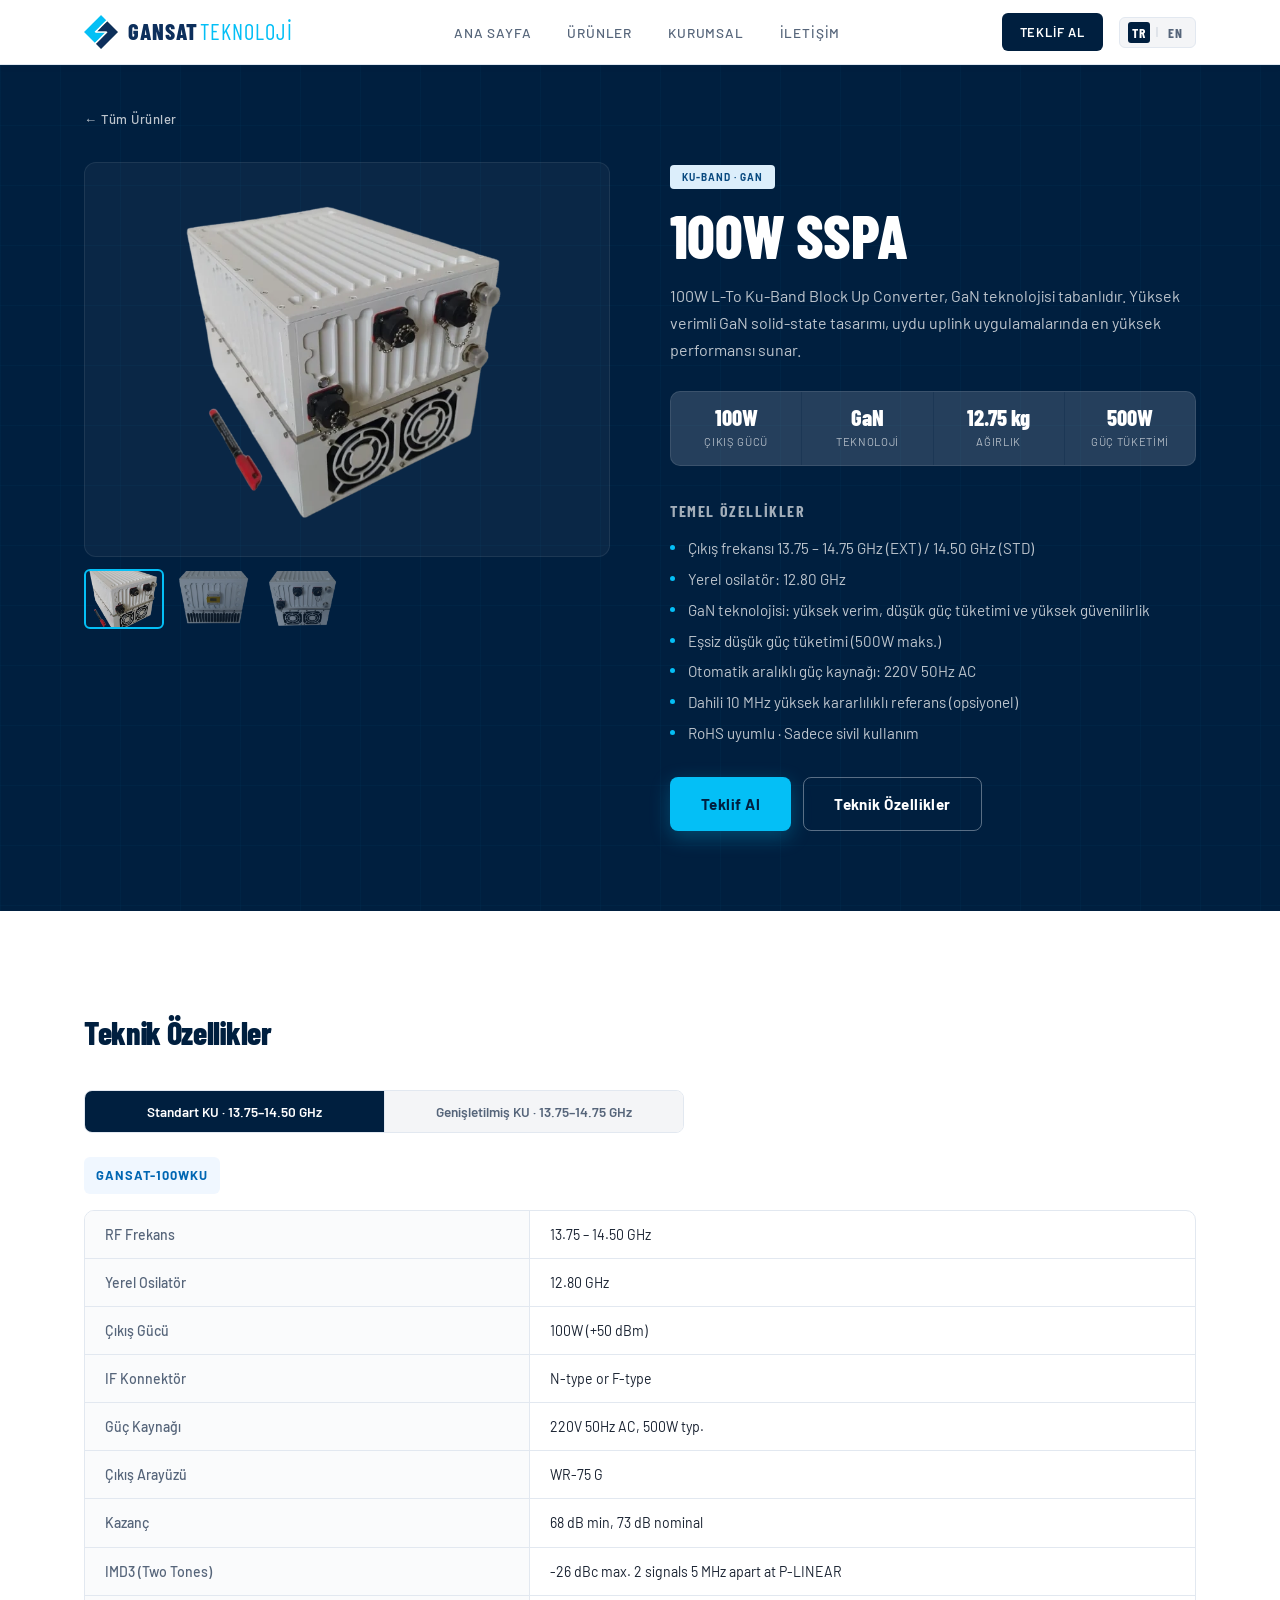
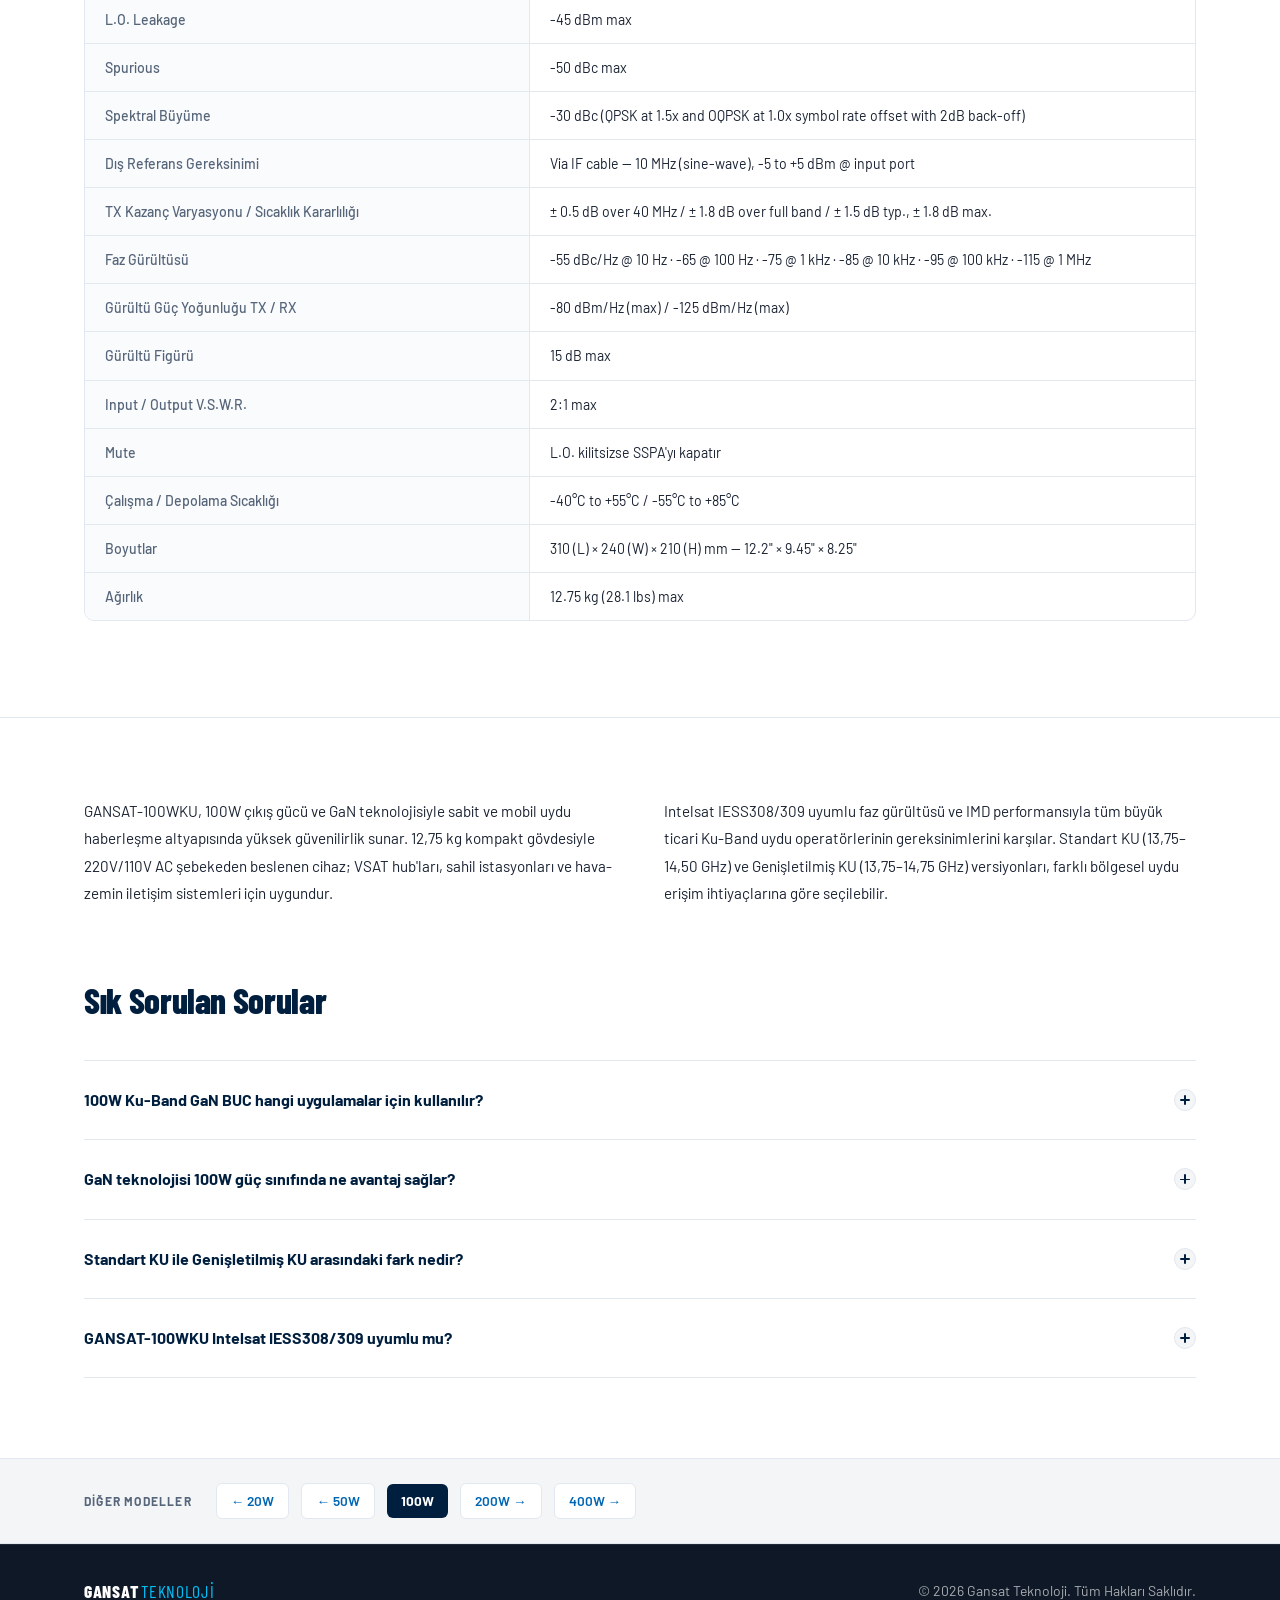
==== 100w-sspa.html @ 1a783fd6 "UI/UX refinement: palette, contrast, CTAs, rhythm and interaction states Colour & contrast - Add des" ====
<!DOCTYPE html>
<html lang="tr">
<head>
    <meta charset="UTF-8">
    <meta name="viewport" content="width=device-width, initial-scale=1.0">
    <title>100W Ku-Band GaN BUC / SSPA | GANSAT-100WKU | Gansat Teknoloji</title>
    <meta name="description" content="GANSAT-100WKU — 100W Ku-Band GaN SSPA / Block Up Converter. 13.75–14.75 GHz, +50 dBm, Intelsat IESS308/309 uyumlu. VSAT ve sabit uydu uplink için yerli solid-state BUC.">
    <link rel="preconnect" href="https://fonts.googleapis.com">
    <link rel="preconnect" href="https://fonts.gstatic.com" crossorigin>
    <link href="https://fonts.googleapis.com/css2?family=Barlow+Condensed:wght@400;600;700;800&family=Barlow:wght@300;400;500;600&display=swap" rel="stylesheet">
    <link rel="stylesheet" href="style.css">
    <link rel="stylesheet" href="product.css">
    <link rel="icon" type="image/png" sizes="32x32" href="favicon-32.png">
    <link rel="apple-touch-icon" href="apple-touch-icon.png">
    <!-- Schema.org Product + FAQPage JSON-LD -->
    <script type="application/ld+json">
    {
      "@context": "https://schema.org",
      "@graph": [
        {
          "@type": "Product",
          "name": "GANSAT-100WKU — 100W Ku-Band GaN BUC / SSPA",
          "description": "100W Ku-Band GaN Solid-State Power Amplifier / Block Up Converter. 13.75–14.75 GHz, +50 dBm P1dB, Intelsat IESS308/309 compliant.",
          "brand": { "@type": "Brand", "name": "Gansat Teknoloji" },
          "manufacturer": { "@type": "Organization", "name": "Gansat Teknoloji", "address": { "@type": "PostalAddress", "addressLocality": "Tuzla", "addressRegion": "İstanbul", "addressCountry": "TR" } },
          "category": "Satellite Communication Equipment",
          "offers": { "@type": "Offer", "availability": "https://schema.org/InStock", "priceCurrency": "USD", "seller": { "@type": "Organization", "name": "Gansat Teknoloji" } }
        },
        {
          "@type": "FAQPage",
          "mainEntity": [
            {
              "@type": "Question",
              "name": "100W Ku-Band GaN BUC hangi uygulamalar için kullanılır?",
              "acceptedAnswer": { "@type": "Answer", "text": "100W Ku-Band BUC; VSAT hub istasyonları, sahil haberleşme sistemleri, hava-zemin bağlantıları ve sabit broadband uydu uplink uygulamalarında kullanılır." }
            },
            {
              "@type": "Question",
              "name": "GaN teknolojisi 100W güç sınıfında ne avantaj sağlar?",
              "acceptedAnswer": { "@type": "Answer", "text": "GaN transistörler, aynı güç sınıfındaki GaAs veya LDMOS tasarımlarına kıyasla daha yüksek güç yoğunluğu, daha iyi ısı yönetimi ve daha düşük güç tüketimi sağlar." }
            },
            {
              "@type": "Question",
              "name": "Standart KU ile Genişletilmiş KU arasındaki fark nedir?",
              "acceptedAnswer": { "@type": "Answer", "text": "Standart KU (GANSAT-100WKU) 13,75–14,50 GHz, Genişletilmiş KU (GANSAT-100WEXTKU) 13,75–14,75 GHz aralığını kapsar." }
            },
            {
              "@type": "Question",
              "name": "GANSAT-100WKU Intelsat IESS308/309 uyumlu mu?",
              "acceptedAnswer": { "@type": "Answer", "text": "Evet. GANSAT-100WKU, Intelsat IESS308/309 faz gürültüsü gereksinimlerini karşılar: 10 Hz'de -55 dBc/Hz, 1 kHz'de -75 dBc/Hz, 100 kHz'de -95 dBc/Hz." }
            }
          ]
        }
      ]
    }
    </script>
    <!-- Open Graph -->
    <meta property="og:title" content="100W Ku-Band GaN BUC / SSPA | GANSAT-100WKU | Gansat Teknoloji">
    <meta property="og:description" content="GANSAT-100WKU — 100W Ku-Band GaN SSPA / Block Up Converter. 13.75–14.75 GHz, +50 dBm, Intelsat IESS308/309 uyumlu. VSAT ve sabit uydu uplink için yerli solid-state BUC.">
    <meta property="og:type" content="product">
    <meta property="og:url" content="https://www.gansat.com.tr/100w-sspa.html">
    <meta property="og:image" content="https://www.gansat.com.tr/100w-og.jpg">
    <meta property="og:locale" content="tr_TR">
    <meta property="og:locale:alternate" content="en_US">
    <meta property="og:site_name" content="Gansat Teknoloji">
</head>
<body>
    <header>
        <nav class="container">
            <a href="index.html" class="logo">
                <img src="logo.webp" alt="GANSAT Teknoloji logosu" class="logo-mark" width="34" height="34">GANSAT<span>TEKNOLOJİ</span>
            </a>
            <ul class="nav-links" id="navLinks">
                <li><a href="index.html" data-tr="Ana Sayfa" data-en="Home">Ana Sayfa</a></li>
                <li><a href="index.html#cozumler" data-tr="Ürünler" data-en="Products">Ürünler</a></li>
                <li><a href="index.html#kurumsal" data-tr="Kurumsal" data-en="About">Kurumsal</a></li>
                <li><a href="index.html#iletisim" data-tr="İletişim" data-en="Contact">İletişim</a></li>
            </ul>
            <div class="nav-right">
                <a href="index.html#iletisim" class="nav-cta" data-tr="Teklif Al" data-en="Get a Quote">Teklif Al</a>
                <div class="lang-toggle">
                    <button class="lang-btn active" id="btn-tr" onclick="setLang('tr')">TR</button>
                    <span class="lang-divider" aria-hidden="true">|</span>
                    <button class="lang-btn" id="btn-en" onclick="setLang('en')">EN</button>
                </div>
                <button class="nav-toggle" type="button" aria-label="Menü" aria-expanded="false" aria-controls="navLinks" onclick="toggleNav(this)"><span></span><span></span><span></span></button>
            </div>
        </nav>
    </header>

    <section class="product-hero">
        <div class="container">
            <a href="index.html#cozumler" class="breadcrumb" data-tr="← Tüm Ürünler" data-en="← All Products">← Tüm Ürünler</a>
            <div class="product-hero-grid">
                <div class="product-gallery">
                    <div class="main-img-wrap">
                        <img src="100w-1.webp" alt="GANSAT-100WKU 100W Ku-Band GaN SSPA" id="mainImg" width="550" height="551" fetchpriority="high" onerror="this.style.display='none'">
                    </div>
                    <div class="thumb-row">
                        <img src="100w-1.webp" alt="GANSAT-100WKU 100W Ku-Band GaN SSPA – görsel 1" width="550" height="551" loading="lazy" decoding="async" onclick="switchImg(this)" class="active" onerror="this.style.display='none'">
                        <img src="100w-2.webp" alt="GANSAT-100WKU 100W Ku-Band GaN SSPA – görsel 2" width="510" height="551" loading="lazy" decoding="async" onclick="switchImg(this)" onerror="this.style.display='none'">
                        <img src="100w-3.webp" alt="GANSAT-100WKU 100W Ku-Band GaN SSPA – görsel 3" width="489" height="549" loading="lazy" decoding="async" onclick="switchImg(this)" onerror="this.style.display='none'">
                    </div>
                </div>
                <div class="product-intro">
                    <div class="modal-band-tag ku" style="margin-bottom:16px;">Ku-Band · GaN</div>
                    <h1>100W SSPA</h1>
                    <p class="product-lead" data-tr="100W L-To Ku-Band Block Up Converter, GaN teknolojisi tabanlıdır. Yüksek verimli GaN solid-state tasarımı, uydu uplink uygulamalarında en yüksek performansı sunar." data-en="100W L-To Ku-Band Block Up Converter is based on GaN technology. Its high-efficiency GaN solid-state design provides the highest performance for satellite uplink applications.">100W L-To Ku-Band Block Up Converter, GaN teknolojisi tabanlıdır. Yüksek verimli GaN solid-state tasarımı, uydu uplink uygulamalarında en yüksek performansı sunar.</p>
                    <div class="key-stats">
                        <div class="ks-item"><span class="ks-val">100W</span><span class="ks-label" data-tr="Çıkış Gücü" data-en="Output Power">Çıkış Gücü</span></div>
                        <div class="ks-item"><span class="ks-val">GaN</span><span class="ks-label" data-tr="Teknoloji" data-en="Technology">Teknoloji</span></div>
                        <div class="ks-item"><span class="ks-val">12.75 kg</span><span class="ks-label" data-tr="Ağırlık" data-en="Weight">Ağırlık</span></div>
                        <div class="ks-item"><span class="ks-val">500W</span><span class="ks-label" data-tr="Güç Tüketimi" data-en="Power Draw">Güç Tüketimi</span></div>
                    </div>
                    <h3 class="features-title" data-tr="Temel Özellikler" data-en="Key Features">Temel Özellikler</h3>
                    <ul class="feature-list">
                        <li data-tr="Çıkış frekansı 13.75 – 14.75 GHz (EXT) / 14.50 GHz (STD)" data-en="Output frequency 13.75 – 14.75 GHz (EXT) / 14.50 GHz (STD)">Çıkış frekansı 13.75 – 14.75 GHz (EXT) / 14.50 GHz (STD)</li>
                        <li data-tr="Yerel osilatör: 12.80 GHz" data-en="Local oscillator: 12.80 GHz">Yerel osilatör: 12.80 GHz</li>
                        <li data-tr="GaN teknolojisi: yüksek verim, düşük güç tüketimi ve yüksek güvenilirlik" data-en="GaN technology: high efficiency, low power consumption and high reliability">GaN teknolojisi: yüksek verim, düşük güç tüketimi ve yüksek güvenilirlik</li>
                        <li data-tr="Eşsiz düşük güç tüketimi (500W maks.)" data-en="Incomparable low power consumption (500W max.)">Eşsiz düşük güç tüketimi (500W maks.)</li>
                        <li data-tr="Otomatik aralıklı güç kaynağı: 220V 50Hz AC" data-en="Auto-ranging power supply: 220V 50Hz AC">Otomatik aralıklı güç kaynağı: 220V 50Hz AC</li>
                        <li data-tr="Dahili 10 MHz yüksek kararlılıklı referans (opsiyonel)" data-en="Internal 10MHz high stability reference (optional)">Dahili 10 MHz yüksek kararlılıklı referans (opsiyonel)</li>
                        <li data-tr="RoHS uyumlu · Sadece sivil kullanım" data-en="RoHS compliant · For civil use only">RoHS uyumlu · Sadece sivil kullanım</li>
                    </ul>
                    <div class="product-actions">
                        <a href="index.html#iletisim" class="btn-primary" data-tr="Teklif Al" data-en="Request a Quote">Teklif Al</a>
                        <a href="#teknik" class="btn-secondary" data-tr="Teknik Özellikler" data-en="Technical Specifications">Teknik Özellikler</a>
                    </div>
                </div>
            </div>
        </div>
    </section>

    <section class="specs-section" id="teknik">
        <div class="container">
            <h2 class="specs-title" data-tr="Teknik Özellikler" data-en="Technical Specifications">Teknik Özellikler</h2>
            <div class="version-tabs">
                <button class="vtab active" onclick="switchVersion(this,'v100ku')" data-tr="Standart KU · 13.75–14.50 GHz" data-en="Standard KU · 13.75–14.50 GHz">Standart KU · 13.75–14.50 GHz</button>
                <button class="vtab" onclick="switchVersion(this,'v100extku')" data-tr="Genişletilmiş KU · 13.75–14.75 GHz" data-en="Extended KU · 13.75–14.75 GHz">Genişletilmiş KU · 13.75–14.75 GHz</button>
            </div>
            <div id="v100ku" class="version-content active">
                <p class="version-model">GANSAT-100WKU</p>
                <div class="specs-table-wrap"><table class="specs-table"><tbody>
                    <tr><td data-tr="RF Frekans" data-en="RF Frequency">RF Frekans</td><td>13.75 – 14.50 GHz</td></tr>
                    <tr><td data-tr="Yerel Osilatör" data-en="Local Oscillator">Yerel Osilatör</td><td>12.80 GHz</td></tr>
                    <tr><td data-tr="Çıkış Gücü" data-en="Output Power">Çıkış Gücü</td><td>100W (+50 dBm)</td></tr>
                    <tr><td data-tr="IF Konnektör" data-en="IF Connector">IF Konnektör</td><td>N-type or F-type</td></tr>
                    <tr><td data-tr="Güç Kaynağı" data-en="Power Supply">Güç Kaynağı</td><td>220V 50Hz AC, 500W typ.</td></tr>
                    <tr><td data-tr="Çıkış Arayüzü" data-en="Output Interface">Çıkış Arayüzü</td><td>WR-75 G</td></tr>
                    <tr><td data-tr="Kazanç" data-en="Gain">Kazanç</td><td>68 dB min, 73 dB nominal</td></tr>
                    <tr><td>IMD3 (Two Tones)</td><td>-26 dBc max. 2 signals 5 MHz apart at P-LINEAR</td></tr>
                    <tr><td>L.O. Leakage</td><td>-45 dBm max</td></tr>
                    <tr><td>Spurious</td><td>-50 dBc max</td></tr>
                    <tr><td data-tr="Spektral Büyüme" data-en="Spectral Regrowth">Spektral Büyüme</td><td>-30 dBc (QPSK at 1.5x and OQPSK at 1.0x symbol rate offset with 2dB back-off)</td></tr>
                    <tr><td data-tr="Dış Referans Gereksinimi" data-en="External Reference Requirement">Dış Referans Gereksinimi</td><td>Via IF cable — 10 MHz (sine-wave), -5 to +5 dBm @ input port</td></tr>
                    <tr><td data-tr="TX Kazanç Varyasyonu / Sıcaklık Kararlılığı" data-en="TX Gain Variation / Temperature Stability">TX Kazanç Varyasyonu / Sıcaklık Kararlılığı</td><td>± 0.5 dB over 40 MHz / ± 1.8 dB over full band / ± 1.5 dB typ., ± 1.8 dB max.</td></tr>
                    <tr><td data-tr="Faz Gürültüsü (Intelsat IESS308/309)" data-en="Phase Noise (Intelsat IESS308/309)">Faz Gürültüsü</td><td>-55 dBc/Hz @ 10 Hz · -65 @ 100 Hz · -75 @ 1 kHz · -85 @ 10 kHz · -95 @ 100 kHz · -115 @ 1 MHz</td></tr>
                    <tr><td data-tr="Gürültü Güç Yoğunluğu TX / RX" data-en="Noise Power Density TX / RX">Gürültü Güç Yoğunluğu TX / RX</td><td>-80 dBm/Hz (max) / -125 dBm/Hz (max)</td></tr>
                    <tr><td data-tr="Gürültü Figürü" data-en="Noise Figure">Gürültü Figürü</td><td>15 dB max</td></tr>
                    <tr><td>Input / Output V.S.W.R.</td><td>2:1 max</td></tr>
                    <tr><td>Mute</td><td data-tr="L.O. kilitsizse SSPA'yı kapatır" data-en="Shut off the SSPA if L.O. unlocked">L.O. kilitsizse SSPA'yı kapatır</td></tr>
                    <tr><td data-tr="Çalışma / Depolama Sıcaklığı" data-en="Operating / Storage Temperature">Çalışma / Depolama Sıcaklığı</td><td>-40°C to +55°C / -55°C to +85°C</td></tr>
                    <tr><td data-tr="Boyutlar" data-en="Dimensions">Boyutlar</td><td>310 (L) × 240 (W) × 210 (H) mm — 12.2" × 9.45" × 8.25"</td></tr>
                    <tr><td data-tr="Ağırlık" data-en="Weight">Ağırlık</td><td>12.75 kg (28.1 lbs) max</td></tr>
                </tbody></table></div>
            </div>
            <div id="v100extku" class="version-content">
                <p class="version-model">GANSAT-100WEXTKU</p>
                <div class="specs-table-wrap"><table class="specs-table"><tbody>
                    <tr><td data-tr="RF Frekans" data-en="RF Frequency">RF Frekans</td><td>13.75 – 14.75 GHz</td></tr>
                    <tr><td data-tr="Yerel Osilatör" data-en="Local Oscillator">Yerel Osilatör</td><td>12.80 GHz</td></tr>
                    <tr><td data-tr="Çıkış Gücü" data-en="Output Power">Çıkış Gücü</td><td>100W (+50 dBm)</td></tr>
                    <tr><td data-tr="IF Konnektör" data-en="IF Connector">IF Konnektör</td><td>N-type or F-type</td></tr>
                    <tr><td data-tr="Güç Kaynağı" data-en="Power Supply">Güç Kaynağı</td><td>220V 50Hz AC, 500W typ.</td></tr>
                    <tr><td data-tr="Çıkış Arayüzü" data-en="Output Interface">Çıkış Arayüzü</td><td>WR-75 G</td></tr>
                    <tr><td data-tr="Kazanç" data-en="Gain">Kazanç</td><td>68 dB min, 73 dB nominal</td></tr>
                    <tr><td>IMD3 (Two Tones)</td><td>-26 dBc max. 2 signals 5 MHz apart at P-LINEAR</td></tr>
                    <tr><td>L.O. Leakage</td><td>-45 dBm max</td></tr>
                    <tr><td>Spurious</td><td>-50 dBc max</td></tr>
                    <tr><td data-tr="Spektral Büyüme" data-en="Spectral Regrowth">Spektral Büyüme</td><td>-30 dBc (QPSK at 1.5x and OQPSK at 1.0x symbol rate offset with 2dB back-off)</td></tr>
                    <tr><td data-tr="Dış Referans Gereksinimi" data-en="External Reference Requirement">Dış Referans Gereksinimi</td><td>Via IF cable — 10 MHz (sine-wave), -5 to +5 dBm @ input port</td></tr>
                    <tr><td data-tr="TX Kazanç Varyasyonu / Sıcaklık Kararlılığı" data-en="TX Gain Variation / Temperature Stability">TX Kazanç Varyasyonu / Sıcaklık Kararlılığı</td><td>± 0.5 dB over 40 MHz / ± 1.8 dB over full band / ± 1.5 dB typ., ± 1.8 dB max.</td></tr>
                    <tr><td data-tr="Faz Gürültüsü (Intelsat IESS308/309)" data-en="Phase Noise (Intelsat IESS308/309)">Faz Gürültüsü</td><td>-55 dBc/Hz @ 10 Hz · -65 @ 100 Hz · -75 @ 1 kHz · -85 @ 10 kHz · -95 @ 100 kHz · -115 @ 1 MHz</td></tr>
                    <tr><td data-tr="Gürültü Güç Yoğunluğu TX / RX" data-en="Noise Power Density TX / RX">Gürültü Güç Yoğunluğu TX / RX</td><td>-80 dBm/Hz (max) / -125 dBm/Hz (max)</td></tr>
                    <tr><td data-tr="Gürültü Figürü" data-en="Noise Figure">Gürültü Figürü</td><td>15 dB max</td></tr>
                    <tr><td>Input / Output V.S.W.R.</td><td>2:1 max</td></tr>
                    <tr><td>Mute</td><td data-tr="L.O. kilitsizse SSPA'yı kapatır" data-en="Shut off the SSPA if L.O. unlocked">L.O. kilitsizse SSPA'yı kapatır</td></tr>
                    <tr><td data-tr="Çalışma / Depolama Sıcaklığı" data-en="Operating / Storage Temperature">Çalışma / Depolama Sıcaklığı</td><td>-40°C to +55°C / -55°C to +85°C</td></tr>
                    <tr><td data-tr="Boyutlar" data-en="Dimensions">Boyutlar</td><td>310 (L) × 240 (W) × 210 (H) mm — 12.2" × 9.45" × 8.25"</td></tr>
                    <tr><td data-tr="Ağırlık" data-en="Weight">Ağırlık</td><td>12.75 kg (28.1 lbs) max</td></tr>
                </tbody></table></div>
            </div>
        </div>
    </section>

    <section class="product-description-section">
        <div class="container">
            <div class="product-description">
                <p data-tr="GANSAT-100WKU, 100W çıkış gücü ve GaN teknolojisiyle sabit ve mobil uydu haberleşme altyapısında yüksek güvenilirlik sunar. 12,75 kg kompakt gövdesiyle 220V/110V AC şebekeden beslenen cihaz; VSAT hub'ları, sahil istasyonları ve hava-zemin iletişim sistemleri için uygundur." data-en="The GANSAT-100WKU delivers 100W of Ku-Band RF power with GaN technology for fixed and mobile satellite communication infrastructure. Weighing 12.75 kg and powered from 220V/110V AC mains, it is suited for VSAT hubs, coastal stations, and air-to-ground communication systems.">GANSAT-100WKU, 100W çıkış gücü ve GaN teknolojisiyle sabit ve mobil uydu haberleşme altyapısında yüksek güvenilirlik sunar. 12,75 kg kompakt gövdesiyle 220V/110V AC şebekeden beslenen cihaz; VSAT hub'ları, sahil istasyonları ve hava-zemin iletişim sistemleri için uygundur.</p>
                <p data-tr="Intelsat IESS308/309 uyumlu faz gürültüsü ve IMD performansıyla tüm büyük ticari Ku-Band uydu operatörlerinin gereksinimlerini karşılar. Standart KU (13,75–14,50 GHz) ve Genişletilmiş KU (13,75–14,75 GHz) versiyonları, farklı bölgesel uydu erişim ihtiyaçlarına göre seçilebilir." data-en="Compliant with Intelsat IESS308/309 phase noise and IMD specifications, the GANSAT-100WKU meets the requirements of all major commercial Ku-Band satellite operators. Standard KU (13.75–14.50 GHz) and Extended KU (13.75–14.75 GHz) versions are available to match regional satellite access requirements.">Intelsat IESS308/309 uyumlu faz gürültüsü ve IMD performansıyla tüm büyük ticari Ku-Band uydu operatörlerinin gereksinimlerini karşılar. Standart KU (13,75–14,50 GHz) ve Genişletilmiş KU (13,75–14,75 GHz) versiyonları, farklı bölgesel uydu erişim ihtiyaçlarına göre seçilebilir.</p>
            </div>
            <div class="product-faq">
                <h2 data-tr="Sık Sorulan Sorular" data-en="Frequently Asked Questions">Sık Sorulan Sorular</h2>
                <div class="faq-item">
                    <h3>
                        <button class="faq-toggle" aria-expanded="false" onclick="toggleFaq(this)">
                            <span class="faq-toggle-text" data-tr="100W Ku-Band GaN BUC hangi uygulamalar için kullanılır?" data-en="What applications is a 100W Ku-Band GaN BUC used for?">100W Ku-Band GaN BUC hangi uygulamalar için kullanılır?</span>
                            <span class="faq-icon"></span>
                        </button>
                    </h3>
                    <div class="faq-answer">
                        <p data-tr="100W Ku-Band BUC; VSAT hub istasyonları, sahil haberleşme sistemleri, hava-zemin bağlantıları ve sabit broadband uydu uplink uygulamalarında kullanılır. Yüksek EIRP gerektiren ticari uydu haberleşmesinde güç ile kompaktlığı birleştirir." data-en="A 100W Ku-Band BUC is used for VSAT hub stations, coastal communication systems, air-to-ground links, and fixed broadband satellite uplink applications. It combines high EIRP capability with a compact form factor for commercial satellite communications.">100W Ku-Band BUC; VSAT hub istasyonları, sahil haberleşme sistemleri, hava-zemin bağlantıları ve sabit broadband uydu uplink uygulamalarında kullanılır. Yüksek EIRP gerektiren ticari uydu haberleşmesinde güç ile kompaktlığı birleştirir.</p>
                    </div>
                </div>
                <div class="faq-item">
                    <h3>
                        <button class="faq-toggle" aria-expanded="false" onclick="toggleFaq(this)">
                            <span class="faq-toggle-text" data-tr="GaN teknolojisi 100W güç sınıfında ne avantaj sağlar?" data-en="What advantages does GaN technology offer at the 100W power class?">GaN teknolojisi 100W güç sınıfında ne avantaj sağlar?</span>
                            <span class="faq-icon"></span>
                        </button>
                    </h3>
                    <div class="faq-answer">
                        <p data-tr="GaN transistörler, aynı güç sınıfındaki GaAs veya LDMOS tasarımlarına kıyasla daha yüksek güç yoğunluğu, daha iyi ısı yönetimi ve daha düşük güç tüketimi sağlar. Bu sayede GANSAT-100WKU, 12,75 kg ağırlığında 100W çıkış gücü sunarken uzun ömürlü ve güvenilir çalışma imkânı verir." data-en="GaN transistors provide higher power density, better thermal management, and lower power consumption compared to GaAs or LDMOS designs at the same power class. This allows the GANSAT-100WKU to deliver 100W output at 12.75 kg while maintaining long-term reliability.">GaN transistörler, aynı güç sınıfındaki GaAs veya LDMOS tasarımlarına kıyasla daha yüksek güç yoğunluğu, daha iyi ısı yönetimi ve daha düşük güç tüketimi sağlar. Bu sayede GANSAT-100WKU, 12,75 kg ağırlığında 100W çıkış gücü sunarken uzun ömürlü ve güvenilir çalışma imkânı verir.</p>
                    </div>
                </div>
                <div class="faq-item">
                    <h3>
                        <button class="faq-toggle" aria-expanded="false" onclick="toggleFaq(this)">
                            <span class="faq-toggle-text" data-tr="Standart KU ile Genişletilmiş KU arasındaki fark nedir?" data-en="What is the difference between Standard KU and Extended KU?">Standart KU ile Genişletilmiş KU arasındaki fark nedir?</span>
                            <span class="faq-icon"></span>
                        </button>
                    </h3>
                    <div class="faq-answer">
                        <p data-tr="Standart KU versiyonu (GANSAT-100WKU) 13,75–14,50 GHz aralığını kapsarken, Genişletilmiş KU versiyonu (GANSAT-100WEXTKU) 13,75–14,75 GHz'e kadar çıkar. Genişletilmiş KU, bazı uydu operatörlerinin bölgesel kapsama için kullandığı ek transponder kapasitesini destekler." data-en="The Standard KU version (GANSAT-100WKU) covers 13.75–14.50 GHz, while the Extended KU version (GANSAT-100WEXTKU) extends to 13.75–14.75 GHz. The Extended KU band supports additional transponder capacity used by some satellite operators for regional coverage.">Standart KU versiyonu (GANSAT-100WKU) 13,75–14,50 GHz aralığını kapsarken, Genişletilmiş KU versiyonu (GANSAT-100WEXTKU) 13,75–14,75 GHz'e kadar çıkar. Genişletilmiş KU, bazı uydu operatörlerinin bölgesel kapsama için kullandığı ek transponder kapasitesini destekler.</p>
                    </div>
                </div>
                <div class="faq-item">
                    <h3>
                        <button class="faq-toggle" aria-expanded="false" onclick="toggleFaq(this)">
                            <span class="faq-toggle-text" data-tr="GANSAT-100WKU Intelsat IESS308/309 uyumlu mu?" data-en="Is the GANSAT-100WKU Intelsat IESS308/309 compliant?">GANSAT-100WKU Intelsat IESS308/309 uyumlu mu?</span>
                            <span class="faq-icon"></span>
                        </button>
                    </h3>
                    <div class="faq-answer">
                        <p data-tr="Evet. GANSAT-100WKU, Intelsat IESS308/309 faz gürültüsü gereksinimlerini karşılar: 10 Hz'de -55 dBc/Hz, 1 kHz'de -75 dBc/Hz, 100 kHz'de -95 dBc/Hz. Bu uyumluluk, cihazın komşu kanallarda parazit oluşturmadan büyük ticari Ku-Band uydu transponderlerinde kullanılabilmesini sağlar." data-en="Yes. The GANSAT-100WKU meets Intelsat IESS308/309 phase noise requirements: -55 dBc/Hz at 10 Hz, -75 dBc/Hz at 1 kHz, and -95 dBc/Hz at 100 kHz. This compliance ensures interference-free operation on major commercial Ku-Band satellite transponders.">Evet. GANSAT-100WKU, Intelsat IESS308/309 faz gürültüsü gereksinimlerini karşılar: 10 Hz'de -55 dBc/Hz, 1 kHz'de -75 dBc/Hz, 100 kHz'de -95 dBc/Hz. Bu uyumluluk, cihazın komşu kanallarda parazit oluşturmadan büyük ticari Ku-Band uydu transponderlerinde kullanılabilmesini sağlar.</p>
                    </div>
                </div>
            </div>
        </div>
    </section>

    <section class="product-nav-section">
        <div class="container product-nav">
            <span class="pnav-label" data-tr="Diğer Modeller" data-en="Other Models">Diğer Modeller</span>
            <div class="pnav-links">
                <a href="20w-sspa.html">← 20W</a>
                <a href="50w-sspa.html">← 50W</a>
                <span class="pnav-current">100W</span>
                <a href="200w-sspa.html">200W →</a>
                <a href="400w-sspa.html">400W →</a>
            </div>
        </div>
    </section>

    <footer>
        <div class="container footer-inner">
            <div class="logo" style="font-size:1.1rem;">GANSAT<span>TEKNOLOJİ</span></div>
            <p>&copy; 2026 Gansat Teknoloji. <span data-tr="Tüm Hakları Saklıdır." data-en="All Rights Reserved.">Tüm Hakları Saklıdır.</span></p>
        </div>
    </footer>
    <script>
        function switchImg(el) { document.getElementById('mainImg').src = el.src; document.querySelectorAll('.thumb-row img').forEach(i => i.classList.remove('active')); el.classList.add('active'); }
        function switchVersion(btn, id) { document.querySelectorAll('.vtab').forEach(t => t.classList.remove('active')); document.querySelectorAll('.version-content').forEach(c => c.style.display = 'none'); btn.classList.add('active'); document.getElementById(id).style.display = 'block'; }
        document.addEventListener('DOMContentLoaded', function() { document.querySelectorAll('.version-content').forEach(function(el) { el.style.display = 'none'; }); var a = document.querySelector('.version-content.active'); if (a) a.style.display = 'block'; });
        function toggleFaq(btn) { var expanded = btn.getAttribute("aria-expanded") === "true"; btn.setAttribute("aria-expanded", String(!expanded)); var answer = btn.closest(".faq-item").querySelector(".faq-answer"); answer.classList.toggle("open", !expanded); }
        /* Mobil menü */
        function toggleNav(btn) {
            var open = btn.closest('nav').classList.toggle('nav-open');
            btn.setAttribute('aria-expanded', String(open));
        }
        document.querySelectorAll('.nav-links a').forEach(function(a) {
            a.addEventListener('click', function() {
                var nav = a.closest('nav'); nav.classList.remove('nav-open');
                nav.querySelector('.nav-toggle').setAttribute('aria-expanded', 'false');
            });
        });
        function setLang(lang) { document.documentElement.lang = lang; document.querySelectorAll('[data-tr]').forEach(el => { const t = el.getAttribute('data-' + lang); if (t) el.innerHTML = t; }); document.getElementById('btn-tr').classList.toggle('active', lang === 'tr'); document.getElementById('btn-en').classList.toggle('active', lang === 'en'); }
    </script>
</body>
</html>
---- style.css ----
/* ===================== RESET & BASE ===================== */
*, *::before, *::after { margin: 0; padding: 0; box-sizing: border-box; }
html { scroll-behavior: smooth; }

:root {
    /* Renkler — derin mavi, koyu arduvaz (slate) ve metalik vurgular */
    --navy: #001f3f;
    --navy-mid: #002d5a;
    --slate: #0e1826;
    --slate-line: rgba(255,255,255,0.08);
    --blue: #0066b3;
    --blue-bright: #04bff6;
    --blue-bright-hover: #3dd0fa;
    --teal: #00c9a7;
    --silver: #c5ced9;
    --metal: linear-gradient(135deg, #f1f4f8 0%, #b6c1ce 38%, #eef2f6 52%, #8f9cad 100%);
    --white: #ffffff;
    --off-white: #f4f5f7;
    --text: #1a2332;
    --text-muted: #56657a;
    --border: #e2e8f0;
    /* Koyu zemin üzeri metin (WCAG AA ≥ 4.5:1) */
    --on-dark: rgba(255,255,255,0.92);
    --on-dark-muted: rgba(255,255,255,0.74);
    --on-dark-subtle: rgba(255,255,255,0.64);
    /* Tipografi ve ritim */
    --fs-eyebrow: 0.75rem;
    --fs-small: 0.875rem;
    --fs-body: 1rem;
    --fs-h2: clamp(2rem, 4vw, 3rem);
    --lh-body: 1.7;
    --section-y: 96px;
    --radius: 12px;
    --ease: cubic-bezier(0.2, 0.7, 0.2, 1);
    --focus-ring: 0 0 0 3px rgba(4,191,246,0.55);
}

::selection { background: rgba(4,191,246,0.25); }
:focus-visible { outline: 2px solid var(--blue-bright); outline-offset: 3px; border-radius: 4px; }

body { font-family: 'Barlow', sans-serif; color: var(--text); background: var(--off-white); line-height: 1.6; }
.container { max-width: 1160px; margin: 0 auto; padding: 0 24px; }

/* ===================== HEADER ===================== */
header { background: var(--white); position: sticky; top: 0; z-index: 1000; border-bottom: 1px solid var(--border); box-shadow: 0 1px 8px rgba(0,31,63,0.06); }
nav { display: flex; justify-content: space-between; align-items: center; height: 64px; }

.logo { font-family: 'Barlow Condensed', sans-serif; font-weight: 800; font-size: 1.4rem; color: var(--white); letter-spacing: 0.04em; text-decoration: none; display: flex; align-items: center; }
.logo span { color: var(--blue-bright); font-weight: 400; margin-left: 2px; }
.logo-mark { width: 34px; height: 34px; margin-right: 10px; flex-shrink: 0; }
header .logo { color: #0d2f5c; }

.nav-links { list-style: none; display: flex; gap: 36px; }
.nav-links a { position: relative; color: var(--text-muted); text-decoration: none; font-size: 0.85rem; font-weight: 500; letter-spacing: 0.06em; text-transform: uppercase; transition: color 0.2s; }
.nav-links a::after { content: ''; position: absolute; left: 0; right: 0; bottom: -4px; height: 2px; background: var(--blue-bright); border-radius: 2px; transform: scaleX(0); transform-origin: left; transition: transform 0.25s var(--ease); }
.nav-links a:hover { color: var(--navy); }
.nav-links a:hover::after, .nav-links a.active-nav::after { transform: scaleX(1); }

.nav-right { display: flex; align-items: center; gap: 16px; }
.nav-cta { display: inline-flex; align-items: center; padding: 9px 18px; background: var(--navy); color: var(--white); text-decoration: none; font-size: 0.8rem; font-weight: 600; letter-spacing: 0.06em; text-transform: uppercase; border-radius: 6px; transition: background 0.2s, transform 0.15s, box-shadow 0.2s; }
.nav-cta:hover { background: var(--navy-mid); box-shadow: 0 4px 14px rgba(0,31,63,0.25); }
.nav-cta:active { transform: translateY(1px); }

.lang-toggle { display: flex; align-items: center; gap: 6px; background: var(--off-white); border: 1px solid var(--border); border-radius: 6px; padding: 4px 8px; }
.lang-btn { background: none; border: none; color: var(--text-muted); font-family: 'Barlow Condensed', sans-serif; font-size: 0.85rem; font-weight: 700; letter-spacing: 0.08em; cursor: pointer; padding: 2px 4px; border-radius: 3px; transition: color 0.2s, background 0.2s; }
.lang-btn.active { color: var(--white); background: var(--navy); }
.lang-btn:hover:not(.active) { color: var(--navy); }
.lang-divider { color: var(--silver); font-size: 0.75rem; user-select: none; }
.nav-toggle { display: none; flex-direction: column; justify-content: center; gap: 5px; width: 40px; height: 40px; padding: 0 9px; background: none; border: 1px solid var(--border); border-radius: 6px; cursor: pointer; }
.nav-toggle span { display: block; height: 2px; background: var(--navy); border-radius: 1px; transition: transform 0.2s, opacity 0.2s; }
nav.nav-open .nav-toggle span:nth-child(1) { transform: translateY(7px) rotate(45deg); }
nav.nav-open .nav-toggle span:nth-child(2) { opacity: 0; }
nav.nav-open .nav-toggle span:nth-child(3) { transform: translateY(-7px) rotate(-45deg); }

/* ===================== HERO ===================== */
.hero { min-height: 92vh; background: var(--navy); display: flex; flex-direction: column; justify-content: center; align-items: center; text-align: center; padding: 80px 24px 60px; position: relative; overflow: hidden; }

.hero-bg-grid { position: absolute; inset: 0; background-image: linear-gradient(rgba(4,191,246,0.04) 1px, transparent 1px), linear-gradient(90deg, rgba(4,191,246,0.04) 1px, transparent 1px); background-size: 60px 60px; pointer-events: none; }

.hero-particles { position: absolute; inset: 0; width: 100%; height: 100%; pointer-events: none; z-index: 0; }

/* Radar animasyonu */
.hero-radar {
    position: absolute;
    right: -100px;
    top: 50%;
    transform: translateY(-50%);
    width: 600px;
    height: 600px;
    opacity: 0.12;
    pointer-events: none;
    z-index: 0;
}

.hero-radar svg { width: 100%; height: 100%; }

.radar-ring {
    fill: none;
    stroke: #04bff6;
    stroke-width: 1;
    animation: radarPulse 3s ease-out infinite;
}

@keyframes radarPulse {
    0%   { opacity: 0.8; stroke-width: 1.5; }
    100% { opacity: 0; stroke-width: 0.5; }
}

.radar-sweep {
    fill: url(#sweepGrad);
    animation: radarRotate 4s linear infinite;
    transform-origin: 300px 300px;
    fill: rgba(4,191,246,0.15);
}

.radar-sweep-line {
    stroke: #04bff6;
    stroke-width: 1.5;
    animation: radarRotate 4s linear infinite;
    transform-origin: 300px 300px;
    opacity: 0.6;
}

@keyframes radarRotate {
    from { transform: rotate(0deg); }
    to   { transform: rotate(360deg); }
}

.hero-content { position: relative; z-index: 1; max-width: 860px; }

.hero-tag { display: inline-block; font-size: var(--fs-eyebrow); font-weight: 600; letter-spacing: 0.14em; text-transform: uppercase; color: var(--blue-bright); border: 1px solid rgba(197,206,217,0.35); background: rgba(255,255,255,0.03); padding: 6px 16px; border-radius: 20px; margin-bottom: 28px; }

.hero h1 { font-family: 'Barlow Condensed', sans-serif; font-size: clamp(2.8rem, 6vw, 5rem); font-weight: 800; color: var(--white); line-height: 1.05; margin-bottom: 24px; letter-spacing: -0.01em; }

.hero p { font-size: 1.1rem; color: var(--on-dark-muted); max-width: 660px; margin: 0 auto 36px; font-weight: 400; line-height: var(--lh-body); }
.hero-actions { display: flex; flex-wrap: wrap; justify-content: center; gap: 14px; }
.hero-points { list-style: none; display: flex; flex-wrap: wrap; justify-content: center; gap: 10px 28px; margin-top: 40px; padding-top: 28px; border-top: 1px solid var(--slate-line); }
.hero-points li { display: flex; align-items: center; gap: 8px; font-size: var(--fs-small); font-weight: 500; letter-spacing: 0.04em; color: var(--on-dark-muted); }
.hero-points li::before { content: ''; width: 6px; height: 6px; border-radius: 50%; background: var(--metal); box-shadow: 0 0 0 3px rgba(197,206,217,0.12); }

.btn-primary, .btn-secondary { display: inline-flex; align-items: center; justify-content: center; gap: 8px; padding: 14px 30px; min-height: 48px; text-decoration: none; font-weight: 700; font-size: 0.95rem; letter-spacing: 0.03em; border-radius: 8px; border: 1px solid transparent; cursor: pointer; transition: background 0.2s, color 0.2s, border-color 0.2s, transform 0.15s var(--ease), box-shadow 0.2s; }
/* Birincil eylem: marka mavisi zemin + lacivert metin (7.7:1) */
.btn-primary { background: var(--blue-bright); color: var(--navy); box-shadow: 0 6px 20px rgba(4,191,246,0.28); }
.btn-primary:hover { background: var(--blue-bright-hover); transform: translateY(-2px); box-shadow: 0 10px 28px rgba(4,191,246,0.38); }
.btn-primary:active { transform: translateY(0); box-shadow: 0 3px 10px rgba(4,191,246,0.3); }
/* İkincil eylem: koyu zemin üzerinde çerçeveli */
.btn-secondary { background: transparent; color: var(--white); border-color: rgba(197,206,217,0.45); }
.btn-secondary:hover { background: rgba(255,255,255,0.08); border-color: var(--silver); transform: translateY(-2px); }
.btn-secondary:active { transform: translateY(0); }
.btn-primary:focus-visible, .btn-secondary:focus-visible { outline: none; box-shadow: var(--focus-ring); }

/* ===================== KURUMSAL ===================== */
/* ===================== NEDEN GANSAT ===================== */
.why-section {
    padding: calc(var(--section-y) * 0.75) 0 calc(var(--section-y) * 0.5);
    background: var(--navy);
    position: relative;
    z-index: 1;
}

.why-header {
    margin-bottom: 40px;
}

.why-title {
    color: var(--white);
}

.why-grid {
    display: grid;
    grid-template-columns: repeat(4, 1fr);
    gap: 20px;
}

.why-card {
    background: rgba(255,255,255,0.04);
    border: 1px solid rgba(197,206,217,0.14);
    border-radius: var(--radius);
    padding: 28px 24px;
    transition: background 0.25s, border-color 0.25s, transform 0.25s var(--ease), box-shadow 0.25s;
}

.why-card:hover {
    background: rgba(4,191,246,0.06);
    border-color: rgba(4,191,246,0.5);
    transform: translateY(-3px);
    box-shadow: 0 8px 30px rgba(0,0,0,0.3), 0 0 20px rgba(4,191,246,0.1);
}

.why-card::after {
    content: '';
    position: absolute;
    bottom: 0;
    left: 0;
    right: 0;
    height: 2px;
    background: linear-gradient(90deg, transparent, var(--blue-bright), transparent);
    opacity: 0;
    transition: opacity 0.3s ease;
    border-radius: 0 0 12px 12px;
}

.why-card { position: relative; }
.why-card:hover::after { opacity: 1; }

.why-icon {
    width: 48px;
    height: 48px;
    margin-bottom: 20px;
}

.why-card h3 {
    font-family: 'Barlow Condensed', sans-serif;
    font-size: 1.15rem;
    font-weight: 700;
    color: var(--white);
    margin-bottom: 12px;
    line-height: 1.3;
}

.why-card p {
    font-size: var(--fs-small);
    color: var(--on-dark-muted);
    line-height: var(--lh-body);
}

@media (max-width: 900px) {
    .why-grid { grid-template-columns: repeat(2, 1fr); }
}

@media (max-width: 520px) {
    .why-grid { grid-template-columns: 1fr; }
}

/* ===================== SAYAÇ BÖLÜMÜ ===================== */
.stats-section {
    padding: calc(var(--section-y) * 0.5) 0 calc(var(--section-y) * 0.5);
    background: var(--navy);
    position: relative;
    z-index: 1;
}

.stats-grid {
    display: grid;
    grid-template-columns: repeat(4, 1fr);
    gap: 1px;
    background: rgba(197,206,217,0.12);
    border: 1px solid rgba(197,206,217,0.18);
    border-radius: 16px;
    overflow: hidden;
    position: relative;
}

/* Metalik üst kenar çizgisi */
.stats-grid::before { content: ''; position: absolute; top: 0; left: 8%; right: 8%; height: 1px; background: var(--metal); opacity: 0.7; }

.stat-card {
    background: rgba(0,10,30,0.6);
    padding: 40px 32px;
    text-align: center;
    transition: background 0.2s;
}

.stat-card:hover { background: rgba(4,191,246,0.06); }

.stat-card-num {
    display: flex;
    align-items: baseline;
    justify-content: center;
    gap: 4px;
    margin-bottom: 12px;
}

.counter {
    font-family: 'Barlow Condensed', sans-serif;
    font-size: clamp(3rem, 6vw, 5rem);
    font-weight: 800;
    color: var(--white);
    line-height: 1;
}

.stat-card-suffix {
    font-family: 'Barlow Condensed', sans-serif;
    font-size: clamp(1.5rem, 3vw, 2.5rem);
    font-weight: 600;
    color: var(--blue-bright);
}

.stat-card-text span {
    font-family: 'Barlow Condensed', sans-serif;
    font-size: clamp(3rem, 6vw, 5rem);
    font-weight: 800;
    color: var(--blue-bright);
    line-height: 1;
}

.stat-card-label {
    font-size: 0.8rem;
    font-weight: 500;
    color: var(--on-dark-muted);
    letter-spacing: 0.08em;
    text-transform: uppercase;
    line-height: 1.4;
}

@media (max-width: 768px) {
    .stats-grid { grid-template-columns: repeat(2, 1fr); }
    .stat-card { padding: 28px 20px; }
}

@media (max-width: 400px) {
    .stats-grid { grid-template-columns: 1fr; }
}

.wave-divider {
    background: var(--navy);
    line-height: 0;
    margin-bottom: -2px;
}

.wave-divider svg {
    display: block;
    width: 100%;
    height: 80px;
}

#kurumsal, #cozumler, #iletisim {
    scroll-margin-top: 64px;
}

.about-section { padding: 24px 0 calc(var(--section-y) * 0.75); background: var(--white); }
.about-grid { display: grid; grid-template-columns: 1fr 1.4fr; gap: 80px; align-items: center; }

.section-tag { display: inline-block; font-size: var(--fs-eyebrow); font-weight: 700; letter-spacing: 0.14em; text-transform: uppercase; color: var(--blue); border: 1px solid rgba(0,102,179,0.25); padding: 5px 14px; border-radius: 20px; margin-bottom: 16px; }
.section-tag.light { color: var(--on-dark-muted); border-color: rgba(197,206,217,0.3); }

/* Ortak bölüm başlığı ölçeği */
.solutions-title, .why-title, .about-left h2, .contact-title { font-family: 'Barlow Condensed', sans-serif; font-size: var(--fs-h2); font-weight: 800; line-height: 1.1; letter-spacing: -0.01em; }
.about-left h2 { color: var(--navy); }
.about-right p { font-size: var(--fs-body); color: var(--text-muted); line-height: 1.8; }

/* Scroll reveal */
.product-card, .gallery-item, .about-grid { opacity: 0; transform: translateY(24px); transition: opacity 0.5s ease, transform 0.5s ease; }
.product-card.visible, .gallery-item.visible, .about-grid.visible { opacity: 1; transform: none; }
.product-card:nth-child(2) { transition-delay: 0.08s; }
.product-card:nth-child(3) { transition-delay: 0.16s; }
.product-card:nth-child(4) { transition-delay: 0.24s; }

/* ===================== GALERİ ===================== */
.gallery-section { padding: 0 0 var(--section-y); background: var(--white); }
.gallery-grid { display: grid; grid-template-columns: 1fr 1fr; gap: 16px; }
.gallery-item { position: relative; border-radius: var(--radius); overflow: hidden; aspect-ratio: 16/9; box-shadow: 0 1px 2px rgba(0,31,63,0.06), 0 8px 24px rgba(0,31,63,0.08); }
.gallery-item img { width: 100%; height: 100%; object-fit: cover; display: block; transition: transform 0.4s ease; }
.gallery-item:hover img { transform: scale(1.03); }

/* ===================== ÇÖZÜMLER ===================== */
.solutions-section { 
    padding: var(--section-y) 0 0; 
    background: var(--navy);
    position: relative; 
    overflow: hidden; 
}

.solutions-section::after { content: none; }
.solutions-section::before { content: ''; position: absolute; inset: 0; background-image: linear-gradient(rgba(4,191,246,0.03) 1px, transparent 1px), linear-gradient(90deg, rgba(4,191,246,0.03) 1px, transparent 1px); background-size: 60px 60px; pointer-events: none; z-index: 0; }

.solutions-header { margin-bottom: 40px; position: relative; z-index: 1; }
.solutions-title { color: var(--white); }
.solutions-title em { font-style: normal; color: var(--blue-bright); }

.band-group { margin-bottom: 56px; position: relative; z-index: 1; }
.band-header { display: flex; align-items: center; gap: 12px; margin-bottom: 6px; }
.band-dot { width: 8px; height: 8px; border-radius: 50%; flex-shrink: 0; }
.band-dot.ku { background: var(--blue-bright); box-shadow: 0 0 8px rgba(4,191,246,0.6); }
.band-dot.c  { background: var(--teal); box-shadow: 0 0 8px rgba(0,201,167,0.6); }
.band-label { font-family: 'Barlow Condensed', sans-serif; font-size: 1rem; font-weight: 700; letter-spacing: 0.12em; color: var(--on-dark); }
.band-freq { font-family: 'Barlow Condensed', sans-serif; font-size: 0.95rem; color: var(--on-dark-subtle); letter-spacing: 0.04em; }
.band-desc { font-size: var(--fs-small); color: var(--on-dark-subtle); margin: 0 0 24px 20px; letter-spacing: 0.02em; }

/* Kart ızgarası */
.products-grid { display: grid; grid-template-columns: 1fr; gap: 16px; }

/* Ürün kartı - yatay düzen */
.product-card {
    background: #f0f4f8;
    border-radius: var(--radius);
    cursor: pointer;
    transition: transform 0.25s var(--ease), box-shadow 0.25s ease, border-color 0.25s;
    display: grid;
    grid-template-columns: 300px 1fr auto;
    align-items: center;
    overflow: hidden;
    position: relative;
    border: 1px solid rgba(255,255,255,0.08);
    min-height: 200px;
}

.product-card:hover, .product-card:focus-visible { 
    transform: translateY(-4px); 
    box-shadow: 0 20px 50px rgba(0,0,0,0.4), 0 0 30px rgba(4,191,246,0.15);
    border-color: rgba(4,191,246,0.5);
}
.product-card:focus-visible { outline: none; box-shadow: 0 20px 50px rgba(0,0,0,0.4), var(--focus-ring); }
.product-card:active { transform: translateY(-1px); }

/* Görsel alanı — şeffaf PNG için koyu arka plan */
.card-img-wrap {
    height: 100%;
    min-height: 200px;
    background: var(--navy-mid, #002d5a);
    display: flex;
    align-items: center;
    justify-content: center;
    padding: 24px 48px 24px 32px;
    overflow: hidden;
    clip-path: polygon(0 0, 90% 0, 100% 100%, 0 100%);
}

.card-img-wrap img {
    max-width: 100%;
    max-height: 150px;
    width: auto;
    height: auto;
    object-fit: contain;
    transition: transform 0.3s ease;
    filter: drop-shadow(0 4px 16px rgba(0,0,0,0.4));
}

.product-card:hover .card-img-wrap img { transform: scale(1.06); }

.card-inner { padding: 20px 24px; }

.card-watt { font-family: 'Barlow Condensed', sans-serif; font-size: 3rem; font-weight: 800; color: var(--navy); line-height: 1; margin-bottom: 8px; }
.card-watt span { font-size: 1.4rem; font-weight: 600; color: var(--text-muted); }

.card-quick-specs { display: flex; gap: 6px; flex-wrap: wrap; margin-bottom: 10px; }
.card-quick-specs span { font-size: 0.75rem; font-weight: 600; color: var(--text-muted); background: #e6ebf1; padding: 3px 8px; border-radius: 4px; }

.card-tag { display: inline-block; font-size: 10px; font-weight: 700; letter-spacing: 0.08em; text-transform: uppercase; padding: 3px 9px; border-radius: 4px; }
.card-tag.ku { background: #dceefb; color: #0a4a80; }
.card-tag.c  { background: #d0f5ee; color: #0a5a4a; }

.card-action {
    display: flex;
    align-items: center;
    justify-content: center;
    gap: 8px;
    margin: 0 28px 0 12px;
    padding: 10px 18px;
    font-size: 0.85rem;
    font-weight: 700;
    color: var(--navy);
    letter-spacing: 0.03em;
    border: 1px solid rgba(0,31,63,0.18);
    border-radius: 8px;
    background: var(--white);
    transition: background 0.2s, border-color 0.2s, color 0.2s;
    white-space: nowrap;
}
.card-action svg { transition: transform 0.2s var(--ease); }

.product-card:hover .card-action, .product-card:focus-visible .card-action { background: var(--navy); border-color: var(--navy); color: var(--white); }
.product-card:hover .card-action svg, .product-card:focus-visible .card-action svg { transform: translateX(3px); }

.card-glow {
    position: absolute;
    bottom: 0;
    left: 0;
    right: 0;
    height: 3px;
    background: linear-gradient(90deg, transparent, var(--blue-bright), transparent);
    opacity: 0;
    transition: opacity 0.3s ease;
}

.product-card:hover .card-glow { opacity: 1; }

/* Kart üst kenarda parlama */
.product-card::before {
    content: '';
    position: absolute;
    top: 0;
    left: 0;
    right: 0;
    height: 2px;
    background: linear-gradient(90deg, transparent, var(--blue-bright), transparent);
    opacity: 0;
    transition: opacity 0.3s ease;
    z-index: 1;
}

.product-card:hover::before { opacity: 1; }

.solutions-footnote { font-size: var(--fs-small); color: var(--on-dark-subtle); border-top: 1px solid var(--slate-line); padding-top: 28px; margin-top: 8px; position: relative; z-index: 1; }
.solutions-footnote a { color: var(--blue-bright); text-decoration: none; font-weight: 600; text-underline-offset: 3px; }
.solutions-footnote a:hover { text-decoration: underline; }

/* ===================== MODAL ===================== */
.modal { display: none; position: fixed; inset: 0; z-index: 2000; background: rgba(0,15,35,0.85); backdrop-filter: blur(4px); align-items: center; justify-content: center; }
.modal.open { display: flex; animation: modalFade 0.2s ease; }

.modal-content { background: var(--white); border-radius: 14px; padding: 36px; width: 90%; max-width: 500px; position: relative; animation: modalIn 0.25s var(--ease); max-height: 90vh; overflow-y: auto; overscroll-behavior: contain; box-shadow: 0 30px 80px rgba(0,0,0,0.45); }

@keyframes modalFade { from { opacity: 0; } to { opacity: 1; } }
@keyframes modalIn { from { opacity: 0; transform: scale(0.96) translateY(12px); } to { opacity: 1; transform: scale(1) translateY(0); } }

.modal-close { position: absolute; top: 16px; right: 16px; background: #f0f2f5; border: none; border-radius: 50%; width: 36px; height: 36px; display: flex; align-items: center; justify-content: center; cursor: pointer; color: #6b7a90; transition: background 0.15s, color 0.15s; }
.modal-close:hover { background: #e2e8f0; color: var(--navy); }

.modal-band-tag { display: inline-block; font-size: 10px; font-weight: 700; letter-spacing: 0.1em; text-transform: uppercase; padding: 4px 12px; border-radius: 4px; margin-bottom: 10px; }
.modal-band-tag.ku { background: #dceefb; color: #0a4a80; }
.modal-band-tag.c  { background: #d0f5ee; color: #0a5a4a; }

.modal-content h3 { font-family: 'Barlow Condensed', sans-serif; font-size: 2.2rem; font-weight: 800; color: var(--navy); margin-bottom: 8px; }
.modal-desc { font-size: 0.85rem; color: var(--text-muted); line-height: 1.6; margin-bottom: 20px; font-weight: 300; }

.modal-specs { display: flex; flex-direction: column; margin-bottom: 20px; }
.spec-row { display: flex; justify-content: space-between; align-items: center; padding: 11px 0; border-bottom: 1px solid #f0f2f5; font-size: 0.88rem; }
.spec-row:last-child { border-bottom: none; }
.spec-row span { color: var(--text-muted); }
.spec-row strong { color: var(--navy); font-weight: 600; }

/* Modal Tabs */
.modal-tabs {
    display: flex;
    gap: 0;
    margin-bottom: 16px;
    border: 1px solid var(--border);
    border-radius: 8px;
    overflow: hidden;
}

.mtab {
    flex: 1;
    padding: 10px 14px;
    border: none;
    border-right: 1px solid var(--border);
    background: var(--off-white);
    font-family: 'Barlow', sans-serif;
    font-size: 0.82rem;
    font-weight: 600;
    color: var(--text-muted);
    cursor: pointer;
    transition: background 0.15s, color 0.15s;
}

.mtab:last-child { border-right: none; }

.mtab.active {
    background: var(--navy);
    color: var(--white);
}

.mtab:hover:not(.active) { background: var(--border); color: var(--navy); }

.modal-tab-content { display: none; }
.modal-tab-content.active { display: block; }

.modal-model-name {
    font-size: 0.75rem;
    font-weight: 700;
    color: var(--blue);
    letter-spacing: 0.06em;
    text-transform: uppercase;
    margin-bottom: 12px;
    padding: 6px 10px;
    background: #f0f7ff;
    border-radius: 4px;
}

.modal-detail-btn { display: block; text-align: center; padding: 13px; background: var(--navy); color: var(--white); text-decoration: none; font-weight: 600; font-size: 0.9rem; letter-spacing: 0.04em; border-radius: 8px; transition: background 0.2s, color 0.2s; }
.modal-detail-btn:hover { background: var(--blue-bright); color: var(--navy); }

/* ===================== İLETİŞİM ===================== */
.contact-section { padding: var(--section-y) 0; background: var(--white); }
.contact-title { color: var(--navy); margin-bottom: 40px; }
.contact-grid { display: grid; grid-template-columns: 1fr 1.4fr; gap: 60px; align-items: start; }

.info-item { margin-bottom: 28px; }
.info-label { display: block; font-size: var(--fs-eyebrow); font-weight: 700; letter-spacing: 0.12em; text-transform: uppercase; color: var(--blue); margin-bottom: 6px; }
.contact-info p { font-size: 0.95rem; color: var(--text-muted); line-height: 1.6; }
.contact-info a { color: var(--blue); text-decoration: none; }
.contact-info a:hover { text-decoration: underline; }

.map-wrap { width: 100%; margin-top: 8px; border-radius: 8px; overflow: hidden; border: 1px solid var(--border); }

.contact-form-box { background: var(--off-white); border: 1px solid var(--border); border-radius: var(--radius); padding: 36px; }
.form-group { margin-bottom: 20px; }
.form-group label { display: block; font-size: 0.78rem; font-weight: 600; letter-spacing: 0.06em; text-transform: uppercase; color: var(--text-muted); margin-bottom: 8px; }
.form-group input, .form-group textarea { width: 100%; padding: 12px 16px; background: var(--white); border: 1px solid var(--border); border-radius: 6px; font-family: 'Barlow', sans-serif; font-size: 0.95rem; color: var(--text); transition: border-color 0.2s; outline: none; resize: vertical; }
.form-group input:hover, .form-group textarea:hover { border-color: #c3ccd8; }
.form-group input:focus, .form-group textarea:focus { border-color: var(--blue-bright); box-shadow: 0 0 0 3px rgba(4,191,246,0.18); }

.btn-submit { width: 100%; min-height: 48px; padding: 14px; background: var(--navy); color: var(--white); border: none; border-radius: 8px; font-family: 'Barlow', sans-serif; font-size: 0.95rem; font-weight: 700; letter-spacing: 0.06em; text-transform: uppercase; cursor: pointer; transition: background 0.2s, color 0.2s, transform 0.15s; }
.btn-submit:hover { background: var(--blue-bright); color: var(--navy); }
.btn-submit:active { transform: translateY(1px); }
.btn-submit:disabled { opacity: 0.6; cursor: not-allowed; }

.form-msg {
    padding: 12px 16px;
    border-radius: 6px;
    font-size: 0.88rem;
    margin-bottom: 16px;
    line-height: 1.5;
}

.form-msg.success {
    background: #d0f5ee;
    color: #0a5a4a;
    border: 1px solid #a0e8d8;
}

.form-msg.error {
    background: #fde8e8;
    color: #8b1a1a;
    border: 1px solid #f5c0c0;
}

/* ===================== SCROLL TO TOP ===================== */
.scroll-top {
    position: fixed;
    bottom: 32px;
    right: 32px;
    width: 44px;
    height: 44px;
    background: var(--blue-bright);
    color: var(--white);
    border: none;
    border-radius: 50%;
    cursor: pointer;
    display: flex;
    align-items: center;
    justify-content: center;
    box-shadow: 0 4px 20px rgba(4,191,246,0.4);
    opacity: 0;
    transform: translateY(16px);
    transition: opacity 0.3s, transform 0.3s, background 0.2s;
    z-index: 999;
}

.scroll-top.visible {
    opacity: 1;
    transform: translateY(0);
}

.scroll-top:hover { background: var(--blue-bright-hover); }
.scroll-top svg { color: var(--navy); }

/* ===================== ACTIVE NAV ===================== */
.nav-links a.active-nav { color: var(--navy); }

/* ===================== LOADING ===================== */
.loader {
    position: fixed;
    inset: 0;
    background: var(--navy);
    z-index: 9999;
    display: flex;
    flex-direction: column;
    align-items: center;
    justify-content: center;
    gap: 32px;
    transition: opacity 0.5s ease, visibility 0.5s ease;
}

.loader-hidden {
    opacity: 0;
    visibility: hidden;
}

.loader-logo {
    font-family: 'Barlow Condensed', sans-serif;
    font-size: 2rem;
    font-weight: 800;
    color: var(--white);
    letter-spacing: 0.04em;
}

.loader-logo span {
    color: var(--blue-bright);
    font-weight: 400;
}

.loader-bar {
    width: 200px;
    height: 2px;
    background: rgba(255,255,255,0.1);
    border-radius: 2px;
    overflow: hidden;
}

.loader-fill {
    height: 100%;
    background: var(--blue-bright);
    border-radius: 2px;
    animation: loaderFill 1.2s ease forwards;
}

@keyframes loaderFill {
    from { width: 0%; }
    to   { width: 100%; }
}

/* ===================== SERTİFİKALAR ===================== */
.certs-section {
    padding: 36px 0;
    background: var(--slate);
    position: relative;
}
.certs-section::before { content: ''; position: absolute; top: 0; left: 0; right: 0; height: 1px; background: var(--metal); opacity: 0.35; }

.certs-label {
    font-size: var(--fs-eyebrow);
    font-weight: 700;
    letter-spacing: 0.14em;
    text-transform: uppercase;
    color: var(--on-dark-subtle);
    margin-bottom: 20px;
    text-align: center;
}

.certs-grid {
    display: flex;
    align-items: center;
    justify-content: center;
    gap: 0;
    flex-wrap: wrap;
}

.cert-item {
    display: flex;
    align-items: center;
    gap: 12px;
    padding: 12px 32px;
}

.cert-item div {
    display: flex;
    flex-direction: column;
}

.cert-item strong {
    font-size: 0.9rem;
    font-weight: 700;
    color: var(--white);
    letter-spacing: 0.03em;
}

.cert-item span {
    font-size: 0.75rem;
    color: var(--on-dark-subtle);
    letter-spacing: 0.04em;
}

.cert-divider {
    width: 1px;
    height: 36px;
    background: var(--slate-line);
}

@media (max-width: 768px) {
    .certs-grid { flex-direction: column; gap: 12px; }
    .cert-divider { display: none; }
    .cert-item { padding: 8px 0; }
}

/* ===================== FOOTER ===================== */
footer { padding: 32px 0; background: var(--slate); border-top: 1px solid var(--slate-line); }
.footer-inner { display: flex; justify-content: space-between; align-items: center; }
footer p { font-size: var(--fs-small); color: var(--on-dark-subtle); }

/* ===================== MOBİL ===================== */
@media (max-width: 1100px) {
    .products-grid { grid-template-columns: 1fr; }
}

@media (max-width: 1000px) {
    .products-grid { grid-template-columns: 1fr; }
}

@media (max-width: 900px) {
    .about-grid { grid-template-columns: 1fr; gap: 32px; }
    .contact-grid { grid-template-columns: 1fr; }
    .nav-cta { display: none; }
}

@media (max-width: 768px) {
    nav { position: relative; gap: 12px; }
    .logo { margin-right: auto; white-space: nowrap; }
    .lang-toggle { flex-shrink: 0; }
    .nav-right { gap: 10px; flex-shrink: 0; }
    .nav-toggle { display: flex; flex-shrink: 0; }
    .nav-links { display: flex; position: absolute; top: 100%; left: 0; right: 0; flex-direction: column; gap: 0; background: var(--white); border-bottom: 1px solid var(--border); box-shadow: 0 8px 16px rgba(0,31,63,0.08); padding: 8px 24px 16px; opacity: 0; visibility: hidden; transform: translateY(-8px); transition: opacity 0.2s ease, transform 0.25s var(--ease), visibility 0s linear 0.25s; }
    nav.nav-open .nav-links { opacity: 1; visibility: visible; transform: none; transition: opacity 0.2s ease, transform 0.25s var(--ease), visibility 0s; }
    .nav-links a { display: block; padding: 12px 0; font-size: 0.95rem; }
    .nav-links a::after { display: none; }
    .nav-links a:active { color: var(--navy); }
    .nav-links li + li { border-top: 1px solid var(--border); }
    :root { --section-y: 64px; }
    .hero { padding: 56px 24px 48px; }
    .hero-points { margin-top: 32px; padding-top: 24px; gap: 10px 20px; }
    .gallery-grid { grid-template-columns: 1fr; }
    .footer-inner { flex-direction: column; gap: 12px; text-align: center; }
}

@media (max-width: 600px) {
    .product-card { grid-template-columns: 1fr; }
    .card-img-wrap { min-height: 160px; }
    .card-action { margin: 0 24px 20px; }
    .hero-actions { flex-direction: column; align-items: stretch; }
}

@media (max-width: 520px) {
    .modal-content { padding: 24px 18px; }
}

@media (max-width: 480px) {
    .container { padding: 0 16px; }
    nav { gap: 8px; }
    .nav-right { gap: 8px; }
    .logo { font-size: 1.1rem; letter-spacing: 0.02em; }
    .logo-mark { width: 28px; height: 28px; margin-right: 8px; }
    .lang-toggle { padding: 3px 5px; gap: 3px; }
    .lang-btn { padding: 2px 3px; }
    .nav-toggle { width: 36px; height: 36px; padding: 0 8px; }
    .nav-links { padding: 8px 16px 16px; }
    .loader-logo { font-size: 1.6rem; }
    .hero h1 { font-size: clamp(2rem, 9.3vw, 2.8rem); }
}

@media (max-width: 350px) {
    .logo { font-size: 0.95rem; }
    .logo-mark { width: 24px; height: 24px; margin-right: 6px; }
    .lang-divider { display: none; }
}

/* ===================== HAREKET AZALTMA ===================== */
@media (prefers-reduced-motion: reduce) {
    html { scroll-behavior: auto; }
    *, *::before, *::after { animation-duration: 0.01ms !important; animation-iteration-count: 1 !important; transition-duration: 0.01ms !important; }
    .product-card, .gallery-item, .about-grid { opacity: 1; transform: none; }
}
---- product.css ----
/* ===================== ÜRÜN SAYFASI STİLLERİ ===================== */

.breadcrumb {
    display: inline-block;
    font-size: 0.82rem;
    font-weight: 500;
    color: var(--on-dark-muted);
    text-decoration: none;
    margin-bottom: 32px;
    letter-spacing: 0.04em;
    transition: color 0.2s;
}
.breadcrumb:hover { color: var(--blue-bright); }

.product-hero {
    background: var(--navy);
    padding: 40px 0 80px;
    position: relative;
    overflow: hidden;
}

.product-hero::before {
    content: '';
    position: absolute;
    inset: 0;
    background-image:
        linear-gradient(rgba(4,191,246,0.03) 1px, transparent 1px),
        linear-gradient(90deg, rgba(4,191,246,0.03) 1px, transparent 1px);
    background-size: 60px 60px;
    pointer-events: none;
}

.product-hero-grid {
    display: grid;
    grid-template-columns: 1fr 1fr;
    gap: 60px;
    align-items: start;
    position: relative;
    z-index: 1;
}

/* Galeri */
.product-gallery { display: flex; flex-direction: column; gap: 12px; }

.main-img-wrap {
    background: rgba(255,255,255,0.04);
    border: 1px solid rgba(255,255,255,0.08);
    border-radius: 12px;
    overflow: hidden;
    aspect-ratio: 4/3;
    display: flex;
    align-items: center;
    justify-content: center;
}

.main-img-wrap img {
    width: 100%;
    height: 100%;
    object-fit: contain;
    padding: 20px;
}

.thumb-row {
    display: flex;
    gap: 10px;
}

.thumb-row img {
    width: 80px;
    height: 60px;
    object-fit: cover;
    border-radius: 6px;
    cursor: pointer;
    border: 2px solid transparent;
    opacity: 0.6;
    transition: opacity 0.2s, border-color 0.2s;
}

.thumb-row img:hover { opacity: 0.9; }
.thumb-row img.active { border-color: var(--blue-bright); opacity: 1; }

/* Ürün Bilgi */
.product-intro h1 {
    font-family: 'Barlow Condensed', sans-serif;
    font-size: clamp(2.4rem, 5vw, 3.8rem);
    font-weight: 800;
    color: var(--white);
    line-height: 1;
    margin-bottom: 16px;
    letter-spacing: -0.01em;
}

.product-lead {
    font-size: var(--fs-body);
    color: var(--on-dark-muted);
    line-height: var(--lh-body);
    margin-bottom: 28px;
}

/* Key Stats */
.key-stats {
    display: grid;
    grid-template-columns: repeat(4, 1fr);
    gap: 1px;
    background: rgba(197,206,217,0.14);
    border: 1px solid rgba(197,206,217,0.18);
    border-radius: 10px;
    overflow: hidden;
    margin-bottom: 32px;
}

.ks-item {
    background: rgba(255,255,255,0.04);
    padding: 14px 12px;
    text-align: center;
    display: flex;
    flex-direction: column;
    gap: 4px;
}

.ks-val {
    font-family: 'Barlow Condensed', sans-serif;
    font-size: 1.4rem;
    font-weight: 800;
    color: var(--white);
    line-height: 1;
}

.ks-label {
    font-size: 0.7rem;
    color: var(--on-dark-subtle);
    letter-spacing: 0.06em;
    text-transform: uppercase;
}

/* Feature List */
.features-title {
    font-family: 'Barlow Condensed', sans-serif;
    font-size: 1rem;
    font-weight: 700;
    color: var(--on-dark-subtle);
    letter-spacing: 0.1em;
    text-transform: uppercase;
    margin-bottom: 14px;
}

.feature-list {
    list-style: none;
    margin-bottom: 32px;
    display: flex;
    flex-direction: column;
    gap: 8px;
}

.feature-list li {
    font-size: 0.95rem;
    color: var(--on-dark-muted);
    padding-left: 18px;
    position: relative;
    line-height: 1.5;
}

.feature-list li::before {
    content: '';
    position: absolute;
    left: 0;
    top: 8px;
    width: 5px;
    height: 5px;
    border-radius: 50%;
    background: var(--blue-bright);
}

/* ===================== SPECS SECTION ===================== */
.specs-section {
    padding: var(--section-y) 0;
    scroll-margin-top: 64px;
    background: var(--white);
}

.specs-title {
    font-family: 'Barlow Condensed', sans-serif;
    font-size: 2rem;
    font-weight: 800;
    color: var(--navy);
    margin-bottom: 32px;
    letter-spacing: -0.01em;
}

.specs-table-wrap {
    border: 1px solid var(--border);
    border-radius: 10px;
    overflow: hidden;
}

.specs-table {
    width: 100%;
    border-collapse: collapse;
    font-size: 0.88rem;
}

.specs-table tr {
    border-bottom: 1px solid var(--border);
    transition: background 0.15s;
}

.specs-table tr:last-child { border-bottom: none; }
.specs-table tr:hover { background: #f8fafc; }

.specs-table td {
    padding: 13px 20px;
    vertical-align: top;
    line-height: 1.5;
}

.specs-table td:first-child {
    width: 40%;
    color: var(--text-muted);
    font-weight: 500;
    border-right: 1px solid var(--border);
    background: #fafbfc;
}

.specs-table td:last-child {
    color: var(--text);
    font-weight: 400;
}

/* ===================== ÜRÜN AÇIKLAMA & FAQ SEKSİYONU ===================== */
.product-description-section {
    padding: 80px 0;
    background: var(--white);
    border-top: 1px solid var(--border);
}

.product-description {
    display: grid;
    grid-template-columns: 1fr 1fr;
    gap: 48px;
    margin-bottom: 64px;
}

.product-description p {
    font-size: 0.95rem;
    color: var(--text);
    line-height: 1.8;
}

.product-faq {
    margin-top: 16px;
}

.product-faq h2 {
    font-family: 'Barlow Condensed', sans-serif;
    font-size: clamp(1.6rem, 3vw, 2.2rem);
    font-weight: 800;
    color: var(--navy);
    letter-spacing: -0.01em;
    margin-bottom: 32px;
}

.faq-item {
    border-top: 1px solid var(--border);
    padding: 28px 0;
}

.faq-item:last-child {
    border-bottom: 1px solid var(--border);
}

.faq-item h3 {
    margin: 0;
    font-size: 0;
    line-height: 0;
}

.faq-toggle {
    display: flex;
    align-items: center;
    justify-content: space-between;
    width: 100%;
    background: none;
    border: none;
    padding: 0;
    cursor: pointer;
    text-align: left;
    gap: 16px;
}

.faq-toggle-text {
    font-family: 'Barlow', sans-serif;
    font-size: 1rem;
    font-weight: 700;
    color: var(--navy);
    line-height: 1.4;
    flex: 1;
}

.faq-icon {
    flex-shrink: 0;
    width: 22px;
    height: 22px;
    border-radius: 50%;
    background: var(--off-white);
    border: 1px solid var(--border);
    display: flex;
    align-items: center;
    justify-content: center;
    transition: background 0.2s, transform 0.25s;
}

.faq-icon::before,
.faq-icon::after {
    content: '';
    position: absolute;
    background: var(--navy);
    border-radius: 2px;
    transition: transform 0.25s, opacity 0.2s;
}

.faq-icon::before { width: 10px; height: 1.5px; }
.faq-icon::after  { width: 1.5px; height: 10px; }

.faq-icon { position: relative; }

.faq-toggle[aria-expanded="true"] .faq-icon { background: var(--navy); }
.faq-toggle[aria-expanded="true"] .faq-icon::before,
.faq-toggle[aria-expanded="true"] .faq-icon::after { background: var(--white); }
.faq-toggle[aria-expanded="true"] .faq-icon::after  { transform: rotate(90deg); opacity: 0; }

.faq-answer {
    overflow: hidden;
    max-height: 0;
    transition: max-height 0.3s ease, padding 0.2s;
    padding-top: 0;
}

.faq-answer.open {
    max-height: 400px;
    padding-top: 14px;
}

.faq-answer p {
    font-size: 0.92rem;
    color: var(--text);
    line-height: 1.8;
    max-width: 820px;
    margin: 0;
}

/* ===================== ÜRÜN NAVİGASYON ===================== */
.product-nav-section {
    padding: 24px 0;
    background: var(--off-white);
    border-top: 1px solid var(--border);
    border-bottom: 1px solid var(--border);
}

.product-nav {
    display: flex;
    align-items: center;
    gap: 24px;
}

.pnav-label {
    font-size: 0.75rem;
    font-weight: 700;
    letter-spacing: 0.1em;
    text-transform: uppercase;
    color: var(--text-muted);
    flex-shrink: 0;
}

.pnav-links {
    display: flex;
    gap: 12px;
    align-items: center;
    flex-wrap: wrap;
}

.pnav-links a {
    font-size: 0.85rem;
    font-weight: 600;
    color: var(--blue);
    text-decoration: none;
    padding: 6px 14px;
    border: 1px solid var(--border);
    border-radius: 6px;
    background: var(--white);
    transition: background 0.15s, border-color 0.15s;
}

.pnav-links a:hover {
    background: #e8f3ff;
    border-color: var(--blue);
}

.pnav-current {
    font-size: 0.85rem;
    font-weight: 700;
    color: var(--white);
    padding: 6px 14px;
    border-radius: 6px;
    background: var(--navy);
}

/* ===================== VERSİYON TAB ===================== */
.version-tabs {
    display: flex;
    gap: 0;
    margin-bottom: 24px;
    border: 1px solid var(--border);
    border-radius: 8px;
    overflow: hidden;
    max-width: 600px;
}

.vtab {
    flex: 1;
    padding: 12px 16px;
    border: none;
    border-right: 1px solid var(--border);
    background: var(--off-white);
    font-family: 'Barlow', sans-serif;
    font-size: 0.85rem;
    font-weight: 600;
    color: var(--text-muted);
    cursor: pointer;
    transition: background 0.15s, color 0.15s;
    text-align: center;
}

.vtab:last-child { border-right: none; }

.vtab.active {
    background: var(--navy);
    color: var(--white);
}

.vtab:hover:not(.active) { background: var(--border); color: var(--navy); }

.version-content { display: none; }
.version-content.active { display: block; }

.version-model {
    font-size: 0.8rem;
    font-weight: 700;
    color: var(--blue);
    letter-spacing: 0.08em;
    text-transform: uppercase;
    margin-bottom: 16px;
    padding: 8px 12px;
    background: #f0f7ff;
    border-radius: 6px;
    display: inline-block;
}

/* ===================== MOBİL ===================== */
@media (max-width: 768px) {
    .product-hero-grid { grid-template-columns: 1fr; gap: 32px; }
    .key-stats { grid-template-columns: repeat(2, 1fr); }
    .specs-table td:first-child { width: 45%; }
    .product-nav { flex-direction: column; align-items: flex-start; }
    .product-description { grid-template-columns: 1fr; gap: 24px; }
}

@media (max-width: 480px) {
    .specs-table td { padding: 10px 12px; font-size: 0.82rem; }
    .key-stats { grid-template-columns: repeat(2, 1fr); }
    .product-description-section { padding: 48px 0; }
    .faq-item { padding: 20px 0; }
}

/* Ürün sayfası eylem butonları */
.product-actions { display: flex; flex-wrap: wrap; gap: 12px; }
@media (max-width: 600px) {
    .product-actions { flex-direction: column; align-items: stretch; }
}
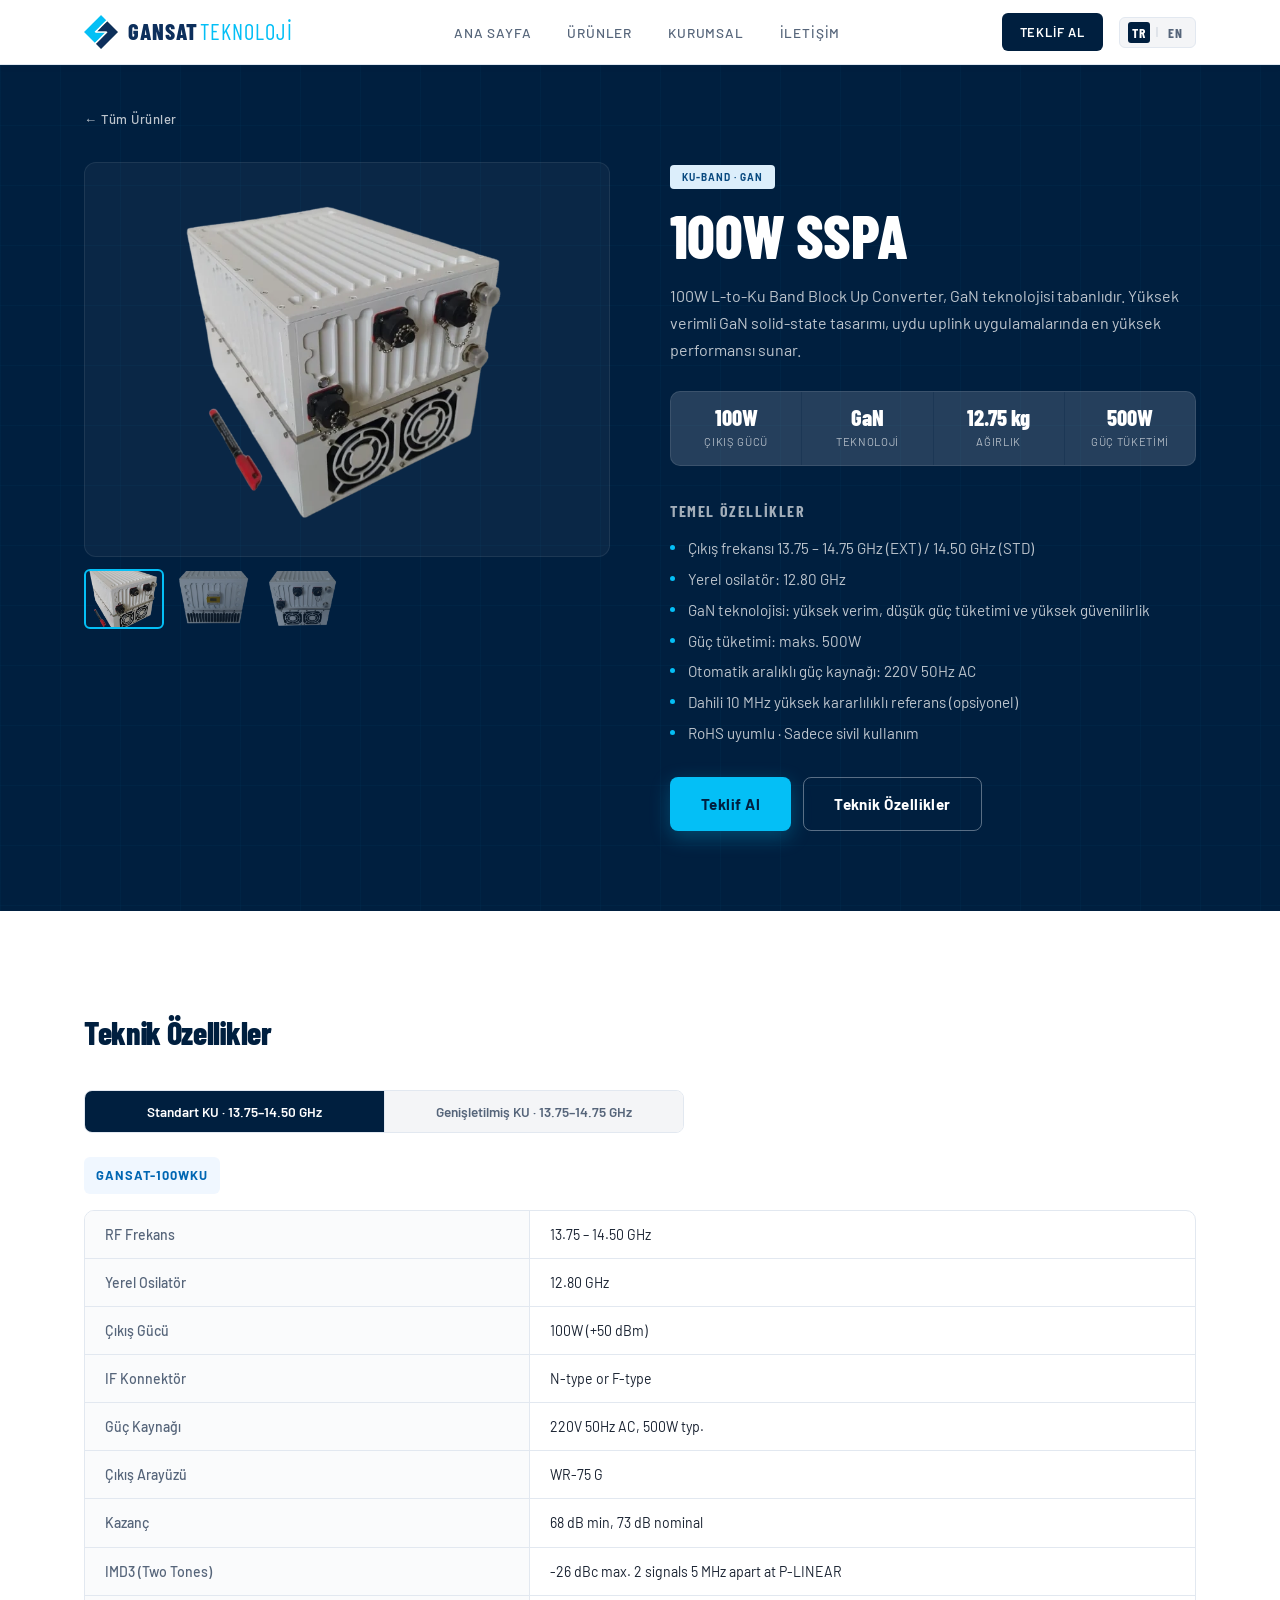
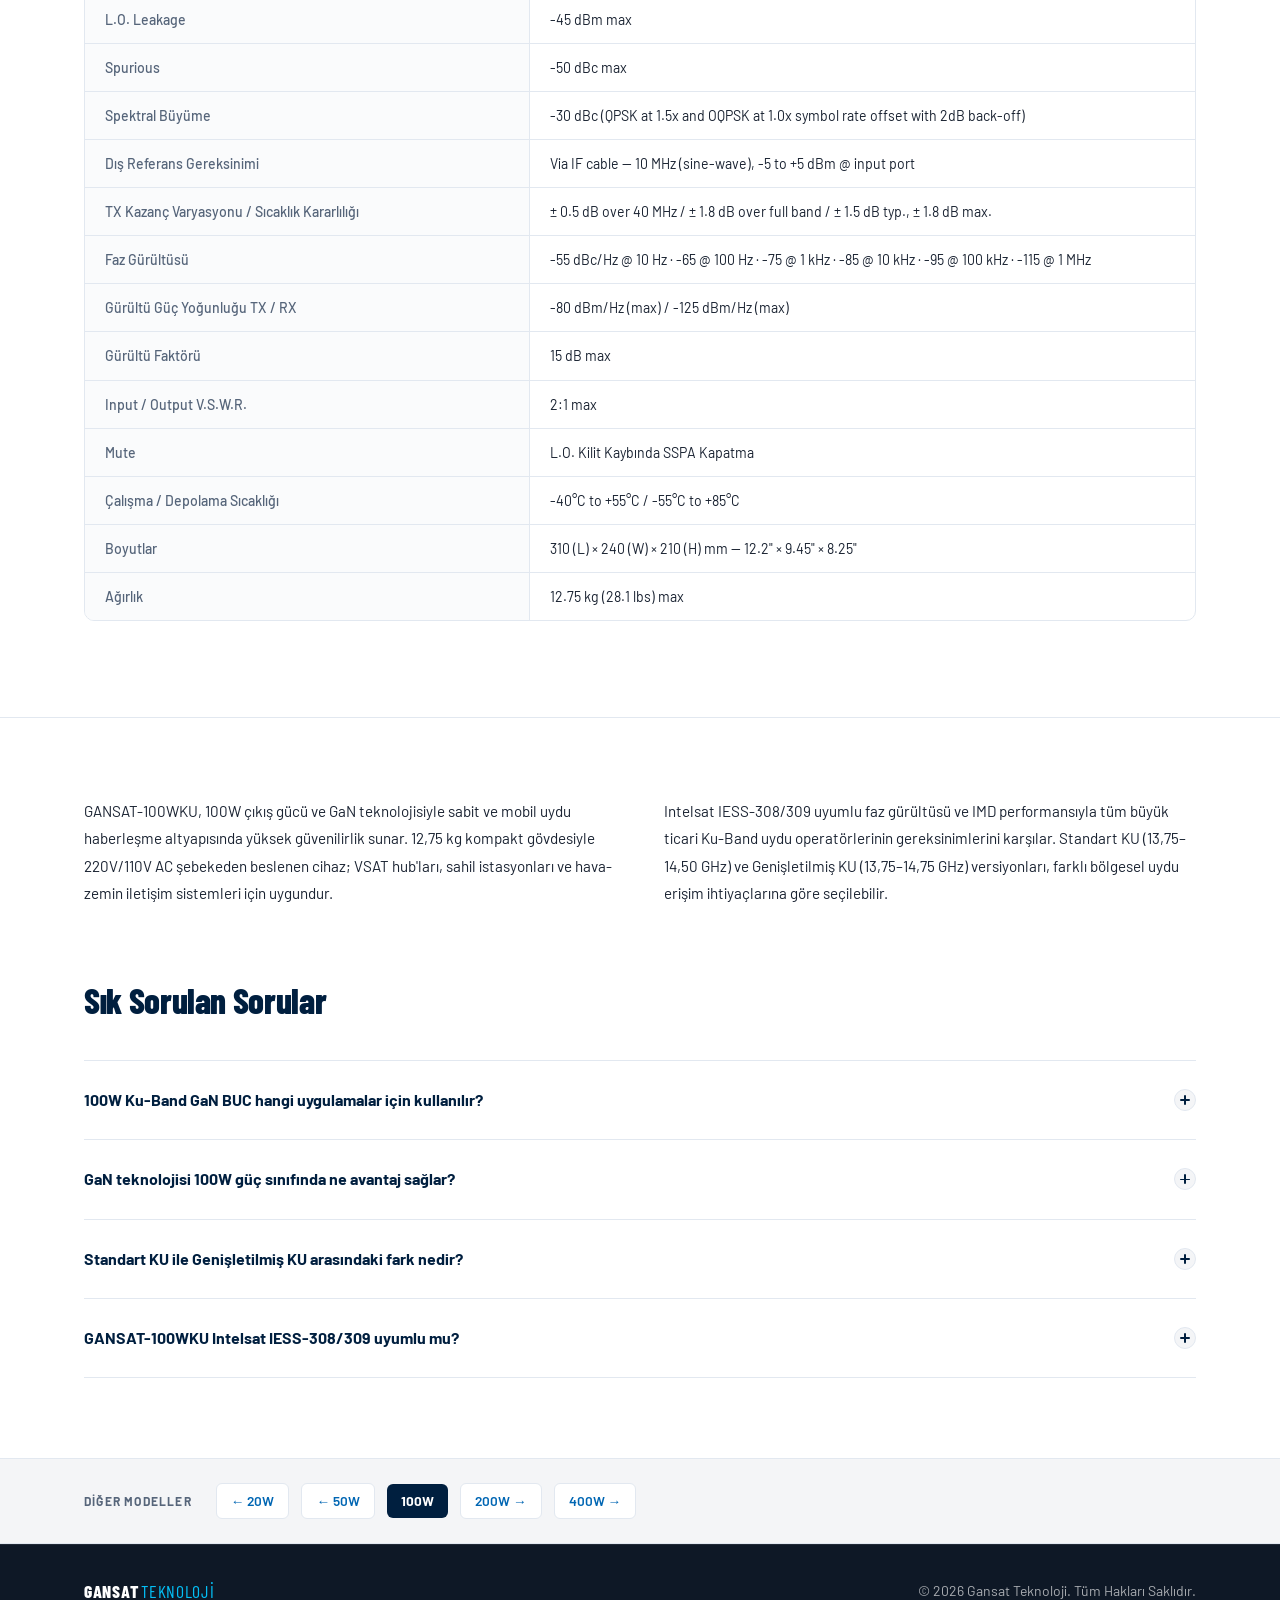
==== commit 553958f4: "SEO: complete meta/social tags, share banners, structured data, sitemap, copy fixes - Every page: de" ====
--- a/100w-sspa.html
+++ b/100w-sspa.html
@@ -4,7 +4,60 @@
     <meta charset="UTF-8">
     <meta name="viewport" content="width=device-width, initial-scale=1.0">
     <title>100W Ku-Band GaN BUC / SSPA | GANSAT-100WKU | Gansat Teknoloji</title>
-    <meta name="description" content="GANSAT-100WKU — 100W Ku-Band GaN SSPA / Block Up Converter. 13.75–14.75 GHz, +50 dBm, Intelsat IESS308/309 uyumlu. VSAT ve sabit uydu uplink için yerli solid-state BUC.">
+    <meta name="description" content="GANSAT-100WKU 100W Ku-Band GaN BUC / SSPA: +50 dBm, 13.75–14.75 GHz, Intelsat IESS-308/309 uyumlu. VSAT, SNG ve sabit uydu uplink için yerli üretim.">
+    <meta name="keywords" content="100W BUC, 100W SSPA, GANSAT-100WKU, GANSAT-100WEXTKU, Ku-Band BUC, GaN SSPA, Block Up Converter, uydu uplink, yerli SSPA, Gansat Teknoloji">
+    <meta name="author" content="Gansat Teknoloji">
+    <meta name="robots" content="index, follow, max-image-preview:large">
+    <meta name="theme-color" content="#001f3f">
+    <link rel="canonical" href="https://www.gansat.com.tr/100w-sspa.html">
+
+    <!-- Open Graph (LinkedIn, WhatsApp, Facebook) -->
+    <meta property="og:type" content="product">
+    <meta property="og:site_name" content="Gansat Teknoloji">
+    <meta property="og:title" content="100W Ku-Band GaN BUC / SSPA | GANSAT-100WKU | Gansat Teknoloji">
+    <meta property="og:description" content="GANSAT-100WKU 100W Ku-Band GaN BUC / SSPA: +50 dBm, 13.75–14.75 GHz, Intelsat IESS-308/309 uyumlu. VSAT, SNG ve sabit uydu uplink için yerli üretim.">
+    <meta property="og:url" content="https://www.gansat.com.tr/100w-sspa.html">
+    <meta property="og:image" content="https://www.gansat.com.tr/og-100w.jpg">
+    <meta property="og:image:type" content="image/jpeg">
+    <meta property="og:image:width" content="1200">
+    <meta property="og:image:height" content="630">
+    <meta property="og:image:alt" content="GANSAT-100WKU 100W Ku-Band GaN SSPA / BUC">
+    <meta property="og:locale" content="tr_TR">
+    <meta property="og:locale:alternate" content="en_US">
+
+    <!-- Twitter / X Card -->
+    <meta name="twitter:card" content="summary_large_image">
+    <meta name="twitter:title" content="100W Ku-Band GaN BUC / SSPA | GANSAT-100WKU | Gansat Teknoloji">
+    <meta name="twitter:description" content="GANSAT-100WKU 100W Ku-Band GaN BUC / SSPA: +50 dBm, 13.75–14.75 GHz, Intelsat IESS-308/309 uyumlu. VSAT, SNG ve sabit uydu uplink için yerli üretim.">
+    <meta name="twitter:image" content="https://www.gansat.com.tr/og-100w.jpg">
+    <meta name="twitter:image:alt" content="GANSAT-100WKU 100W Ku-Band GaN SSPA / BUC">
+
+    <script type="application/ld+json">
+        {
+          "@context": "https://schema.org",
+          "@type": "BreadcrumbList",
+          "itemListElement": [
+            {
+              "@type": "ListItem",
+              "position": 1,
+              "name": "Ana Sayfa",
+              "item": "https://www.gansat.com.tr/"
+            },
+            {
+              "@type": "ListItem",
+              "position": 2,
+              "name": "Ürünler",
+              "item": "https://www.gansat.com.tr/#cozumler"
+            },
+            {
+              "@type": "ListItem",
+              "position": 3,
+              "name": "100W SSPA",
+              "item": "https://www.gansat.com.tr/100w-sspa.html"
+            }
+          ]
+        }
+    </script>
     <link rel="preconnect" href="https://fonts.googleapis.com">
     <link rel="preconnect" href="https://fonts.gstatic.com" crossorigin>
     <link href="https://fonts.googleapis.com/css2?family=Barlow+Condensed:wght@400;600;700;800&family=Barlow:wght@300;400;500;600&display=swap" rel="stylesheet">
@@ -14,55 +67,75 @@
     <link rel="apple-touch-icon" href="apple-touch-icon.png">
     <!-- Schema.org Product + FAQPage JSON-LD -->
     <script type="application/ld+json">
-    {
-      "@context": "https://schema.org",
-      "@graph": [
         {
-          "@type": "Product",
-          "name": "GANSAT-100WKU — 100W Ku-Band GaN BUC / SSPA",
-          "description": "100W Ku-Band GaN Solid-State Power Amplifier / Block Up Converter. 13.75–14.75 GHz, +50 dBm P1dB, Intelsat IESS308/309 compliant.",
-          "brand": { "@type": "Brand", "name": "Gansat Teknoloji" },
-          "manufacturer": { "@type": "Organization", "name": "Gansat Teknoloji", "address": { "@type": "PostalAddress", "addressLocality": "Tuzla", "addressRegion": "İstanbul", "addressCountry": "TR" } },
-          "category": "Satellite Communication Equipment",
-          "offers": { "@type": "Offer", "availability": "https://schema.org/InStock", "priceCurrency": "USD", "seller": { "@type": "Organization", "name": "Gansat Teknoloji" } }
-        },
-        {
-          "@type": "FAQPage",
-          "mainEntity": [
-            {
-              "@type": "Question",
-              "name": "100W Ku-Band GaN BUC hangi uygulamalar için kullanılır?",
-              "acceptedAnswer": { "@type": "Answer", "text": "100W Ku-Band BUC; VSAT hub istasyonları, sahil haberleşme sistemleri, hava-zemin bağlantıları ve sabit broadband uydu uplink uygulamalarında kullanılır." }
+          "@context": "https://schema.org",
+          "@graph": [
+            {
+              "@type": "Product",
+              "name": "GANSAT-100WKU — 100W Ku-Band GaN BUC / SSPA",
+              "description": "100W Ku-Band GaN Solid-State Power Amplifier / Block Up Converter. 13.75–14.75 GHz, +50 dBm P1dB, Intelsat IESS-308/309 compliant.",
+              "brand": {
+                "@type": "Brand",
+                "name": "Gansat Teknoloji"
+              },
+              "manufacturer": {
+                "@type": "Organization",
+                "name": "Gansat Teknoloji",
+                "address": {
+                  "@type": "PostalAddress",
+                  "addressLocality": "Tuzla",
+                  "addressRegion": "İstanbul",
+                  "addressCountry": "TR"
+                }
+              },
+              "category": "Satellite Communication Equipment",
+              "image": [
+                "https://www.gansat.com.tr/100w-1.webp",
+                "https://www.gansat.com.tr/og-100w.jpg"
+              ],
+              "sku": "GANSAT-100WKU",
+              "mpn": "GANSAT-100WKU"
             },
             {
-              "@type": "Question",
-              "name": "GaN teknolojisi 100W güç sınıfında ne avantaj sağlar?",
-              "acceptedAnswer": { "@type": "Answer", "text": "GaN transistörler, aynı güç sınıfındaki GaAs veya LDMOS tasarımlarına kıyasla daha yüksek güç yoğunluğu, daha iyi ısı yönetimi ve daha düşük güç tüketimi sağlar." }
-            },
-            {
-              "@type": "Question",
-              "name": "Standart KU ile Genişletilmiş KU arasındaki fark nedir?",
-              "acceptedAnswer": { "@type": "Answer", "text": "Standart KU (GANSAT-100WKU) 13,75–14,50 GHz, Genişletilmiş KU (GANSAT-100WEXTKU) 13,75–14,75 GHz aralığını kapsar." }
-            },
-            {
-              "@type": "Question",
-              "name": "GANSAT-100WKU Intelsat IESS308/309 uyumlu mu?",
-              "acceptedAnswer": { "@type": "Answer", "text": "Evet. GANSAT-100WKU, Intelsat IESS308/309 faz gürültüsü gereksinimlerini karşılar: 10 Hz'de -55 dBc/Hz, 1 kHz'de -75 dBc/Hz, 100 kHz'de -95 dBc/Hz." }
+              "@type": "FAQPage",
+              "mainEntity": [
+                {
+                  "@type": "Question",
+                  "name": "100W Ku-Band GaN BUC hangi uygulamalar için kullanılır?",
+                  "acceptedAnswer": {
+                    "@type": "Answer",
+                    "text": "100W Ku-Band BUC; VSAT hub istasyonları, sahil haberleşme sistemleri, hava-zemin bağlantıları ve sabit broadband uydu uplink uygulamalarında kullanılır."
+                  }
+                },
+                {
+                  "@type": "Question",
+                  "name": "GaN teknolojisi 100W güç sınıfında ne avantaj sağlar?",
+                  "acceptedAnswer": {
+                    "@type": "Answer",
+                    "text": "GaN transistörler, aynı güç sınıfındaki GaAs veya LDMOS tasarımlarına kıyasla daha yüksek güç yoğunluğu, daha iyi ısı yönetimi ve daha düşük güç tüketimi sağlar."
+                  }
+                },
+                {
+                  "@type": "Question",
+                  "name": "Standart KU ile Genişletilmiş KU arasındaki fark nedir?",
+                  "acceptedAnswer": {
+                    "@type": "Answer",
+                    "text": "Standart KU (GANSAT-100WKU) 13,75–14,50 GHz, Genişletilmiş KU (GANSAT-100WEXTKU) 13,75–14,75 GHz aralığını kapsar."
+                  }
+                },
+                {
+                  "@type": "Question",
+                  "name": "GANSAT-100WKU Intelsat IESS-308/309 uyumlu mu?",
+                  "acceptedAnswer": {
+                    "@type": "Answer",
+                    "text": "Evet. GANSAT-100WKU, Intelsat IESS-308/309 faz gürültüsü gereksinimlerini karşılar: 10 Hz'de -55 dBc/Hz, 1 kHz'de -75 dBc/Hz, 100 kHz'de -95 dBc/Hz."
+                  }
+                }
+              ]
             }
           ]
         }
-      ]
-    }
     </script>
-    <!-- Open Graph -->
-    <meta property="og:title" content="100W Ku-Band GaN BUC / SSPA | GANSAT-100WKU | Gansat Teknoloji">
-    <meta property="og:description" content="GANSAT-100WKU — 100W Ku-Band GaN SSPA / Block Up Converter. 13.75–14.75 GHz, +50 dBm, Intelsat IESS308/309 uyumlu. VSAT ve sabit uydu uplink için yerli solid-state BUC.">
-    <meta property="og:type" content="product">
-    <meta property="og:url" content="https://www.gansat.com.tr/100w-sspa.html">
-    <meta property="og:image" content="https://www.gansat.com.tr/100w-og.jpg">
-    <meta property="og:locale" content="tr_TR">
-    <meta property="og:locale:alternate" content="en_US">
-    <meta property="og:site_name" content="Gansat Teknoloji">
 </head>
 <body>
     <header>
@@ -105,21 +178,21 @@
                 <div class="product-intro">
                     <div class="modal-band-tag ku" style="margin-bottom:16px;">Ku-Band · GaN</div>
                     <h1>100W SSPA</h1>
-                    <p class="product-lead" data-tr="100W L-To Ku-Band Block Up Converter, GaN teknolojisi tabanlıdır. Yüksek verimli GaN solid-state tasarımı, uydu uplink uygulamalarında en yüksek performansı sunar." data-en="100W L-To Ku-Band Block Up Converter is based on GaN technology. Its high-efficiency GaN solid-state design provides the highest performance for satellite uplink applications.">100W L-To Ku-Band Block Up Converter, GaN teknolojisi tabanlıdır. Yüksek verimli GaN solid-state tasarımı, uydu uplink uygulamalarında en yüksek performansı sunar.</p>
+                    <p class="product-lead" data-tr="100W L-to-Ku Band Block Up Converter, GaN teknolojisi tabanlıdır. Yüksek verimli GaN solid-state tasarımı, uydu uplink uygulamalarında en yüksek performansı sunar." data-en="100W L-to-Ku Band Block Up Converter is based on GaN technology. Its high-efficiency GaN solid-state design provides the highest performance for satellite uplink applications.">100W L-to-Ku Band Block Up Converter, GaN teknolojisi tabanlıdır. Yüksek verimli GaN solid-state tasarımı, uydu uplink uygulamalarında en yüksek performansı sunar.</p>
                     <div class="key-stats">
                         <div class="ks-item"><span class="ks-val">100W</span><span class="ks-label" data-tr="Çıkış Gücü" data-en="Output Power">Çıkış Gücü</span></div>
                         <div class="ks-item"><span class="ks-val">GaN</span><span class="ks-label" data-tr="Teknoloji" data-en="Technology">Teknoloji</span></div>
                         <div class="ks-item"><span class="ks-val">12.75 kg</span><span class="ks-label" data-tr="Ağırlık" data-en="Weight">Ağırlık</span></div>
                         <div class="ks-item"><span class="ks-val">500W</span><span class="ks-label" data-tr="Güç Tüketimi" data-en="Power Draw">Güç Tüketimi</span></div>
                     </div>
-                    <h3 class="features-title" data-tr="Temel Özellikler" data-en="Key Features">Temel Özellikler</h3>
+                    <h2 class="features-title" data-tr="Temel Özellikler" data-en="Key Features">Temel Özellikler</h2>
                     <ul class="feature-list">
                         <li data-tr="Çıkış frekansı 13.75 – 14.75 GHz (EXT) / 14.50 GHz (STD)" data-en="Output frequency 13.75 – 14.75 GHz (EXT) / 14.50 GHz (STD)">Çıkış frekansı 13.75 – 14.75 GHz (EXT) / 14.50 GHz (STD)</li>
                         <li data-tr="Yerel osilatör: 12.80 GHz" data-en="Local oscillator: 12.80 GHz">Yerel osilatör: 12.80 GHz</li>
                         <li data-tr="GaN teknolojisi: yüksek verim, düşük güç tüketimi ve yüksek güvenilirlik" data-en="GaN technology: high efficiency, low power consumption and high reliability">GaN teknolojisi: yüksek verim, düşük güç tüketimi ve yüksek güvenilirlik</li>
-                        <li data-tr="Eşsiz düşük güç tüketimi (500W maks.)" data-en="Incomparable low power consumption (500W max.)">Eşsiz düşük güç tüketimi (500W maks.)</li>
+                        <li data-tr="Güç tüketimi: maks. 500W" data-en="Power consumption: 500W max.">Güç tüketimi: maks. 500W</li>
                         <li data-tr="Otomatik aralıklı güç kaynağı: 220V 50Hz AC" data-en="Auto-ranging power supply: 220V 50Hz AC">Otomatik aralıklı güç kaynağı: 220V 50Hz AC</li>
-                        <li data-tr="Dahili 10 MHz yüksek kararlılıklı referans (opsiyonel)" data-en="Internal 10MHz high stability reference (optional)">Dahili 10 MHz yüksek kararlılıklı referans (opsiyonel)</li>
+                        <li data-tr="Dahili 10 MHz yüksek kararlılıklı referans (opsiyonel)" data-en="Internal high-stability 10 MHz reference (optional)">Dahili 10 MHz yüksek kararlılıklı referans (opsiyonel)</li>
                         <li data-tr="RoHS uyumlu · Sadece sivil kullanım" data-en="RoHS compliant · For civil use only">RoHS uyumlu · Sadece sivil kullanım</li>
                     </ul>
                     <div class="product-actions">
@@ -154,11 +227,11 @@
                     <tr><td data-tr="Spektral Büyüme" data-en="Spectral Regrowth">Spektral Büyüme</td><td>-30 dBc (QPSK at 1.5x and OQPSK at 1.0x symbol rate offset with 2dB back-off)</td></tr>
                     <tr><td data-tr="Dış Referans Gereksinimi" data-en="External Reference Requirement">Dış Referans Gereksinimi</td><td>Via IF cable — 10 MHz (sine-wave), -5 to +5 dBm @ input port</td></tr>
                     <tr><td data-tr="TX Kazanç Varyasyonu / Sıcaklık Kararlılığı" data-en="TX Gain Variation / Temperature Stability">TX Kazanç Varyasyonu / Sıcaklık Kararlılığı</td><td>± 0.5 dB over 40 MHz / ± 1.8 dB over full band / ± 1.5 dB typ., ± 1.8 dB max.</td></tr>
-                    <tr><td data-tr="Faz Gürültüsü (Intelsat IESS308/309)" data-en="Phase Noise (Intelsat IESS308/309)">Faz Gürültüsü</td><td>-55 dBc/Hz @ 10 Hz · -65 @ 100 Hz · -75 @ 1 kHz · -85 @ 10 kHz · -95 @ 100 kHz · -115 @ 1 MHz</td></tr>
+                    <tr><td data-tr="Faz Gürültüsü (Intelsat IESS-308/309)" data-en="Phase Noise (Intelsat IESS-308/309)">Faz Gürültüsü</td><td>-55 dBc/Hz @ 10 Hz · -65 @ 100 Hz · -75 @ 1 kHz · -85 @ 10 kHz · -95 @ 100 kHz · -115 @ 1 MHz</td></tr>
                     <tr><td data-tr="Gürültü Güç Yoğunluğu TX / RX" data-en="Noise Power Density TX / RX">Gürültü Güç Yoğunluğu TX / RX</td><td>-80 dBm/Hz (max) / -125 dBm/Hz (max)</td></tr>
-                    <tr><td data-tr="Gürültü Figürü" data-en="Noise Figure">Gürültü Figürü</td><td>15 dB max</td></tr>
+                    <tr><td data-tr="Gürültü Faktörü" data-en="Noise Figure">Gürültü Faktörü</td><td>15 dB max</td></tr>
                     <tr><td>Input / Output V.S.W.R.</td><td>2:1 max</td></tr>
-                    <tr><td>Mute</td><td data-tr="L.O. kilitsizse SSPA'yı kapatır" data-en="Shut off the SSPA if L.O. unlocked">L.O. kilitsizse SSPA'yı kapatır</td></tr>
+                    <tr><td>Mute</td><td data-tr="L.O. Kilit Kaybında SSPA Kapatma" data-en="SSPA Shutdown on L.O. Unlock">L.O. Kilit Kaybında SSPA Kapatma</td></tr>
                     <tr><td data-tr="Çalışma / Depolama Sıcaklığı" data-en="Operating / Storage Temperature">Çalışma / Depolama Sıcaklığı</td><td>-40°C to +55°C / -55°C to +85°C</td></tr>
                     <tr><td data-tr="Boyutlar" data-en="Dimensions">Boyutlar</td><td>310 (L) × 240 (W) × 210 (H) mm — 12.2" × 9.45" × 8.25"</td></tr>
                     <tr><td data-tr="Ağırlık" data-en="Weight">Ağırlık</td><td>12.75 kg (28.1 lbs) max</td></tr>
@@ -180,11 +253,11 @@
                     <tr><td data-tr="Spektral Büyüme" data-en="Spectral Regrowth">Spektral Büyüme</td><td>-30 dBc (QPSK at 1.5x and OQPSK at 1.0x symbol rate offset with 2dB back-off)</td></tr>
                     <tr><td data-tr="Dış Referans Gereksinimi" data-en="External Reference Requirement">Dış Referans Gereksinimi</td><td>Via IF cable — 10 MHz (sine-wave), -5 to +5 dBm @ input port</td></tr>
                     <tr><td data-tr="TX Kazanç Varyasyonu / Sıcaklık Kararlılığı" data-en="TX Gain Variation / Temperature Stability">TX Kazanç Varyasyonu / Sıcaklık Kararlılığı</td><td>± 0.5 dB over 40 MHz / ± 1.8 dB over full band / ± 1.5 dB typ., ± 1.8 dB max.</td></tr>
-                    <tr><td data-tr="Faz Gürültüsü (Intelsat IESS308/309)" data-en="Phase Noise (Intelsat IESS308/309)">Faz Gürültüsü</td><td>-55 dBc/Hz @ 10 Hz · -65 @ 100 Hz · -75 @ 1 kHz · -85 @ 10 kHz · -95 @ 100 kHz · -115 @ 1 MHz</td></tr>
+                    <tr><td data-tr="Faz Gürültüsü (Intelsat IESS-308/309)" data-en="Phase Noise (Intelsat IESS-308/309)">Faz Gürültüsü</td><td>-55 dBc/Hz @ 10 Hz · -65 @ 100 Hz · -75 @ 1 kHz · -85 @ 10 kHz · -95 @ 100 kHz · -115 @ 1 MHz</td></tr>
                     <tr><td data-tr="Gürültü Güç Yoğunluğu TX / RX" data-en="Noise Power Density TX / RX">Gürültü Güç Yoğunluğu TX / RX</td><td>-80 dBm/Hz (max) / -125 dBm/Hz (max)</td></tr>
-                    <tr><td data-tr="Gürültü Figürü" data-en="Noise Figure">Gürültü Figürü</td><td>15 dB max</td></tr>
+                    <tr><td data-tr="Gürültü Faktörü" data-en="Noise Figure">Gürültü Faktörü</td><td>15 dB max</td></tr>
                     <tr><td>Input / Output V.S.W.R.</td><td>2:1 max</td></tr>
-                    <tr><td>Mute</td><td data-tr="L.O. kilitsizse SSPA'yı kapatır" data-en="Shut off the SSPA if L.O. unlocked">L.O. kilitsizse SSPA'yı kapatır</td></tr>
+                    <tr><td>Mute</td><td data-tr="L.O. Kilit Kaybında SSPA Kapatma" data-en="SSPA Shutdown on L.O. Unlock">L.O. Kilit Kaybında SSPA Kapatma</td></tr>
                     <tr><td data-tr="Çalışma / Depolama Sıcaklığı" data-en="Operating / Storage Temperature">Çalışma / Depolama Sıcaklığı</td><td>-40°C to +55°C / -55°C to +85°C</td></tr>
                     <tr><td data-tr="Boyutlar" data-en="Dimensions">Boyutlar</td><td>310 (L) × 240 (W) × 210 (H) mm — 12.2" × 9.45" × 8.25"</td></tr>
                     <tr><td data-tr="Ağırlık" data-en="Weight">Ağırlık</td><td>12.75 kg (28.1 lbs) max</td></tr>
@@ -197,7 +270,7 @@
         <div class="container">
             <div class="product-description">
                 <p data-tr="GANSAT-100WKU, 100W çıkış gücü ve GaN teknolojisiyle sabit ve mobil uydu haberleşme altyapısında yüksek güvenilirlik sunar. 12,75 kg kompakt gövdesiyle 220V/110V AC şebekeden beslenen cihaz; VSAT hub'ları, sahil istasyonları ve hava-zemin iletişim sistemleri için uygundur." data-en="The GANSAT-100WKU delivers 100W of Ku-Band RF power with GaN technology for fixed and mobile satellite communication infrastructure. Weighing 12.75 kg and powered from 220V/110V AC mains, it is suited for VSAT hubs, coastal stations, and air-to-ground communication systems.">GANSAT-100WKU, 100W çıkış gücü ve GaN teknolojisiyle sabit ve mobil uydu haberleşme altyapısında yüksek güvenilirlik sunar. 12,75 kg kompakt gövdesiyle 220V/110V AC şebekeden beslenen cihaz; VSAT hub'ları, sahil istasyonları ve hava-zemin iletişim sistemleri için uygundur.</p>
-                <p data-tr="Intelsat IESS308/309 uyumlu faz gürültüsü ve IMD performansıyla tüm büyük ticari Ku-Band uydu operatörlerinin gereksinimlerini karşılar. Standart KU (13,75–14,50 GHz) ve Genişletilmiş KU (13,75–14,75 GHz) versiyonları, farklı bölgesel uydu erişim ihtiyaçlarına göre seçilebilir." data-en="Compliant with Intelsat IESS308/309 phase noise and IMD specifications, the GANSAT-100WKU meets the requirements of all major commercial Ku-Band satellite operators. Standard KU (13.75–14.50 GHz) and Extended KU (13.75–14.75 GHz) versions are available to match regional satellite access requirements.">Intelsat IESS308/309 uyumlu faz gürültüsü ve IMD performansıyla tüm büyük ticari Ku-Band uydu operatörlerinin gereksinimlerini karşılar. Standart KU (13,75–14,50 GHz) ve Genişletilmiş KU (13,75–14,75 GHz) versiyonları, farklı bölgesel uydu erişim ihtiyaçlarına göre seçilebilir.</p>
+                <p data-tr="Intelsat IESS-308/309 uyumlu faz gürültüsü ve IMD performansıyla tüm büyük ticari Ku-Band uydu operatörlerinin gereksinimlerini karşılar. Standart KU (13,75–14,50 GHz) ve Genişletilmiş KU (13,75–14,75 GHz) versiyonları, farklı bölgesel uydu erişim ihtiyaçlarına göre seçilebilir." data-en="Compliant with Intelsat IESS-308/309 phase noise and IMD specifications, the GANSAT-100WKU meets the requirements of all major commercial Ku-Band satellite operators. Standard KU (13.75–14.50 GHz) and Extended KU (13.75–14.75 GHz) versions are available to match regional satellite access requirements.">Intelsat IESS-308/309 uyumlu faz gürültüsü ve IMD performansıyla tüm büyük ticari Ku-Band uydu operatörlerinin gereksinimlerini karşılar. Standart KU (13,75–14,50 GHz) ve Genişletilmiş KU (13,75–14,75 GHz) versiyonları, farklı bölgesel uydu erişim ihtiyaçlarına göre seçilebilir.</p>
             </div>
             <div class="product-faq">
                 <h2 data-tr="Sık Sorulan Sorular" data-en="Frequently Asked Questions">Sık Sorulan Sorular</h2>
@@ -237,12 +310,12 @@
                 <div class="faq-item">
                     <h3>
                         <button class="faq-toggle" aria-expanded="false" onclick="toggleFaq(this)">
-                            <span class="faq-toggle-text" data-tr="GANSAT-100WKU Intelsat IESS308/309 uyumlu mu?" data-en="Is the GANSAT-100WKU Intelsat IESS308/309 compliant?">GANSAT-100WKU Intelsat IESS308/309 uyumlu mu?</span>
+                            <span class="faq-toggle-text" data-tr="GANSAT-100WKU Intelsat IESS-308/309 uyumlu mu?" data-en="Is the GANSAT-100WKU Intelsat IESS-308/309 compliant?">GANSAT-100WKU Intelsat IESS-308/309 uyumlu mu?</span>
                             <span class="faq-icon"></span>
                         </button>
                     </h3>
                     <div class="faq-answer">
-                        <p data-tr="Evet. GANSAT-100WKU, Intelsat IESS308/309 faz gürültüsü gereksinimlerini karşılar: 10 Hz'de -55 dBc/Hz, 1 kHz'de -75 dBc/Hz, 100 kHz'de -95 dBc/Hz. Bu uyumluluk, cihazın komşu kanallarda parazit oluşturmadan büyük ticari Ku-Band uydu transponderlerinde kullanılabilmesini sağlar." data-en="Yes. The GANSAT-100WKU meets Intelsat IESS308/309 phase noise requirements: -55 dBc/Hz at 10 Hz, -75 dBc/Hz at 1 kHz, and -95 dBc/Hz at 100 kHz. This compliance ensures interference-free operation on major commercial Ku-Band satellite transponders.">Evet. GANSAT-100WKU, Intelsat IESS308/309 faz gürültüsü gereksinimlerini karşılar: 10 Hz'de -55 dBc/Hz, 1 kHz'de -75 dBc/Hz, 100 kHz'de -95 dBc/Hz. Bu uyumluluk, cihazın komşu kanallarda parazit oluşturmadan büyük ticari Ku-Band uydu transponderlerinde kullanılabilmesini sağlar.</p>
+                        <p data-tr="Evet. GANSAT-100WKU, Intelsat IESS-308/309 faz gürültüsü gereksinimlerini karşılar: 10 Hz'de -55 dBc/Hz, 1 kHz'de -75 dBc/Hz, 100 kHz'de -95 dBc/Hz. Bu uyumluluk, cihazın komşu kanallarda parazit oluşturmadan büyük ticari Ku-Band uydu transponderlerinde kullanılabilmesini sağlar." data-en="Yes. The GANSAT-100WKU meets Intelsat IESS-308/309 phase noise requirements: -55 dBc/Hz at 10 Hz, -75 dBc/Hz at 1 kHz, and -95 dBc/Hz at 100 kHz. This compliance ensures interference-free operation on major commercial Ku-Band satellite transponders.">Evet. GANSAT-100WKU, Intelsat IESS-308/309 faz gürültüsü gereksinimlerini karşılar: 10 Hz'de -55 dBc/Hz, 1 kHz'de -75 dBc/Hz, 100 kHz'de -95 dBc/Hz. Bu uyumluluk, cihazın komşu kanallarda parazit oluşturmadan büyük ticari Ku-Band uydu transponderlerinde kullanılabilmesini sağlar.</p>
                     </div>
                 </div>
             </div>
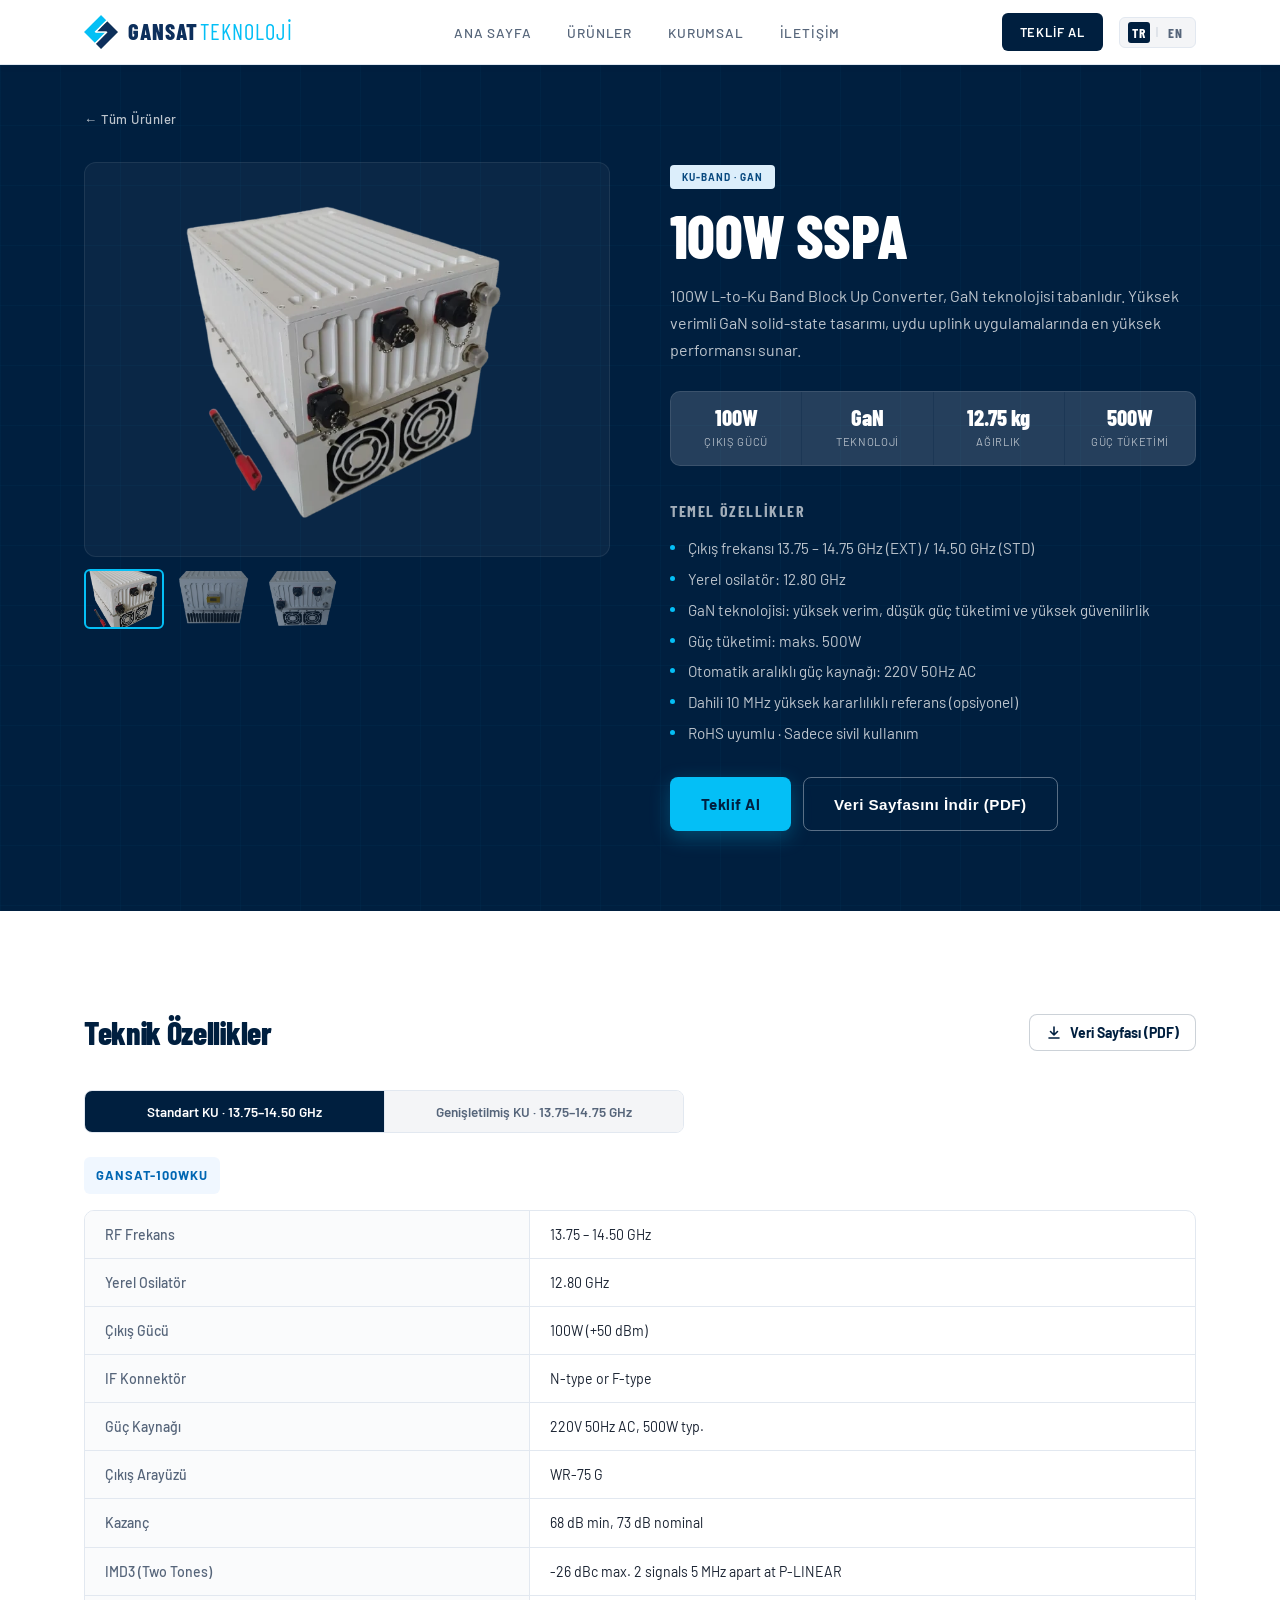
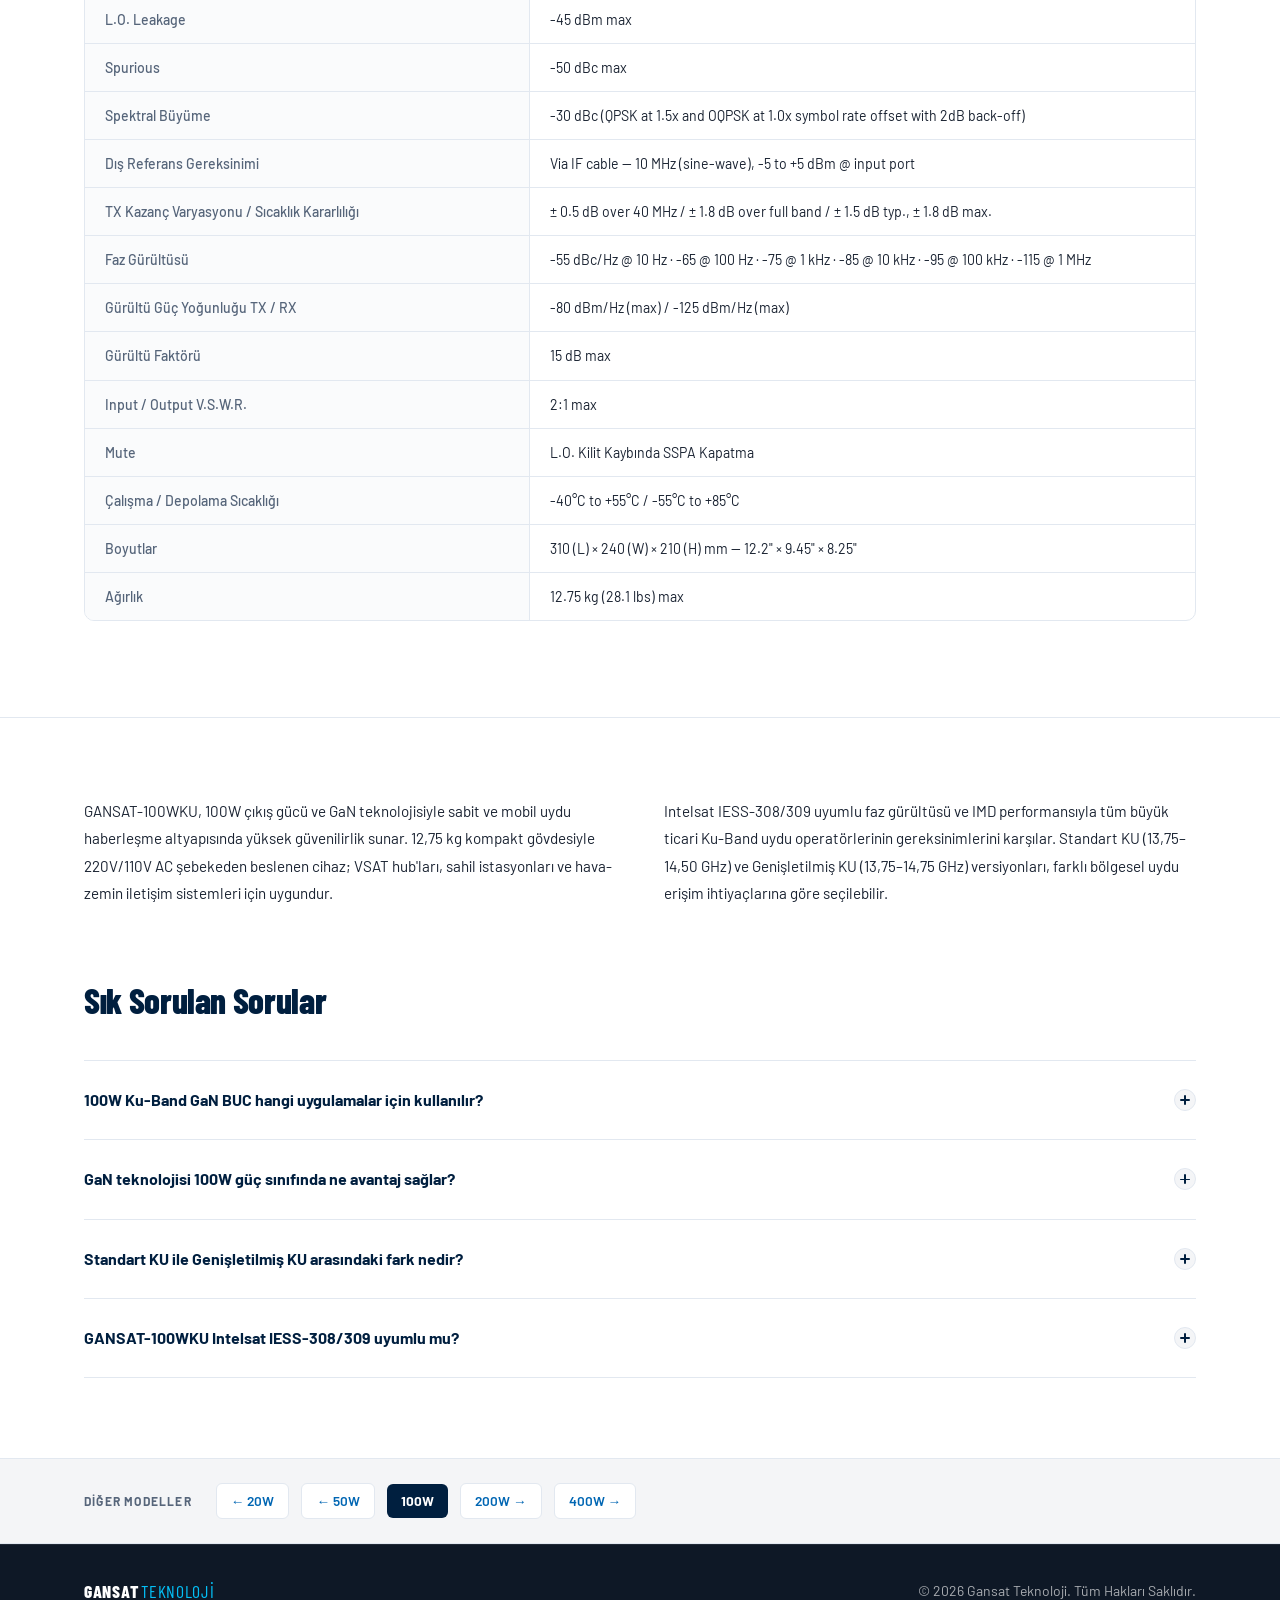
==== commit 5a6634c1: "Datasheet PDF download, working contact form backend and form validation Datasheet - Product pages: " ====
--- a/100w-sspa.html
+++ b/100w-sspa.html
@@ -138,6 +138,11 @@
     </script>
 </head>
 <body>
+    <div class="print-header" aria-hidden="true">
+        <img src="logo.webp" alt="" width="40" height="40">
+        <div class="print-brand"><strong>GANSAT <span>TEKNOLOJİ</span></strong><em data-tr="Teknik Veri Sayfası" data-en="Technical Datasheet">Teknik Veri Sayfası</em></div>
+        <div class="print-contact">www.gansat.com.tr<br>sales@gansat.com.tr · +90 (541) 276 39 46</div>
+    </div>
     <header>
         <nav class="container">
             <a href="index.html" class="logo">
@@ -197,7 +202,7 @@
                     </ul>
                     <div class="product-actions">
                         <a href="index.html#iletisim" class="btn-primary" data-tr="Teklif Al" data-en="Request a Quote">Teklif Al</a>
-                        <a href="#teknik" class="btn-secondary" data-tr="Teknik Özellikler" data-en="Technical Specifications">Teknik Özellikler</a>
+                        <button type="button" class="btn-secondary" onclick="window.print()" data-tr="Veri Sayfasını İndir (PDF)" data-en="Download Datasheet (PDF)">Veri Sayfasını İndir (PDF)</button>
                     </div>
                 </div>
             </div>
@@ -206,7 +211,10 @@
 
     <section class="specs-section" id="teknik">
         <div class="container">
-            <h2 class="specs-title" data-tr="Teknik Özellikler" data-en="Technical Specifications">Teknik Özellikler</h2>
+            <div class="specs-head">
+                <h2 class="specs-title" data-tr="Teknik Özellikler" data-en="Technical Specifications">Teknik Özellikler</h2>
+                <button type="button" class="specs-download" onclick="window.print()"><svg width="16" height="16" viewBox="0 0 16 16" fill="none" aria-hidden="true"><path d="M8 2v8M4.5 6.5 8 10l3.5-3.5M3 13h10" stroke="currentColor" stroke-width="1.6" stroke-linecap="round" stroke-linejoin="round"/></svg><span data-tr="Veri Sayfası (PDF)" data-en="Datasheet (PDF)">Veri Sayfası (PDF)</span></button>
+            </div>
             <div class="version-tabs">
                 <button class="vtab active" onclick="switchVersion(this,'v100ku')" data-tr="Standart KU · 13.75–14.50 GHz" data-en="Standard KU · 13.75–14.50 GHz">Standart KU · 13.75–14.50 GHz</button>
                 <button class="vtab" onclick="switchVersion(this,'v100extku')" data-tr="Genişletilmiş KU · 13.75–14.75 GHz" data-en="Extended KU · 13.75–14.75 GHz">Genişletilmiş KU · 13.75–14.75 GHz</button>
--- a/style.css
+++ b/style.css
@@ -588,7 +588,14 @@
 .form-group { margin-bottom: 20px; }
 .form-group label { display: block; font-size: 0.78rem; font-weight: 600; letter-spacing: 0.06em; text-transform: uppercase; color: var(--text-muted); margin-bottom: 8px; }
 .form-group input, .form-group textarea { width: 100%; padding: 12px 16px; background: var(--white); border: 1px solid var(--border); border-radius: 6px; font-family: 'Barlow', sans-serif; font-size: 0.95rem; color: var(--text); transition: border-color 0.2s; outline: none; resize: vertical; }
+.form-row { display: grid; grid-template-columns: 1fr 1fr; gap: 0 16px; }
+.form-group label.required::after { content: ' *'; color: #b42318; }
 .form-group input:hover, .form-group textarea:hover { border-color: #c3ccd8; }
+.form-group input[aria-invalid="true"], .form-group textarea[aria-invalid="true"] { border-color: #d92d20; box-shadow: 0 0 0 3px rgba(217,45,32,0.12); }
+.field-error { margin-top: 6px; font-size: 0.8rem; font-weight: 500; color: #b42318; }
+.form-note { margin-top: 14px; font-size: 0.8rem; color: var(--text-muted); text-align: center; }
+/* Bal küpü alanı: ekranda ve ekran okuyucularda görünmez */
+.hp-field { position: absolute; left: -10000px; width: 1px; height: 1px; overflow: hidden; }
 .form-group input:focus, .form-group textarea:focus { border-color: var(--blue-bright); box-shadow: 0 0 0 3px rgba(4,191,246,0.18); }
 
 .btn-submit { width: 100%; min-height: 48px; padding: 14px; background: var(--navy); color: var(--white); border: none; border-radius: 8px; font-family: 'Barlow', sans-serif; font-size: 0.95rem; font-weight: 700; letter-spacing: 0.06em; text-transform: uppercase; cursor: pointer; transition: background 0.2s, color 0.2s, transform 0.15s; }
@@ -782,6 +789,7 @@
     .about-grid { grid-template-columns: 1fr; gap: 32px; }
     .contact-grid { grid-template-columns: 1fr; }
     .nav-cta { display: none; }
+    .form-row { grid-template-columns: 1fr; }
 }
 
 @media (max-width: 768px) {
--- a/product.css
+++ b/product.css
@@ -178,14 +178,18 @@
     background: var(--white);
 }
 
+.specs-head { display: flex; align-items: center; justify-content: space-between; gap: 16px; flex-wrap: wrap; margin-bottom: 32px; }
+
 .specs-title {
     font-family: 'Barlow Condensed', sans-serif;
     font-size: 2rem;
     font-weight: 800;
     color: var(--navy);
-    margin-bottom: 32px;
     letter-spacing: -0.01em;
 }
+
+.specs-download { display: inline-flex; align-items: center; gap: 8px; padding: 9px 16px; background: var(--white); color: var(--navy); border: 1px solid rgba(0,31,63,0.2); border-radius: 8px; font-family: 'Barlow', sans-serif; font-size: 0.875rem; font-weight: 700; cursor: pointer; transition: background 0.2s, color 0.2s, border-color 0.2s; }
+.specs-download:hover { background: var(--navy); border-color: var(--navy); color: var(--white); }
 
 .specs-table-wrap {
     border: 1px solid var(--border);
@@ -476,3 +480,59 @@
 @media (max-width: 600px) {
     .product-actions { flex-direction: column; align-items: stretch; }
 }
+
+/* ===================== TEKNİK VERİ SAYFASI (YAZDIR / PDF) ===================== */
+.print-header { display: none; }
+
+@media print {
+    @page { size: A4; margin: 14mm 14mm 16mm; }
+    html, body { background: #fff !important; }
+    body { color: #111; font-size: 10.5pt; -webkit-print-color-adjust: exact; print-color-adjust: exact; }
+    *, *::before, *::after { animation: none !important; transition: none !important; box-shadow: none !important; text-shadow: none !important; }
+    .container { max-width: none; padding: 0; }
+
+    /* Ekrana özel öğeler gizlenir */
+    header, .breadcrumb, .thumb-row, .product-actions, .version-tabs, .specs-download,
+    .product-faq, .product-description-section, .product-nav-section, footer, .scroll-top, .loader, .modal { display: none !important; }
+
+    /* Marka başlığı */
+    .print-header { display: flex; align-items: center; gap: 12px; padding-bottom: 10px; margin-bottom: 14px; border-bottom: 2px solid #001f3f; }
+    .print-header img { width: 40px; height: 40px; }
+    .print-brand { display: flex; flex-direction: column; line-height: 1.2; }
+    .print-brand strong { font-family: 'Barlow Condensed', sans-serif; font-size: 16pt; letter-spacing: 0.04em; color: #0d2f5c; }
+    .print-brand strong span { color: #0077b6; font-weight: 600; }
+    .print-brand em { font-style: normal; font-size: 9pt; letter-spacing: 0.12em; text-transform: uppercase; color: #555; }
+    .print-contact { margin-left: auto; text-align: right; font-size: 8.5pt; color: #333; line-height: 1.5; }
+
+    /* Ürün özeti: koyu zemin yerine beyaz kâğıt */
+    .product-hero { background: #fff !important; padding: 0 0 8px; }
+    .product-hero::before { display: none; }
+    .product-hero-grid { grid-template-columns: 0.8fr 1.2fr; gap: 24px; align-items: center; }
+    .main-img-wrap { background: #f4f6f9 !important; border: 1px solid #dde3ea; aspect-ratio: 4/3; }
+    .product-intro h1 { color: #001f3f; font-size: 26pt; margin-bottom: 6px; }
+    .product-lead, .feature-list li { color: #222 !important; }
+    .product-lead { font-size: 10pt; margin-bottom: 12px; }
+    .modal-band-tag { border: 1px solid #b9d7f0; }
+    .key-stats { background: #dde3ea !important; border-color: #dde3ea; margin-bottom: 12px; }
+    .ks-item { background: #f4f6f9 !important; padding: 8px 6px; }
+    .ks-val { color: #001f3f; font-size: 13pt; }
+    .ks-label { color: #444 !important; font-size: 7pt; }
+    .features-title { color: #001f3f !important; font-size: 10pt; margin-bottom: 6px; }
+    .feature-list { gap: 3px; margin-bottom: 0; }
+    .feature-list li { font-size: 9.5pt; }
+    .feature-list li::before { background: #0077b6; }
+
+    /* Teknik tablolar: iki versiyon da basılır */
+    .specs-section { padding: 10px 0 0; }
+    .specs-head { margin-bottom: 8px; }
+    .specs-title { font-size: 15pt; }
+    .version-content { display: block !important; margin-bottom: 12px; }
+    .version-content + .version-content { margin-top: 14px; }
+    .version-model { margin-bottom: 6px; break-after: avoid; }
+    .specs-table-wrap { border-color: #c9d1db; border-radius: 0; }
+    .specs-table { font-size: 9pt; }
+    .specs-table td { padding: 5px 10px; }
+    .specs-table tr { break-inside: avoid; }
+    .specs-table td:first-child { background: #f4f6f9 !important; color: #333; }
+
+}
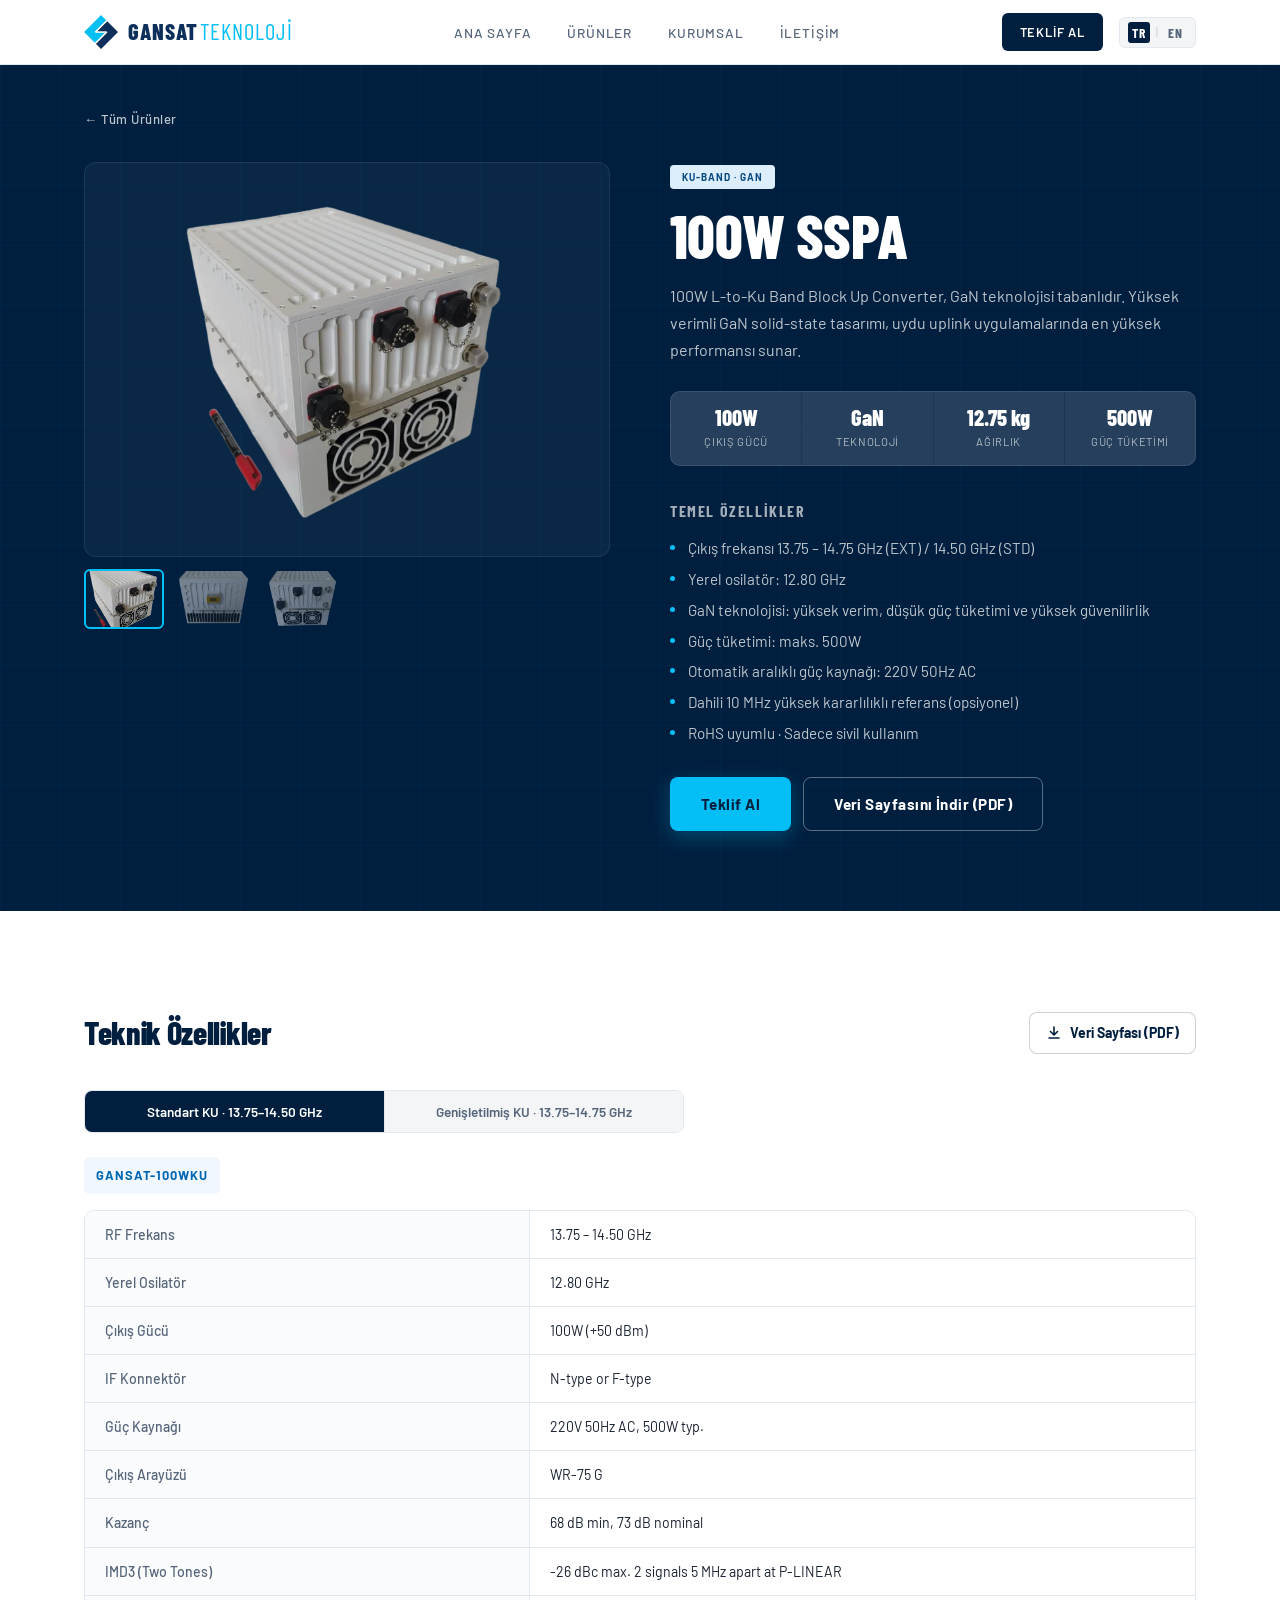
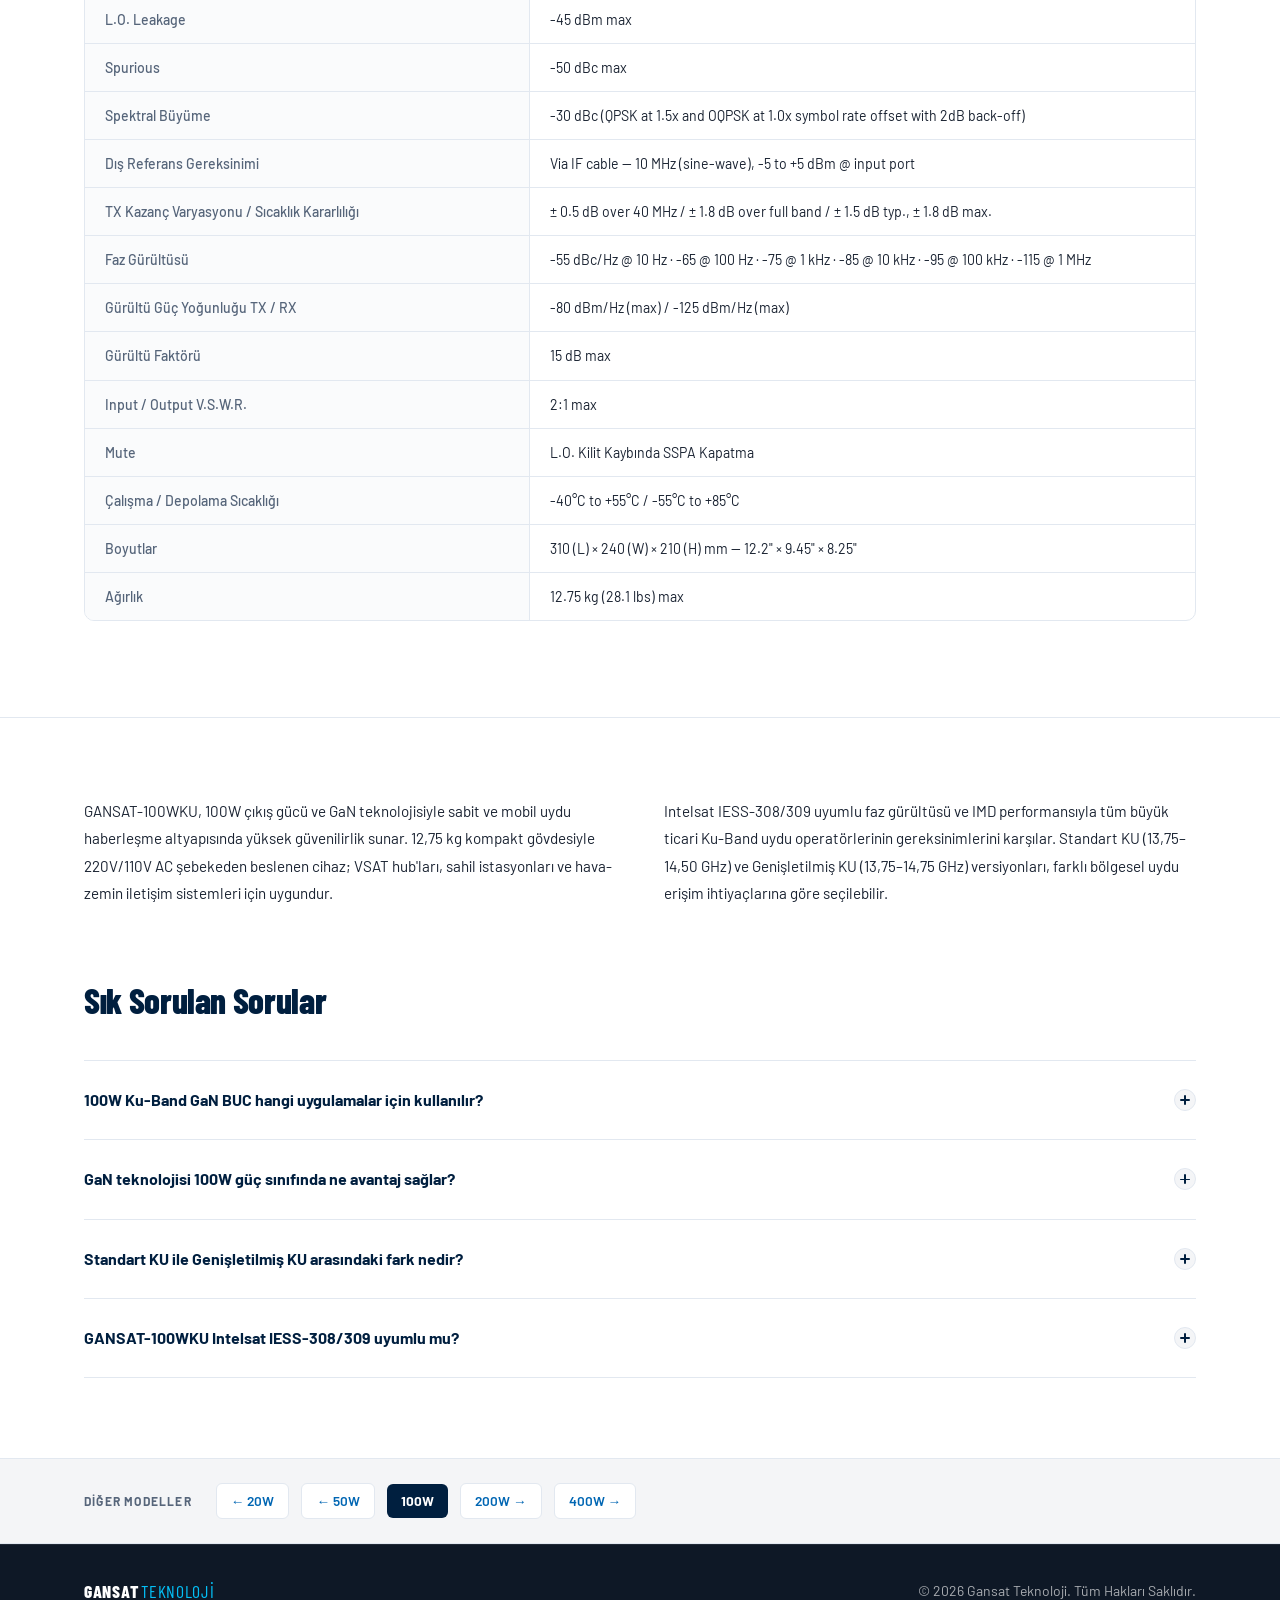
==== commit 7d953e01: "Datasheet buttons download real PDF files instead of opening print The 'Veri Sayfasini Indir (PDF)' " ====
--- a/100w-sspa.html
+++ b/100w-sspa.html
@@ -202,7 +202,7 @@
                     </ul>
                     <div class="product-actions">
                         <a href="index.html#iletisim" class="btn-primary" data-tr="Teklif Al" data-en="Request a Quote">Teklif Al</a>
-                        <button type="button" class="btn-secondary" onclick="window.print()" data-tr="Veri Sayfasını İndir (PDF)" data-en="Download Datasheet (PDF)">Veri Sayfasını İndir (PDF)</button>
+                        <a class="btn-secondary datasheet-link" href="datasheets/gansat-100wku-datasheet-tr.pdf" data-pdf-tr="datasheets/gansat-100wku-datasheet-tr.pdf" data-pdf-en="datasheets/gansat-100wku-datasheet-en.pdf" download data-tr="Veri Sayfasını İndir (PDF)" data-en="Download Datasheet (PDF)">Veri Sayfasını İndir (PDF)</a>
                     </div>
                 </div>
             </div>
@@ -213,7 +213,7 @@
         <div class="container">
             <div class="specs-head">
                 <h2 class="specs-title" data-tr="Teknik Özellikler" data-en="Technical Specifications">Teknik Özellikler</h2>
-                <button type="button" class="specs-download" onclick="window.print()"><svg width="16" height="16" viewBox="0 0 16 16" fill="none" aria-hidden="true"><path d="M8 2v8M4.5 6.5 8 10l3.5-3.5M3 13h10" stroke="currentColor" stroke-width="1.6" stroke-linecap="round" stroke-linejoin="round"/></svg><span data-tr="Veri Sayfası (PDF)" data-en="Datasheet (PDF)">Veri Sayfası (PDF)</span></button>
+                <a class="specs-download datasheet-link" href="datasheets/gansat-100wku-datasheet-tr.pdf" data-pdf-tr="datasheets/gansat-100wku-datasheet-tr.pdf" data-pdf-en="datasheets/gansat-100wku-datasheet-en.pdf" download><svg width="16" height="16" viewBox="0 0 16 16" fill="none" aria-hidden="true"><path d="M8 2v8M4.5 6.5 8 10l3.5-3.5M3 13h10" stroke="currentColor" stroke-width="1.6" stroke-linecap="round" stroke-linejoin="round"/></svg><span data-tr="Veri Sayfası (PDF)" data-en="Datasheet (PDF)">Veri Sayfası (PDF)</span></a>
             </div>
             <div class="version-tabs">
                 <button class="vtab active" onclick="switchVersion(this,'v100ku')" data-tr="Standart KU · 13.75–14.50 GHz" data-en="Standard KU · 13.75–14.50 GHz">Standart KU · 13.75–14.50 GHz</button>
@@ -365,7 +365,7 @@
                 nav.querySelector('.nav-toggle').setAttribute('aria-expanded', 'false');
             });
         });
-        function setLang(lang) { document.documentElement.lang = lang; document.querySelectorAll('[data-tr]').forEach(el => { const t = el.getAttribute('data-' + lang); if (t) el.innerHTML = t; }); document.getElementById('btn-tr').classList.toggle('active', lang === 'tr'); document.getElementById('btn-en').classList.toggle('active', lang === 'en'); }
+        function setLang(lang) { document.documentElement.lang = lang; document.querySelectorAll('[data-tr]').forEach(el => { const t = el.getAttribute('data-' + lang); if (t) el.innerHTML = t; }); document.querySelectorAll('.datasheet-link').forEach(function(a) { a.href = a.getAttribute('data-pdf-' + lang); }); document.getElementById('btn-tr').classList.toggle('active', lang === 'tr'); document.getElementById('btn-en').classList.toggle('active', lang === 'en'); }
     </script>
 </body>
 </html>
--- a/product.css
+++ b/product.css
@@ -188,7 +188,7 @@
     letter-spacing: -0.01em;
 }
 
-.specs-download { display: inline-flex; align-items: center; gap: 8px; padding: 9px 16px; background: var(--white); color: var(--navy); border: 1px solid rgba(0,31,63,0.2); border-radius: 8px; font-family: 'Barlow', sans-serif; font-size: 0.875rem; font-weight: 700; cursor: pointer; transition: background 0.2s, color 0.2s, border-color 0.2s; }
+.specs-download { text-decoration: none; display: inline-flex; align-items: center; gap: 8px; padding: 9px 16px; background: var(--white); color: var(--navy); border: 1px solid rgba(0,31,63,0.2); border-radius: 8px; font-family: 'Barlow', sans-serif; font-size: 0.875rem; font-weight: 700; cursor: pointer; transition: background 0.2s, color 0.2s, border-color 0.2s; }
 .specs-download:hover { background: var(--navy); border-color: var(--navy); color: var(--white); }
 
 .specs-table-wrap {
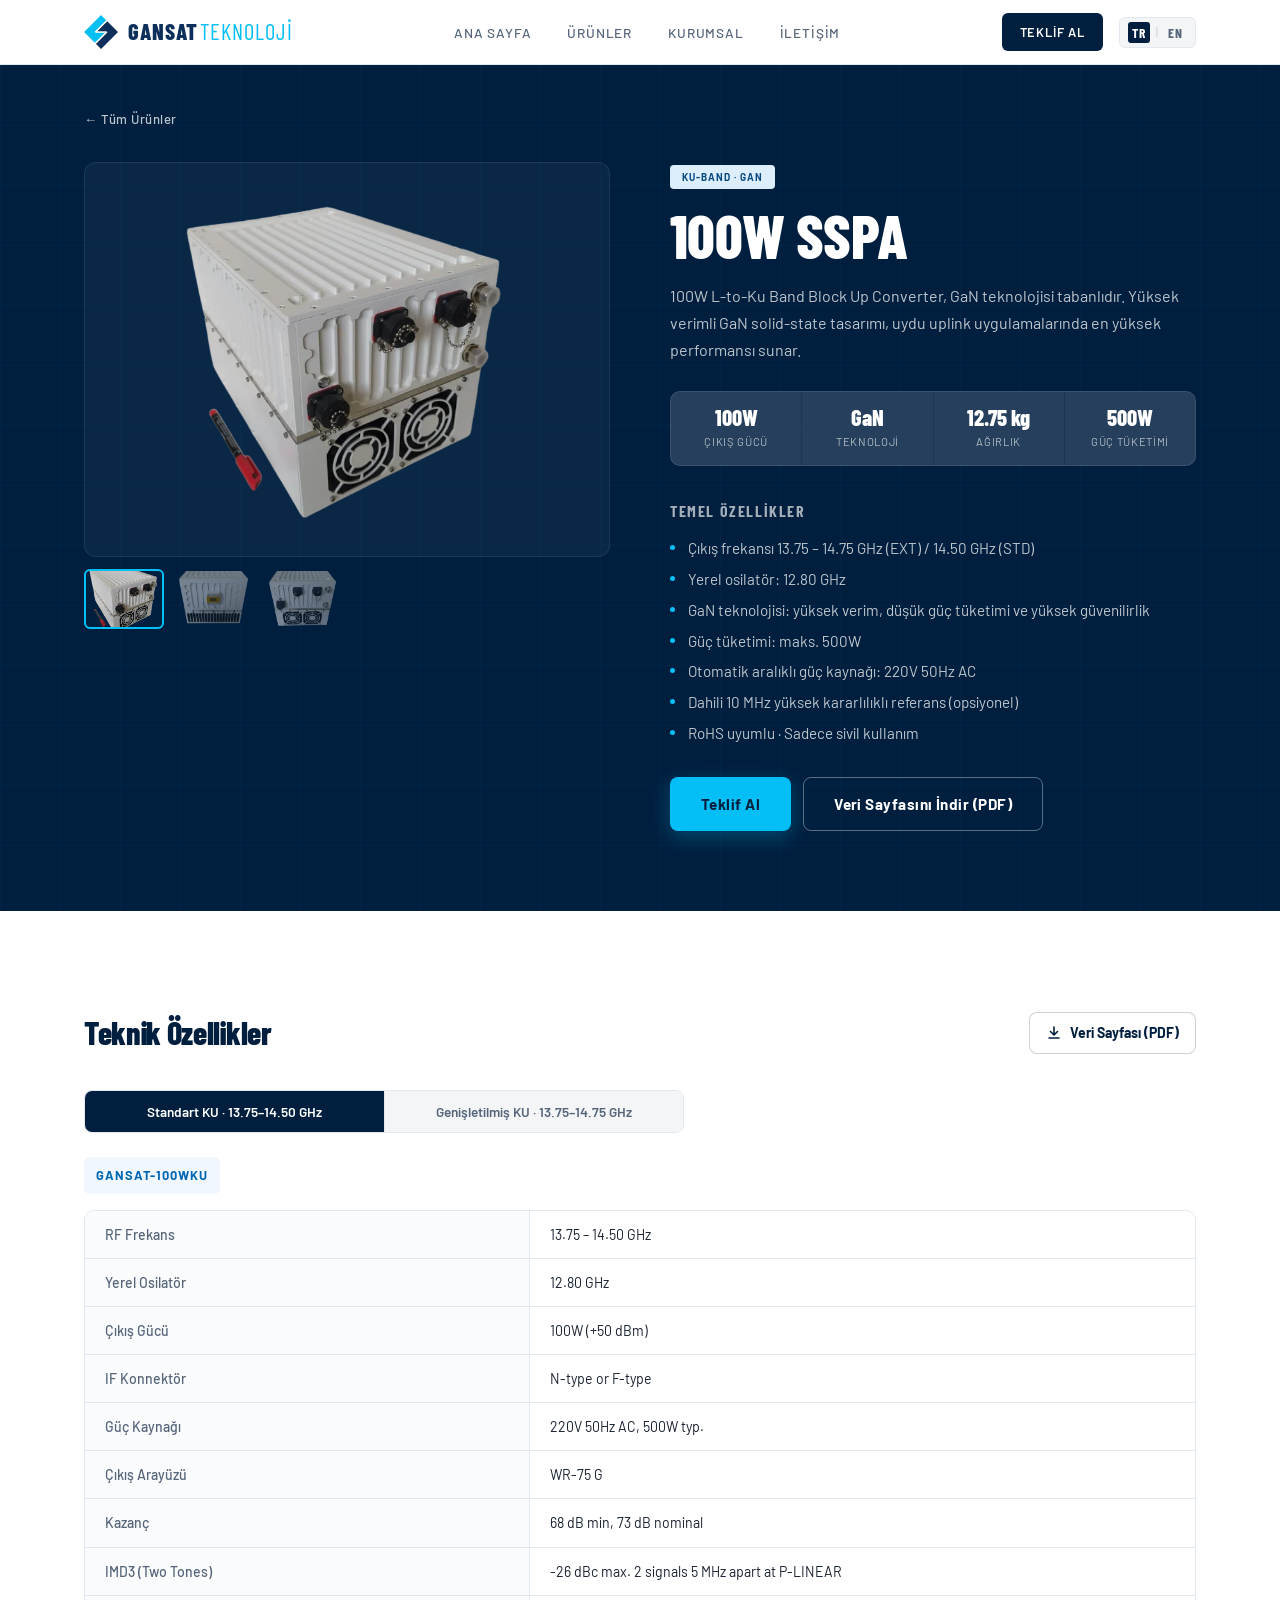
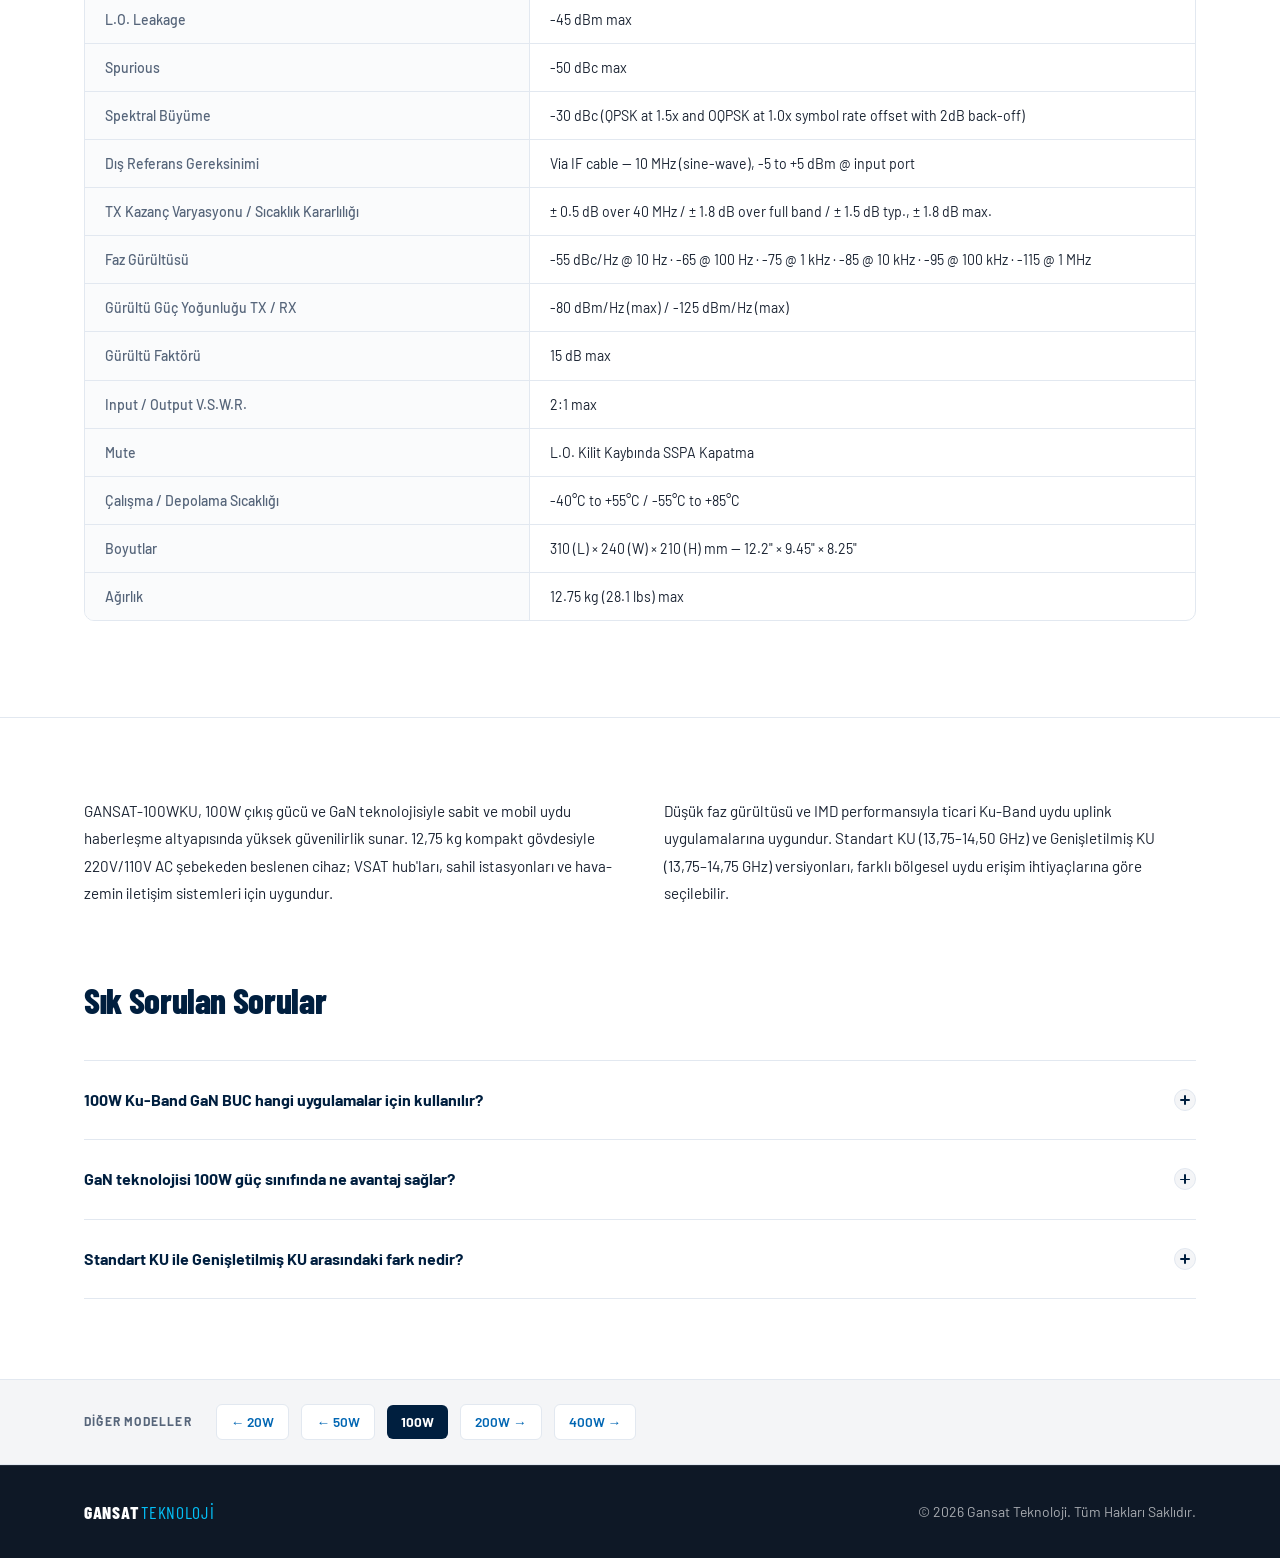
==== commit 21092181: "Remove all Intelsat IESS-308/309 references The company does not claim Intelsat compliance, so drop " ====
--- a/100w-sspa.html
+++ b/100w-sspa.html
@@ -4,7 +4,7 @@
     <meta charset="UTF-8">
     <meta name="viewport" content="width=device-width, initial-scale=1.0">
     <title>100W Ku-Band GaN BUC / SSPA | GANSAT-100WKU | Gansat Teknoloji</title>
-    <meta name="description" content="GANSAT-100WKU 100W Ku-Band GaN BUC / SSPA: +50 dBm, 13.75–14.75 GHz, Intelsat IESS-308/309 uyumlu. VSAT, SNG ve sabit uydu uplink için yerli üretim.">
+    <meta name="description" content="GANSAT-100WKU 100W Ku-Band GaN BUC / SSPA: +50 dBm, 13.75–14.75 GHz. VSAT, SNG ve sabit uydu uplink için yerli üretim.">
     <meta name="keywords" content="100W BUC, 100W SSPA, GANSAT-100WKU, GANSAT-100WEXTKU, Ku-Band BUC, GaN SSPA, Block Up Converter, uydu uplink, yerli SSPA, Gansat Teknoloji">
     <meta name="author" content="Gansat Teknoloji">
     <meta name="robots" content="index, follow, max-image-preview:large">
@@ -15,7 +15,7 @@
     <meta property="og:type" content="product">
     <meta property="og:site_name" content="Gansat Teknoloji">
     <meta property="og:title" content="100W Ku-Band GaN BUC / SSPA | GANSAT-100WKU | Gansat Teknoloji">
-    <meta property="og:description" content="GANSAT-100WKU 100W Ku-Band GaN BUC / SSPA: +50 dBm, 13.75–14.75 GHz, Intelsat IESS-308/309 uyumlu. VSAT, SNG ve sabit uydu uplink için yerli üretim.">
+    <meta property="og:description" content="GANSAT-100WKU 100W Ku-Band GaN BUC / SSPA: +50 dBm, 13.75–14.75 GHz. VSAT, SNG ve sabit uydu uplink için yerli üretim.">
     <meta property="og:url" content="https://www.gansat.com.tr/100w-sspa.html">
     <meta property="og:image" content="https://www.gansat.com.tr/og-100w.jpg">
     <meta property="og:image:type" content="image/jpeg">
@@ -28,7 +28,7 @@
     <!-- Twitter / X Card -->
     <meta name="twitter:card" content="summary_large_image">
     <meta name="twitter:title" content="100W Ku-Band GaN BUC / SSPA | GANSAT-100WKU | Gansat Teknoloji">
-    <meta name="twitter:description" content="GANSAT-100WKU 100W Ku-Band GaN BUC / SSPA: +50 dBm, 13.75–14.75 GHz, Intelsat IESS-308/309 uyumlu. VSAT, SNG ve sabit uydu uplink için yerli üretim.">
+    <meta name="twitter:description" content="GANSAT-100WKU 100W Ku-Band GaN BUC / SSPA: +50 dBm, 13.75–14.75 GHz. VSAT, SNG ve sabit uydu uplink için yerli üretim.">
     <meta name="twitter:image" content="https://www.gansat.com.tr/og-100w.jpg">
     <meta name="twitter:image:alt" content="GANSAT-100WKU 100W Ku-Band GaN SSPA / BUC">
 
@@ -73,7 +73,7 @@
             {
               "@type": "Product",
               "name": "GANSAT-100WKU — 100W Ku-Band GaN BUC / SSPA",
-              "description": "100W Ku-Band GaN Solid-State Power Amplifier / Block Up Converter. 13.75–14.75 GHz, +50 dBm P1dB, Intelsat IESS-308/309 compliant.",
+              "description": "100W Ku-Band GaN Solid-State Power Amplifier / Block Up Converter. 13.75–14.75 GHz, +50 dBm P1dB.",
               "brand": {
                 "@type": "Brand",
                 "name": "Gansat Teknoloji"
@@ -121,14 +121,6 @@
                   "acceptedAnswer": {
                     "@type": "Answer",
                     "text": "Standart KU (GANSAT-100WKU) 13,75–14,50 GHz, Genişletilmiş KU (GANSAT-100WEXTKU) 13,75–14,75 GHz aralığını kapsar."
-                  }
-                },
-                {
-                  "@type": "Question",
-                  "name": "GANSAT-100WKU Intelsat IESS-308/309 uyumlu mu?",
-                  "acceptedAnswer": {
-                    "@type": "Answer",
-                    "text": "Evet. GANSAT-100WKU, Intelsat IESS-308/309 faz gürültüsü gereksinimlerini karşılar: 10 Hz'de -55 dBc/Hz, 1 kHz'de -75 dBc/Hz, 100 kHz'de -95 dBc/Hz."
                   }
                 }
               ]
@@ -235,7 +227,7 @@
                     <tr><td data-tr="Spektral Büyüme" data-en="Spectral Regrowth">Spektral Büyüme</td><td>-30 dBc (QPSK at 1.5x and OQPSK at 1.0x symbol rate offset with 2dB back-off)</td></tr>
                     <tr><td data-tr="Dış Referans Gereksinimi" data-en="External Reference Requirement">Dış Referans Gereksinimi</td><td>Via IF cable — 10 MHz (sine-wave), -5 to +5 dBm @ input port</td></tr>
                     <tr><td data-tr="TX Kazanç Varyasyonu / Sıcaklık Kararlılığı" data-en="TX Gain Variation / Temperature Stability">TX Kazanç Varyasyonu / Sıcaklık Kararlılığı</td><td>± 0.5 dB over 40 MHz / ± 1.8 dB over full band / ± 1.5 dB typ., ± 1.8 dB max.</td></tr>
-                    <tr><td data-tr="Faz Gürültüsü (Intelsat IESS-308/309)" data-en="Phase Noise (Intelsat IESS-308/309)">Faz Gürültüsü</td><td>-55 dBc/Hz @ 10 Hz · -65 @ 100 Hz · -75 @ 1 kHz · -85 @ 10 kHz · -95 @ 100 kHz · -115 @ 1 MHz</td></tr>
+                    <tr><td data-tr="Faz Gürültüsü" data-en="Phase Noise">Faz Gürültüsü</td><td>-55 dBc/Hz @ 10 Hz · -65 @ 100 Hz · -75 @ 1 kHz · -85 @ 10 kHz · -95 @ 100 kHz · -115 @ 1 MHz</td></tr>
                     <tr><td data-tr="Gürültü Güç Yoğunluğu TX / RX" data-en="Noise Power Density TX / RX">Gürültü Güç Yoğunluğu TX / RX</td><td>-80 dBm/Hz (max) / -125 dBm/Hz (max)</td></tr>
                     <tr><td data-tr="Gürültü Faktörü" data-en="Noise Figure">Gürültü Faktörü</td><td>15 dB max</td></tr>
                     <tr><td>Input / Output V.S.W.R.</td><td>2:1 max</td></tr>
@@ -261,7 +253,7 @@
                     <tr><td data-tr="Spektral Büyüme" data-en="Spectral Regrowth">Spektral Büyüme</td><td>-30 dBc (QPSK at 1.5x and OQPSK at 1.0x symbol rate offset with 2dB back-off)</td></tr>
                     <tr><td data-tr="Dış Referans Gereksinimi" data-en="External Reference Requirement">Dış Referans Gereksinimi</td><td>Via IF cable — 10 MHz (sine-wave), -5 to +5 dBm @ input port</td></tr>
                     <tr><td data-tr="TX Kazanç Varyasyonu / Sıcaklık Kararlılığı" data-en="TX Gain Variation / Temperature Stability">TX Kazanç Varyasyonu / Sıcaklık Kararlılığı</td><td>± 0.5 dB over 40 MHz / ± 1.8 dB over full band / ± 1.5 dB typ., ± 1.8 dB max.</td></tr>
-                    <tr><td data-tr="Faz Gürültüsü (Intelsat IESS-308/309)" data-en="Phase Noise (Intelsat IESS-308/309)">Faz Gürültüsü</td><td>-55 dBc/Hz @ 10 Hz · -65 @ 100 Hz · -75 @ 1 kHz · -85 @ 10 kHz · -95 @ 100 kHz · -115 @ 1 MHz</td></tr>
+                    <tr><td data-tr="Faz Gürültüsü" data-en="Phase Noise">Faz Gürültüsü</td><td>-55 dBc/Hz @ 10 Hz · -65 @ 100 Hz · -75 @ 1 kHz · -85 @ 10 kHz · -95 @ 100 kHz · -115 @ 1 MHz</td></tr>
                     <tr><td data-tr="Gürültü Güç Yoğunluğu TX / RX" data-en="Noise Power Density TX / RX">Gürültü Güç Yoğunluğu TX / RX</td><td>-80 dBm/Hz (max) / -125 dBm/Hz (max)</td></tr>
                     <tr><td data-tr="Gürültü Faktörü" data-en="Noise Figure">Gürültü Faktörü</td><td>15 dB max</td></tr>
                     <tr><td>Input / Output V.S.W.R.</td><td>2:1 max</td></tr>
@@ -278,7 +270,7 @@
         <div class="container">
             <div class="product-description">
                 <p data-tr="GANSAT-100WKU, 100W çıkış gücü ve GaN teknolojisiyle sabit ve mobil uydu haberleşme altyapısında yüksek güvenilirlik sunar. 12,75 kg kompakt gövdesiyle 220V/110V AC şebekeden beslenen cihaz; VSAT hub'ları, sahil istasyonları ve hava-zemin iletişim sistemleri için uygundur." data-en="The GANSAT-100WKU delivers 100W of Ku-Band RF power with GaN technology for fixed and mobile satellite communication infrastructure. Weighing 12.75 kg and powered from 220V/110V AC mains, it is suited for VSAT hubs, coastal stations, and air-to-ground communication systems.">GANSAT-100WKU, 100W çıkış gücü ve GaN teknolojisiyle sabit ve mobil uydu haberleşme altyapısında yüksek güvenilirlik sunar. 12,75 kg kompakt gövdesiyle 220V/110V AC şebekeden beslenen cihaz; VSAT hub'ları, sahil istasyonları ve hava-zemin iletişim sistemleri için uygundur.</p>
-                <p data-tr="Intelsat IESS-308/309 uyumlu faz gürültüsü ve IMD performansıyla tüm büyük ticari Ku-Band uydu operatörlerinin gereksinimlerini karşılar. Standart KU (13,75–14,50 GHz) ve Genişletilmiş KU (13,75–14,75 GHz) versiyonları, farklı bölgesel uydu erişim ihtiyaçlarına göre seçilebilir." data-en="Compliant with Intelsat IESS-308/309 phase noise and IMD specifications, the GANSAT-100WKU meets the requirements of all major commercial Ku-Band satellite operators. Standard KU (13.75–14.50 GHz) and Extended KU (13.75–14.75 GHz) versions are available to match regional satellite access requirements.">Intelsat IESS-308/309 uyumlu faz gürültüsü ve IMD performansıyla tüm büyük ticari Ku-Band uydu operatörlerinin gereksinimlerini karşılar. Standart KU (13,75–14,50 GHz) ve Genişletilmiş KU (13,75–14,75 GHz) versiyonları, farklı bölgesel uydu erişim ihtiyaçlarına göre seçilebilir.</p>
+                <p data-tr="Düşük faz gürültüsü ve IMD performansıyla ticari Ku-Band uydu uplink uygulamalarına uygundur. Standart KU (13,75–14,50 GHz) ve Genişletilmiş KU (13,75–14,75 GHz) versiyonları, farklı bölgesel uydu erişim ihtiyaçlarına göre seçilebilir." data-en="With low phase noise and IMD performance, the GANSAT-100WKU is well suited to commercial Ku-Band satellite uplink applications. Standard KU (13.75–14.50 GHz) and Extended KU (13.75–14.75 GHz) versions are available to match regional satellite access requirements.">Düşük faz gürültüsü ve IMD performansıyla ticari Ku-Band uydu uplink uygulamalarına uygundur. Standart KU (13,75–14,50 GHz) ve Genişletilmiş KU (13,75–14,75 GHz) versiyonları, farklı bölgesel uydu erişim ihtiyaçlarına göre seçilebilir.</p>
             </div>
             <div class="product-faq">
                 <h2 data-tr="Sık Sorulan Sorular" data-en="Frequently Asked Questions">Sık Sorulan Sorular</h2>
@@ -313,17 +305,6 @@
                     </h3>
                     <div class="faq-answer">
                         <p data-tr="Standart KU versiyonu (GANSAT-100WKU) 13,75–14,50 GHz aralığını kapsarken, Genişletilmiş KU versiyonu (GANSAT-100WEXTKU) 13,75–14,75 GHz'e kadar çıkar. Genişletilmiş KU, bazı uydu operatörlerinin bölgesel kapsama için kullandığı ek transponder kapasitesini destekler." data-en="The Standard KU version (GANSAT-100WKU) covers 13.75–14.50 GHz, while the Extended KU version (GANSAT-100WEXTKU) extends to 13.75–14.75 GHz. The Extended KU band supports additional transponder capacity used by some satellite operators for regional coverage.">Standart KU versiyonu (GANSAT-100WKU) 13,75–14,50 GHz aralığını kapsarken, Genişletilmiş KU versiyonu (GANSAT-100WEXTKU) 13,75–14,75 GHz'e kadar çıkar. Genişletilmiş KU, bazı uydu operatörlerinin bölgesel kapsama için kullandığı ek transponder kapasitesini destekler.</p>
-                    </div>
-                </div>
-                <div class="faq-item">
-                    <h3>
-                        <button class="faq-toggle" aria-expanded="false" onclick="toggleFaq(this)">
-                            <span class="faq-toggle-text" data-tr="GANSAT-100WKU Intelsat IESS-308/309 uyumlu mu?" data-en="Is the GANSAT-100WKU Intelsat IESS-308/309 compliant?">GANSAT-100WKU Intelsat IESS-308/309 uyumlu mu?</span>
-                            <span class="faq-icon"></span>
-                        </button>
-                    </h3>
-                    <div class="faq-answer">
-                        <p data-tr="Evet. GANSAT-100WKU, Intelsat IESS-308/309 faz gürültüsü gereksinimlerini karşılar: 10 Hz'de -55 dBc/Hz, 1 kHz'de -75 dBc/Hz, 100 kHz'de -95 dBc/Hz. Bu uyumluluk, cihazın komşu kanallarda parazit oluşturmadan büyük ticari Ku-Band uydu transponderlerinde kullanılabilmesini sağlar." data-en="Yes. The GANSAT-100WKU meets Intelsat IESS-308/309 phase noise requirements: -55 dBc/Hz at 10 Hz, -75 dBc/Hz at 1 kHz, and -95 dBc/Hz at 100 kHz. This compliance ensures interference-free operation on major commercial Ku-Band satellite transponders.">Evet. GANSAT-100WKU, Intelsat IESS-308/309 faz gürültüsü gereksinimlerini karşılar: 10 Hz'de -55 dBc/Hz, 1 kHz'de -75 dBc/Hz, 100 kHz'de -95 dBc/Hz. Bu uyumluluk, cihazın komşu kanallarda parazit oluşturmadan büyük ticari Ku-Band uydu transponderlerinde kullanılabilmesini sağlar.</p>
                     </div>
                 </div>
             </div>
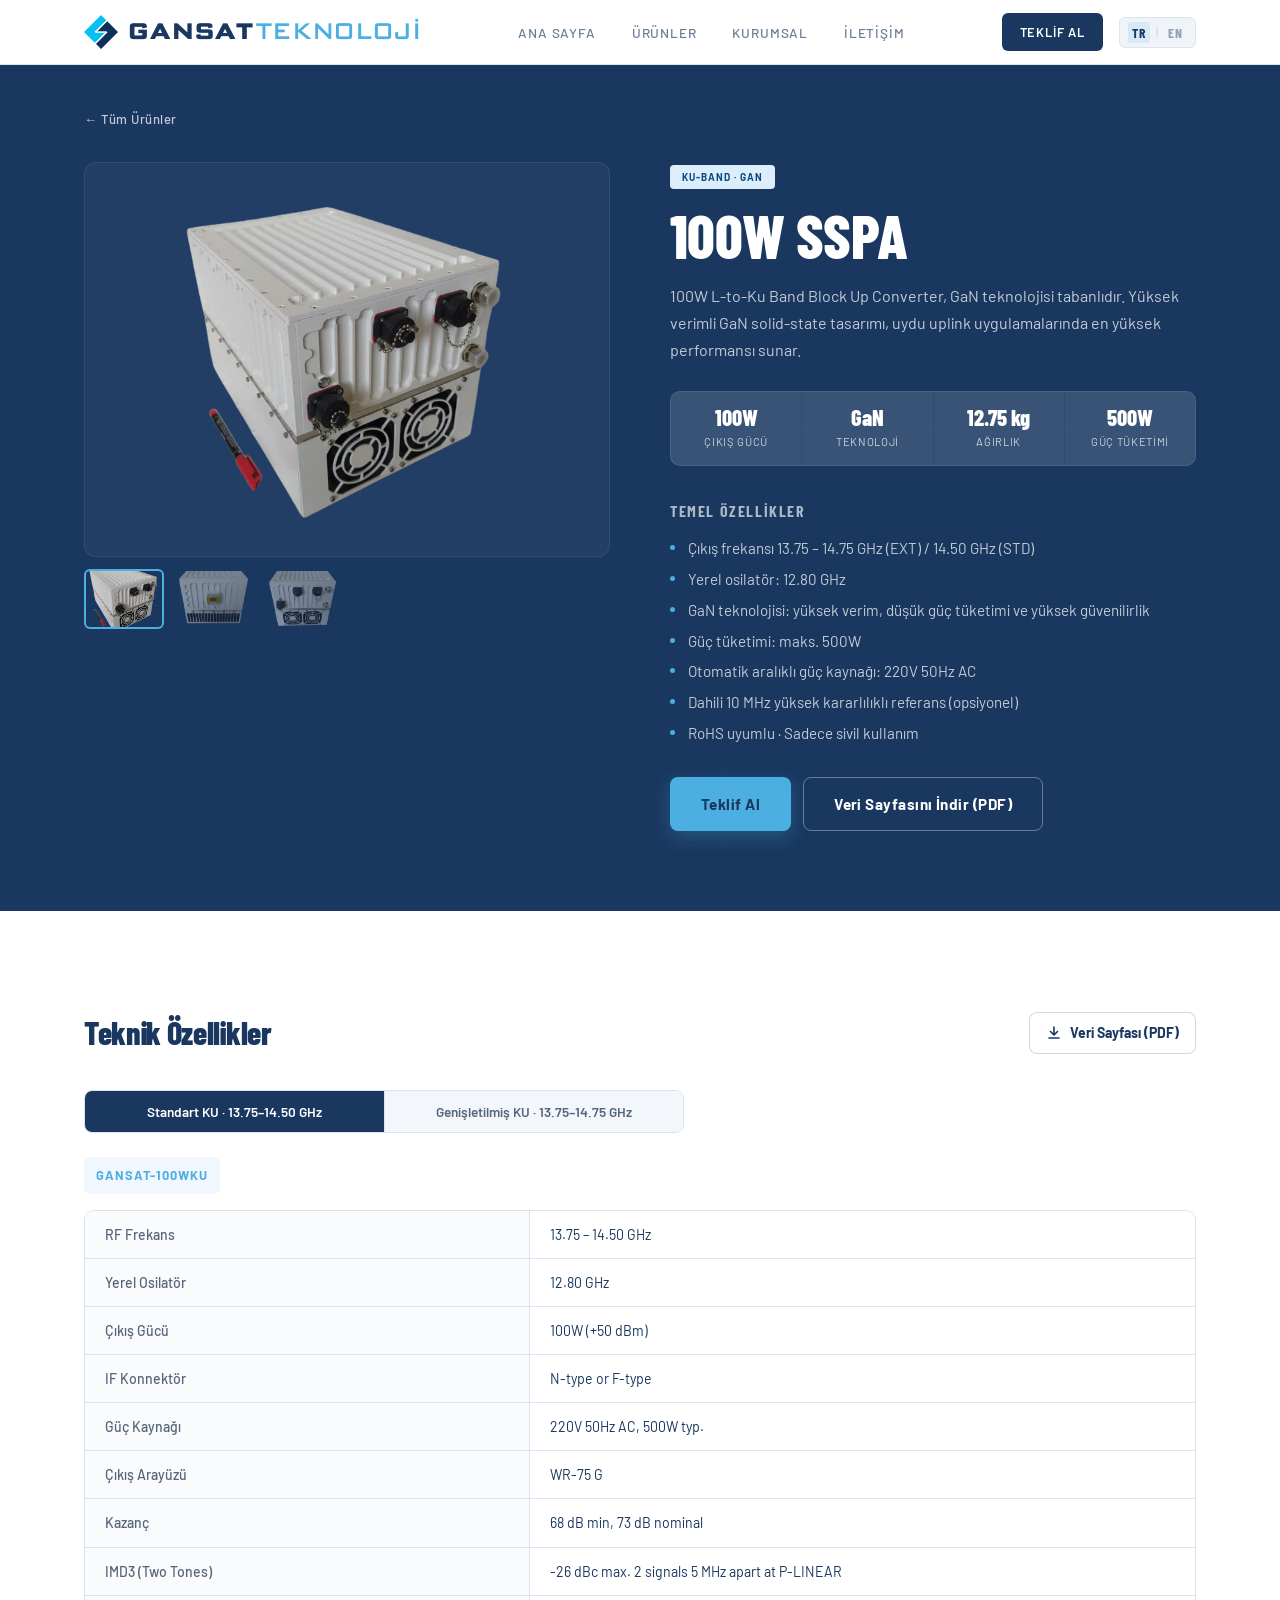
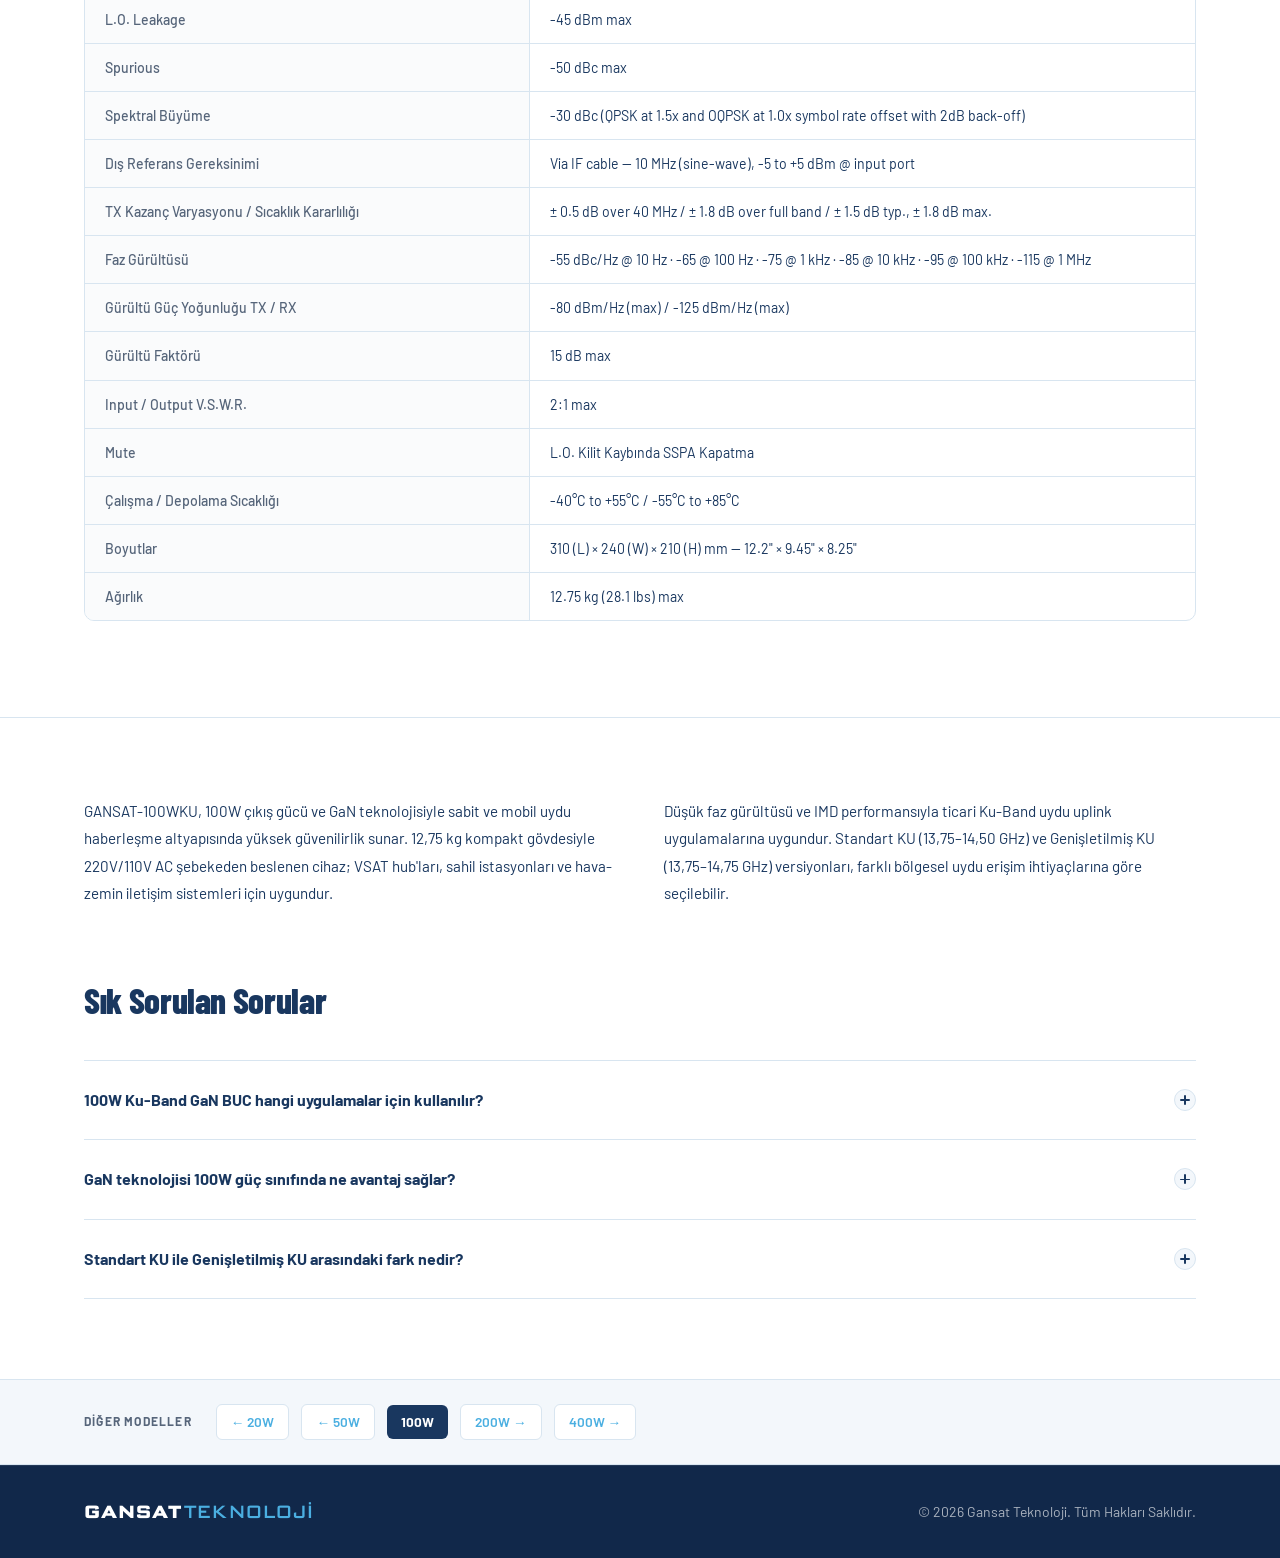
==== commit 57d22bf2: "Restore features lost in the colour/grid update, keeping the new design The 'FONT AND PRODUCTS PAGE " ====
--- a/100w-sspa.html
+++ b/100w-sspa.html
@@ -8,7 +8,7 @@
     <meta name="keywords" content="100W BUC, 100W SSPA, GANSAT-100WKU, GANSAT-100WEXTKU, Ku-Band BUC, GaN SSPA, Block Up Converter, uydu uplink, yerli SSPA, Gansat Teknoloji">
     <meta name="author" content="Gansat Teknoloji">
     <meta name="robots" content="index, follow, max-image-preview:large">
-    <meta name="theme-color" content="#001f3f">
+    <meta name="theme-color" content="#19375F">
     <link rel="canonical" href="https://www.gansat.com.tr/100w-sspa.html">
 
     <!-- Open Graph (LinkedIn, WhatsApp, Facebook) -->
--- a/style.css
+++ b/style.css
@@ -1,24 +1,34 @@
+/* ===================== SCIENCE GOTHIC FONT ===================== */
+@font-face {
+    font-family: 'Science Gothic';
+    /* Logo yazısı için küçültülmüş kopya (yalnızca gerekli harfler, 400–700 ağırlık) */
+    src: url('science-gothic.woff2') format('woff2');
+    font-weight: 400 700;
+    font-style: normal;
+    font-display: swap;
+}
+
 /* ===================== RESET & BASE ===================== */
 *, *::before, *::after { margin: 0; padding: 0; box-sizing: border-box; }
 html { scroll-behavior: smooth; }
 
 :root {
     /* Renkler — derin mavi, koyu arduvaz (slate) ve metalik vurgular */
-    --navy: #001f3f;
-    --navy-mid: #002d5a;
-    --slate: #0e1826;
+    --navy: #19375F;
+    --navy-mid: #1e4070;
+    --slate: #11284a;
     --slate-line: rgba(255,255,255,0.08);
-    --blue: #0066b3;
-    --blue-bright: #04bff6;
-    --blue-bright-hover: #3dd0fa;
-    --teal: #00c9a7;
+    --blue: #4BAFE1;
+    --blue-bright: #4BAFE1;
+    --blue-bright-hover: #6fc0ea;
+    --teal: #4BAFE1;
     --silver: #c5ced9;
     --metal: linear-gradient(135deg, #f1f4f8 0%, #b6c1ce 38%, #eef2f6 52%, #8f9cad 100%);
     --white: #ffffff;
-    --off-white: #f4f5f7;
-    --text: #1a2332;
+    --off-white: #f3f7fb;
+    --text: #19375F;
     --text-muted: #56657a;
-    --border: #e2e8f0;
+    --border: #d8e5f0;
     /* Koyu zemin üzeri metin (WCAG AA ≥ 4.5:1) */
     --on-dark: rgba(255,255,255,0.92);
     --on-dark-muted: rgba(255,255,255,0.74);
@@ -32,40 +42,40 @@
     --section-y: 96px;
     --radius: 12px;
     --ease: cubic-bezier(0.2, 0.7, 0.2, 1);
-    --focus-ring: 0 0 0 3px rgba(4,191,246,0.55);
-}
-
-::selection { background: rgba(4,191,246,0.25); }
+    --focus-ring: 0 0 0 3px rgba(75,175,225,0.55);
+}
+
+::selection { background: rgba(75,175,225,0.25); }
 :focus-visible { outline: 2px solid var(--blue-bright); outline-offset: 3px; border-radius: 4px; }
 
 body { font-family: 'Barlow', sans-serif; color: var(--text); background: var(--off-white); line-height: 1.6; }
 .container { max-width: 1160px; margin: 0 auto; padding: 0 24px; }
 
 /* ===================== HEADER ===================== */
-header { background: var(--white); position: sticky; top: 0; z-index: 1000; border-bottom: 1px solid var(--border); box-shadow: 0 1px 8px rgba(0,31,63,0.06); }
+header { background: var(--white); position: sticky; top: 0; z-index: 1000; border-bottom: 1px solid var(--border); box-shadow: 0 2px 12px rgba(27,54,93,0.08); }
 nav { display: flex; justify-content: space-between; align-items: center; height: 64px; }
 
-.logo { font-family: 'Barlow Condensed', sans-serif; font-weight: 800; font-size: 1.4rem; color: var(--white); letter-spacing: 0.04em; text-decoration: none; display: flex; align-items: center; }
-.logo span { color: var(--blue-bright); font-weight: 400; margin-left: 2px; }
+.logo { font-family: 'Science Gothic', 'Barlow Condensed', sans-serif; font-weight: 700; font-size: 1.4rem; color: #19375F; letter-spacing: 0.06em; text-decoration: none; display: flex; align-items: center; }
+.logo span { color: #4BAFE1; font-weight: 400; margin-left: 2px; }
 .logo-mark { width: 34px; height: 34px; margin-right: 10px; flex-shrink: 0; }
-header .logo { color: #0d2f5c; }
+header .logo { color: #19375F; }
 
 .nav-links { list-style: none; display: flex; gap: 36px; }
-.nav-links a { position: relative; color: var(--text-muted); text-decoration: none; font-size: 0.85rem; font-weight: 500; letter-spacing: 0.06em; text-transform: uppercase; transition: color 0.2s; }
+.nav-links a { position: relative; color: rgba(25,55,95,0.65); text-decoration: none; font-size: 0.85rem; font-weight: 500; letter-spacing: 0.06em; text-transform: uppercase; transition: color 0.2s; }
 .nav-links a::after { content: ''; position: absolute; left: 0; right: 0; bottom: -4px; height: 2px; background: var(--blue-bright); border-radius: 2px; transform: scaleX(0); transform-origin: left; transition: transform 0.25s var(--ease); }
-.nav-links a:hover { color: var(--navy); }
+.nav-links a:hover { color: #19375F; }
 .nav-links a:hover::after, .nav-links a.active-nav::after { transform: scaleX(1); }
 
 .nav-right { display: flex; align-items: center; gap: 16px; }
 .nav-cta { display: inline-flex; align-items: center; padding: 9px 18px; background: var(--navy); color: var(--white); text-decoration: none; font-size: 0.8rem; font-weight: 600; letter-spacing: 0.06em; text-transform: uppercase; border-radius: 6px; transition: background 0.2s, transform 0.15s, box-shadow 0.2s; }
-.nav-cta:hover { background: var(--navy-mid); box-shadow: 0 4px 14px rgba(0,31,63,0.25); }
+.nav-cta:hover { background: var(--navy-mid); box-shadow: 0 4px 14px rgba(25,55,95,0.25); }
 .nav-cta:active { transform: translateY(1px); }
 
-.lang-toggle { display: flex; align-items: center; gap: 6px; background: var(--off-white); border: 1px solid var(--border); border-radius: 6px; padding: 4px 8px; }
-.lang-btn { background: none; border: none; color: var(--text-muted); font-family: 'Barlow Condensed', sans-serif; font-size: 0.85rem; font-weight: 700; letter-spacing: 0.08em; cursor: pointer; padding: 2px 4px; border-radius: 3px; transition: color 0.2s, background 0.2s; }
-.lang-btn.active { color: var(--white); background: var(--navy); }
-.lang-btn:hover:not(.active) { color: var(--navy); }
-.lang-divider { color: var(--silver); font-size: 0.75rem; user-select: none; }
+.lang-toggle { display: flex; align-items: center; gap: 6px; background: #f0f4f9; border: 1px solid var(--border); border-radius: 6px; padding: 4px 8px; }
+.lang-btn { background: none; border: none; color: rgba(25,55,95,0.45); font-family: 'Barlow Condensed', sans-serif; font-size: 0.85rem; font-weight: 700; letter-spacing: 0.08em; cursor: pointer; padding: 2px 4px; border-radius: 3px; transition: color 0.2s, background 0.2s; }
+.lang-btn.active { color: #19375F; background: rgba(75,175,225,0.15); }
+.lang-btn:hover:not(.active) { color: rgba(25,55,95,0.75); }
+.lang-divider { color: rgba(25,55,95,0.2); font-size: 0.75rem; user-select: none; }
 .nav-toggle { display: none; flex-direction: column; justify-content: center; gap: 5px; width: 40px; height: 40px; padding: 0 9px; background: none; border: 1px solid var(--border); border-radius: 6px; cursor: pointer; }
 .nav-toggle span { display: block; height: 2px; background: var(--navy); border-radius: 1px; transition: transform 0.2s, opacity 0.2s; }
 nav.nav-open .nav-toggle span:nth-child(1) { transform: translateY(7px) rotate(45deg); }
@@ -75,7 +85,7 @@
 /* ===================== HERO ===================== */
 .hero { min-height: 92vh; background: var(--navy); display: flex; flex-direction: column; justify-content: center; align-items: center; text-align: center; padding: 80px 24px 60px; position: relative; overflow: hidden; }
 
-.hero-bg-grid { position: absolute; inset: 0; background-image: linear-gradient(rgba(4,191,246,0.04) 1px, transparent 1px), linear-gradient(90deg, rgba(4,191,246,0.04) 1px, transparent 1px); background-size: 60px 60px; pointer-events: none; }
+.hero-bg-grid { position: absolute; inset: 0; background-image: linear-gradient(rgba(75,175,225,0.04) 1px, transparent 1px), linear-gradient(90deg, rgba(75,175,225,0.04) 1px, transparent 1px); background-size: 60px 60px; pointer-events: none; }
 
 .hero-particles { position: absolute; inset: 0; width: 100%; height: 100%; pointer-events: none; z-index: 0; }
 
@@ -96,7 +106,7 @@
 
 .radar-ring {
     fill: none;
-    stroke: #04bff6;
+    stroke: #4BAFE1;
     stroke-width: 1;
     animation: radarPulse 3s ease-out infinite;
 }
@@ -110,11 +120,11 @@
     fill: url(#sweepGrad);
     animation: radarRotate 4s linear infinite;
     transform-origin: 300px 300px;
-    fill: rgba(4,191,246,0.15);
+    fill: rgba(75,175,225,0.15);
 }
 
 .radar-sweep-line {
-    stroke: #04bff6;
+    stroke: #4BAFE1;
     stroke-width: 1.5;
     animation: radarRotate 4s linear infinite;
     transform-origin: 300px 300px;
@@ -140,9 +150,9 @@
 
 .btn-primary, .btn-secondary { display: inline-flex; align-items: center; justify-content: center; gap: 8px; padding: 14px 30px; min-height: 48px; text-decoration: none; font-weight: 700; font-size: 0.95rem; letter-spacing: 0.03em; border-radius: 8px; border: 1px solid transparent; cursor: pointer; transition: background 0.2s, color 0.2s, border-color 0.2s, transform 0.15s var(--ease), box-shadow 0.2s; }
 /* Birincil eylem: marka mavisi zemin + lacivert metin (7.7:1) */
-.btn-primary { background: var(--blue-bright); color: var(--navy); box-shadow: 0 6px 20px rgba(4,191,246,0.28); }
-.btn-primary:hover { background: var(--blue-bright-hover); transform: translateY(-2px); box-shadow: 0 10px 28px rgba(4,191,246,0.38); }
-.btn-primary:active { transform: translateY(0); box-shadow: 0 3px 10px rgba(4,191,246,0.3); }
+.btn-primary { background: var(--blue-bright); color: var(--navy); box-shadow: 0 6px 20px rgba(75,175,225,0.28); }
+.btn-primary:hover { background: var(--blue-bright-hover); transform: translateY(-2px); box-shadow: 0 10px 28px rgba(75,175,225,0.38); }
+.btn-primary:active { transform: translateY(0); box-shadow: 0 3px 10px rgba(75,175,225,0.3); }
 /* İkincil eylem: koyu zemin üzerinde çerçeveli */
 .btn-secondary { background: transparent; color: var(--white); border-color: rgba(197,206,217,0.45); }
 .btn-secondary:hover { background: rgba(255,255,255,0.08); border-color: var(--silver); transform: translateY(-2px); }
@@ -181,10 +191,10 @@
 }
 
 .why-card:hover {
-    background: rgba(4,191,246,0.06);
-    border-color: rgba(4,191,246,0.5);
+    background: rgba(75,175,225,0.06);
+    border-color: rgba(75,175,225,0.5);
     transform: translateY(-3px);
-    box-shadow: 0 8px 30px rgba(0,0,0,0.3), 0 0 20px rgba(4,191,246,0.1);
+    box-shadow: 0 8px 30px rgba(0,0,0,0.3), 0 0 20px rgba(75,175,225,0.1);
 }
 
 .why-card::after {
@@ -261,7 +271,7 @@
     transition: background 0.2s;
 }
 
-.stat-card:hover { background: rgba(4,191,246,0.06); }
+.stat-card:hover { background: rgba(75,175,225,0.06); }
 
 .stat-card-num {
     display: flex;
@@ -331,7 +341,7 @@
 .about-section { padding: 24px 0 calc(var(--section-y) * 0.75); background: var(--white); }
 .about-grid { display: grid; grid-template-columns: 1fr 1.4fr; gap: 80px; align-items: center; }
 
-.section-tag { display: inline-block; font-size: var(--fs-eyebrow); font-weight: 700; letter-spacing: 0.14em; text-transform: uppercase; color: var(--blue); border: 1px solid rgba(0,102,179,0.25); padding: 5px 14px; border-radius: 20px; margin-bottom: 16px; }
+.section-tag { display: inline-block; font-size: var(--fs-eyebrow); font-weight: 700; letter-spacing: 0.14em; text-transform: uppercase; color: var(--blue); border: 1px solid rgba(75,175,225,0.25); padding: 5px 14px; border-radius: 20px; margin-bottom: 16px; }
 .section-tag.light { color: var(--on-dark-muted); border-color: rgba(197,206,217,0.3); }
 
 /* Ortak bölüm başlığı ölçeği */
@@ -349,7 +359,7 @@
 /* ===================== GALERİ ===================== */
 .gallery-section { padding: 0 0 var(--section-y); background: var(--white); }
 .gallery-grid { display: grid; grid-template-columns: 1fr 1fr; gap: 16px; }
-.gallery-item { position: relative; border-radius: var(--radius); overflow: hidden; aspect-ratio: 16/9; box-shadow: 0 1px 2px rgba(0,31,63,0.06), 0 8px 24px rgba(0,31,63,0.08); }
+.gallery-item { position: relative; border-radius: var(--radius); overflow: hidden; aspect-ratio: 16/9; box-shadow: 0 1px 2px rgba(25,55,95,0.06), 0 8px 24px rgba(25,55,95,0.08); }
 .gallery-item img { width: 100%; height: 100%; object-fit: cover; display: block; transition: transform 0.4s ease; }
 .gallery-item:hover img { transform: scale(1.03); }
 
@@ -362,7 +372,7 @@
 }
 
 .solutions-section::after { content: none; }
-.solutions-section::before { content: ''; position: absolute; inset: 0; background-image: linear-gradient(rgba(4,191,246,0.03) 1px, transparent 1px), linear-gradient(90deg, rgba(4,191,246,0.03) 1px, transparent 1px); background-size: 60px 60px; pointer-events: none; z-index: 0; }
+.solutions-section::before { content: ''; position: absolute; inset: 0; background-image: linear-gradient(rgba(75,175,225,0.03) 1px, transparent 1px), linear-gradient(90deg, rgba(75,175,225,0.03) 1px, transparent 1px); background-size: 60px 60px; pointer-events: none; z-index: 0; }
 
 .solutions-header { margin-bottom: 40px; position: relative; z-index: 1; }
 .solutions-title { color: var(--white); }
@@ -371,54 +381,53 @@
 .band-group { margin-bottom: 56px; position: relative; z-index: 1; }
 .band-header { display: flex; align-items: center; gap: 12px; margin-bottom: 6px; }
 .band-dot { width: 8px; height: 8px; border-radius: 50%; flex-shrink: 0; }
-.band-dot.ku { background: var(--blue-bright); box-shadow: 0 0 8px rgba(4,191,246,0.6); }
+.band-dot.ku { background: var(--blue-bright); box-shadow: 0 0 8px rgba(75,175,225,0.6); }
 .band-dot.c  { background: var(--teal); box-shadow: 0 0 8px rgba(0,201,167,0.6); }
 .band-label { font-family: 'Barlow Condensed', sans-serif; font-size: 1rem; font-weight: 700; letter-spacing: 0.12em; color: var(--on-dark); }
 .band-freq { font-family: 'Barlow Condensed', sans-serif; font-size: 0.95rem; color: var(--on-dark-subtle); letter-spacing: 0.04em; }
 .band-desc { font-size: var(--fs-small); color: var(--on-dark-subtle); margin: 0 0 24px 20px; letter-spacing: 0.02em; }
 
-/* Kart ızgarası */
-.products-grid { display: grid; grid-template-columns: 1fr; gap: 16px; }
-
-/* Ürün kartı - yatay düzen */
+/* Kart ızgarası - 5'li grid */
+.products-grid { display: grid; grid-template-columns: repeat(5, 1fr); gap: 14px; max-width: 1100px; }
+
+/* Ürün kartı - dikey kare düzen */
 .product-card {
     background: #f0f4f8;
-    border-radius: var(--radius);
+    border-radius: 12px;
     cursor: pointer;
-    transition: transform 0.25s var(--ease), box-shadow 0.25s ease, border-color 0.25s;
-    display: grid;
-    grid-template-columns: 300px 1fr auto;
-    align-items: center;
+    transition: transform 0.22s ease, box-shadow 0.22s ease;
+    display: flex;
+    flex-direction: column;
+    align-items: stretch;
     overflow: hidden;
     position: relative;
-    border: 1px solid rgba(255,255,255,0.08);
-    min-height: 200px;
-}
-
-.product-card:hover, .product-card:focus-visible { 
-    transform: translateY(-4px); 
-    box-shadow: 0 20px 50px rgba(0,0,0,0.4), 0 0 30px rgba(4,191,246,0.15);
-    border-color: rgba(4,191,246,0.5);
-}
-.product-card:focus-visible { outline: none; box-shadow: 0 20px 50px rgba(0,0,0,0.4), var(--focus-ring); }
-.product-card:active { transform: translateY(-1px); }
+    border: 1px solid rgba(27,54,93,0.1);
+    min-height: 280px;
+}
+
+.product-card:hover, .product-card:focus-visible {
+    transform: translateY(-4px);
+    box-shadow: 0 16px 40px rgba(27,54,93,0.25), 0 0 24px rgba(79,163,209,0.18);
+    border-color: rgba(79,163,209,0.5);
+}
 
 /* Görsel alanı — şeffaf PNG için koyu arka plan */
 .card-img-wrap {
-    height: 100%;
-    min-height: 200px;
-    background: var(--navy-mid, #002d5a);
+    width: 100%;
+    height: 160px;
+    background: var(--navy-mid, #22406e);
     display: flex;
     align-items: center;
     justify-content: center;
-    padding: 24px 48px 24px 32px;
+    padding: 20px 16px;
     overflow: hidden;
-    clip-path: polygon(0 0, 90% 0, 100% 100%, 0 100%);
+    clip-path: none;
+    flex-shrink: 0;
 }
 
 .card-img-wrap img {
     max-width: 100%;
-    max-height: 150px;
+    max-height: 120px;
     width: auto;
     height: auto;
     object-fit: contain;
@@ -428,38 +437,43 @@
 
 .product-card:hover .card-img-wrap img { transform: scale(1.06); }
 
-.card-inner { padding: 20px 24px; }
-
-.card-watt { font-family: 'Barlow Condensed', sans-serif; font-size: 3rem; font-weight: 800; color: var(--navy); line-height: 1; margin-bottom: 8px; }
-.card-watt span { font-size: 1.4rem; font-weight: 600; color: var(--text-muted); }
-
-.card-quick-specs { display: flex; gap: 6px; flex-wrap: wrap; margin-bottom: 10px; }
-.card-quick-specs span { font-size: 0.75rem; font-weight: 600; color: var(--text-muted); background: #e6ebf1; padding: 3px 8px; border-radius: 4px; }
-
-.card-tag { display: inline-block; font-size: 10px; font-weight: 700; letter-spacing: 0.08em; text-transform: uppercase; padding: 3px 9px; border-radius: 4px; }
+.card-inner { padding: 14px 16px; flex: 1; display: flex; flex-direction: column; }
+
+.card-watt { font-family: 'Barlow Condensed', sans-serif; font-size: 2.2rem; font-weight: 800; color: var(--navy); line-height: 1; margin-bottom: 6px; }
+.card-watt span { font-size: 1.1rem; font-weight: 600; color: var(--text-muted); }
+
+.card-quick-specs { display: flex; gap: 4px; flex-wrap: wrap; margin-bottom: 8px; }
+.card-quick-specs span { font-size: 10px; font-weight: 600; color: var(--text-muted); background: #e8eef5; padding: 2px 6px; border-radius: 3px; }
+
+.card-tag { display: inline-block; font-size: 9px; font-weight: 700; letter-spacing: 0.08em; text-transform: uppercase; padding: 2px 7px; border-radius: 4px; }
 .card-tag.ku { background: #dceefb; color: #0a4a80; }
 .card-tag.c  { background: #d0f5ee; color: #0a5a4a; }
 
 .card-action {
     display: flex;
+    flex-direction: row;
     align-items: center;
     justify-content: center;
-    gap: 8px;
-    margin: 0 28px 0 12px;
-    padding: 10px 18px;
-    font-size: 0.85rem;
+    gap: 6px;
+    padding: 10px 16px;
+    font-size: 11px;
     font-weight: 700;
-    color: var(--navy);
-    letter-spacing: 0.03em;
-    border: 1px solid rgba(0,31,63,0.18);
-    border-radius: 8px;
-    background: var(--white);
-    transition: background 0.2s, border-color 0.2s, color 0.2s;
+    color: var(--white);
+    background: #1B365D;
+    letter-spacing: 0.04em;
+    border-top: none;
+    width: 100%;
+    transition: background 0.15s;
     white-space: nowrap;
-}
-.card-action svg { transition: transform 0.2s var(--ease); }
-
-.product-card:hover .card-action, .product-card:focus-visible .card-action { background: var(--navy); border-color: var(--navy); color: var(--white); }
+    text-align: center;
+    margin-top: auto;
+    flex-shrink: 0;
+}
+
+.product-card:hover .card-action, .product-card:focus-visible .card-action { background: #4FA3D1; }
+.product-card:focus-visible { outline: none; box-shadow: 0 16px 40px rgba(27,54,93,0.25), var(--focus-ring); }
+.product-card:active { transform: translateY(-1px); }
+.card-action svg { transition: transform 0.2s var(--ease); }
 .product-card:hover .card-action svg, .product-card:focus-visible .card-action svg { transform: translateX(3px); }
 
 .card-glow {
@@ -596,7 +610,7 @@
 .form-note { margin-top: 14px; font-size: 0.8rem; color: var(--text-muted); text-align: center; }
 /* Bal küpü alanı: ekranda ve ekran okuyucularda görünmez */
 .hp-field { position: absolute; left: -10000px; width: 1px; height: 1px; overflow: hidden; }
-.form-group input:focus, .form-group textarea:focus { border-color: var(--blue-bright); box-shadow: 0 0 0 3px rgba(4,191,246,0.18); }
+.form-group input:focus, .form-group textarea:focus { border-color: var(--blue-bright); box-shadow: 0 0 0 3px rgba(75,175,225,0.18); }
 
 .btn-submit { width: 100%; min-height: 48px; padding: 14px; background: var(--navy); color: var(--white); border: none; border-radius: 8px; font-family: 'Barlow', sans-serif; font-size: 0.95rem; font-weight: 700; letter-spacing: 0.06em; text-transform: uppercase; cursor: pointer; transition: background 0.2s, color 0.2s, transform 0.15s; }
 .btn-submit:hover { background: var(--blue-bright); color: var(--navy); }
@@ -638,7 +652,7 @@
     display: flex;
     align-items: center;
     justify-content: center;
-    box-shadow: 0 4px 20px rgba(4,191,246,0.4);
+    box-shadow: 0 4px 20px rgba(75,175,225,0.4);
     opacity: 0;
     transform: translateY(16px);
     transition: opacity 0.3s, transform 0.3s, background 0.2s;
@@ -654,7 +668,7 @@
 .scroll-top svg { color: var(--navy); }
 
 /* ===================== ACTIVE NAV ===================== */
-.nav-links a.active-nav { color: var(--navy); }
+.nav-links a.active-nav { color: #19375F; }
 
 /* ===================== LOADING ===================== */
 .loader {
@@ -775,35 +789,42 @@
 footer { padding: 32px 0; background: var(--slate); border-top: 1px solid var(--slate-line); }
 .footer-inner { display: flex; justify-content: space-between; align-items: center; }
 footer p { font-size: var(--fs-small); color: var(--on-dark-subtle); }
+footer .logo { color: var(--white); }
 
 /* ===================== MOBİL ===================== */
 @media (max-width: 1100px) {
-    .products-grid { grid-template-columns: 1fr; }
+    /* Orta genişlikte menü aralıkları daralır (geniş logo yazısı için yer açar) */
+    .nav-links { gap: 22px; }
+    .nav-right { gap: 12px; }
 }
 
 @media (max-width: 1000px) {
-    .products-grid { grid-template-columns: 1fr; }
+    .products-grid { grid-template-columns: repeat(3, 1fr); }
 }
 
 @media (max-width: 900px) {
+    .products-grid { grid-template-columns: repeat(3, 1fr); }
     .about-grid { grid-template-columns: 1fr; gap: 32px; }
     .contact-grid { grid-template-columns: 1fr; }
-    .nav-cta { display: none; }
-    .form-row { grid-template-columns: 1fr; }
-}
-
-@media (max-width: 768px) {
+    /* Mobil menü (☰) 900px altında devreye girer */
     nav { position: relative; gap: 12px; }
     .logo { margin-right: auto; white-space: nowrap; }
+    /* Science Gothic geniş bir yazı tipi: küçük ekranlarda logo yazısı ekran genişliğiyle ölçeklenir */
+    header .logo { font-size: min(1.4rem, 3.8vw); letter-spacing: 0.02em; }
     .lang-toggle { flex-shrink: 0; }
     .nav-right { gap: 10px; flex-shrink: 0; }
     .nav-toggle { display: flex; flex-shrink: 0; }
-    .nav-links { display: flex; position: absolute; top: 100%; left: 0; right: 0; flex-direction: column; gap: 0; background: var(--white); border-bottom: 1px solid var(--border); box-shadow: 0 8px 16px rgba(0,31,63,0.08); padding: 8px 24px 16px; opacity: 0; visibility: hidden; transform: translateY(-8px); transition: opacity 0.2s ease, transform 0.25s var(--ease), visibility 0s linear 0.25s; }
+    .nav-links { display: flex; position: absolute; top: 100%; left: 0; right: 0; flex-direction: column; gap: 0; background: var(--white); border-bottom: 1px solid var(--border); box-shadow: 0 8px 16px rgba(25,55,95,0.08); padding: 8px 24px 16px; opacity: 0; visibility: hidden; transform: translateY(-8px); transition: opacity 0.2s ease, transform 0.25s var(--ease), visibility 0s linear 0.25s; }
     nav.nav-open .nav-links { opacity: 1; visibility: visible; transform: none; transition: opacity 0.2s ease, transform 0.25s var(--ease), visibility 0s; }
     .nav-links a { display: block; padding: 12px 0; font-size: 0.95rem; }
     .nav-links a::after { display: none; }
     .nav-links a:active { color: var(--navy); }
     .nav-links li + li { border-top: 1px solid var(--border); }
+    .nav-cta { display: none; }
+    .form-row { grid-template-columns: 1fr; }
+}
+
+@media (max-width: 768px) {
     :root { --section-y: 64px; }
     .hero { padding: 56px 24px 48px; }
     .hero-points { margin-top: 32px; padding-top: 24px; gap: 10px 20px; }
@@ -812,9 +833,8 @@
 }
 
 @media (max-width: 600px) {
-    .product-card { grid-template-columns: 1fr; }
-    .card-img-wrap { min-height: 160px; }
-    .card-action { margin: 0 24px 20px; }
+    .products-grid { grid-template-columns: repeat(2, 1fr); }
+    .card-img-wrap { height: 130px; }
     .hero-actions { flex-direction: column; align-items: stretch; }
 }
 
@@ -826,7 +846,6 @@
     .container { padding: 0 16px; }
     nav { gap: 8px; }
     .nav-right { gap: 8px; }
-    .logo { font-size: 1.1rem; letter-spacing: 0.02em; }
     .logo-mark { width: 28px; height: 28px; margin-right: 8px; }
     .lang-toggle { padding: 3px 5px; gap: 3px; }
     .lang-btn { padding: 2px 3px; }
@@ -837,7 +856,6 @@
 }
 
 @media (max-width: 350px) {
-    .logo { font-size: 0.95rem; }
     .logo-mark { width: 24px; height: 24px; margin-right: 6px; }
     .lang-divider { display: none; }
 }
--- a/product.css
+++ b/product.css
@@ -24,8 +24,8 @@
     position: absolute;
     inset: 0;
     background-image:
-        linear-gradient(rgba(4,191,246,0.03) 1px, transparent 1px),
-        linear-gradient(90deg, rgba(4,191,246,0.03) 1px, transparent 1px);
+        linear-gradient(rgba(75,175,225,0.03) 1px, transparent 1px),
+        linear-gradient(90deg, rgba(75,175,225,0.03) 1px, transparent 1px);
     background-size: 60px 60px;
     pointer-events: none;
 }
@@ -128,7 +128,7 @@
 
 .ks-label {
     font-size: 0.7rem;
-    color: var(--on-dark-subtle);
+    color: var(--on-dark-muted);
     letter-spacing: 0.06em;
     text-transform: uppercase;
 }
@@ -188,7 +188,7 @@
     letter-spacing: -0.01em;
 }
 
-.specs-download { text-decoration: none; display: inline-flex; align-items: center; gap: 8px; padding: 9px 16px; background: var(--white); color: var(--navy); border: 1px solid rgba(0,31,63,0.2); border-radius: 8px; font-family: 'Barlow', sans-serif; font-size: 0.875rem; font-weight: 700; cursor: pointer; transition: background 0.2s, color 0.2s, border-color 0.2s; }
+.specs-download { text-decoration: none; display: inline-flex; align-items: center; gap: 8px; padding: 9px 16px; background: var(--white); color: var(--navy); border: 1px solid rgba(25,55,95,0.2); border-radius: 8px; font-family: 'Barlow', sans-serif; font-size: 0.875rem; font-weight: 700; cursor: pointer; transition: background 0.2s, color 0.2s, border-color 0.2s; }
 .specs-download:hover { background: var(--navy); border-color: var(--navy); color: var(--white); }
 
 .specs-table-wrap {
@@ -496,11 +496,11 @@
     .product-faq, .product-description-section, .product-nav-section, footer, .scroll-top, .loader, .modal { display: none !important; }
 
     /* Marka başlığı */
-    .print-header { display: flex; align-items: center; gap: 12px; padding-bottom: 10px; margin-bottom: 14px; border-bottom: 2px solid #001f3f; }
+    .print-header { display: flex; align-items: center; gap: 12px; padding-bottom: 10px; margin-bottom: 14px; border-bottom: 2px solid #19375F; }
     .print-header img { width: 40px; height: 40px; }
     .print-brand { display: flex; flex-direction: column; line-height: 1.2; }
-    .print-brand strong { font-family: 'Barlow Condensed', sans-serif; font-size: 16pt; letter-spacing: 0.04em; color: #0d2f5c; }
-    .print-brand strong span { color: #0077b6; font-weight: 600; }
+    .print-brand strong { font-family: 'Barlow Condensed', sans-serif; font-size: 16pt; letter-spacing: 0.04em; color: #19375F; }
+    .print-brand strong span { color: #2f8fc4; font-weight: 600; }
     .print-brand em { font-style: normal; font-size: 9pt; letter-spacing: 0.12em; text-transform: uppercase; color: #555; }
     .print-contact { margin-left: auto; text-align: right; font-size: 8.5pt; color: #333; line-height: 1.5; }
 
@@ -509,18 +509,18 @@
     .product-hero::before { display: none; }
     .product-hero-grid { grid-template-columns: 0.8fr 1.2fr; gap: 24px; align-items: center; }
     .main-img-wrap { background: #f4f6f9 !important; border: 1px solid #dde3ea; aspect-ratio: 4/3; }
-    .product-intro h1 { color: #001f3f; font-size: 26pt; margin-bottom: 6px; }
+    .product-intro h1 { color: #19375F; font-size: 26pt; margin-bottom: 6px; }
     .product-lead, .feature-list li { color: #222 !important; }
     .product-lead { font-size: 10pt; margin-bottom: 12px; }
     .modal-band-tag { border: 1px solid #b9d7f0; }
     .key-stats { background: #dde3ea !important; border-color: #dde3ea; margin-bottom: 12px; }
     .ks-item { background: #f4f6f9 !important; padding: 8px 6px; }
-    .ks-val { color: #001f3f; font-size: 13pt; }
+    .ks-val { color: #19375F; font-size: 13pt; }
     .ks-label { color: #444 !important; font-size: 7pt; }
-    .features-title { color: #001f3f !important; font-size: 10pt; margin-bottom: 6px; }
+    .features-title { color: #19375F !important; font-size: 10pt; margin-bottom: 6px; }
     .feature-list { gap: 3px; margin-bottom: 0; }
     .feature-list li { font-size: 9.5pt; }
-    .feature-list li::before { background: #0077b6; }
+    .feature-list li::before { background: #2f8fc4; }
 
     /* Teknik tablolar: iki versiyon da basılır */
     .specs-section { padding: 10px 0 0; }
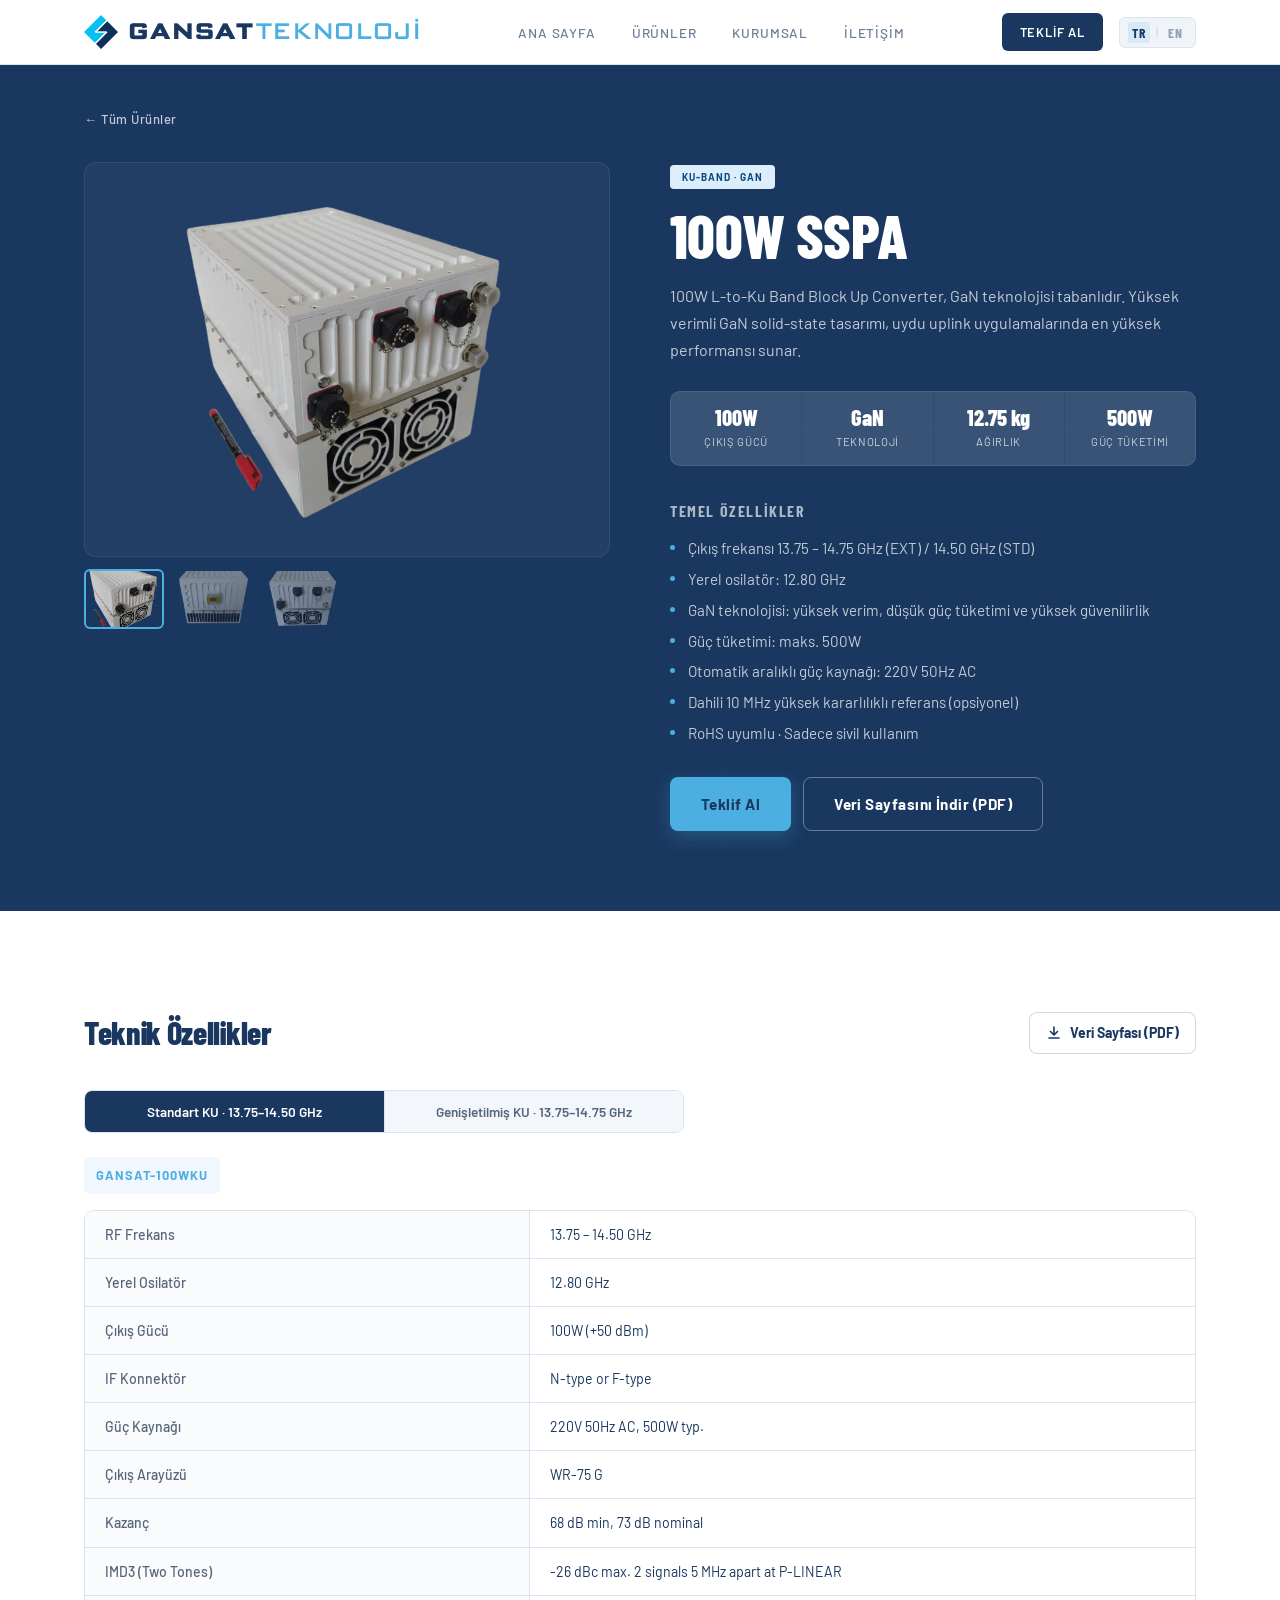
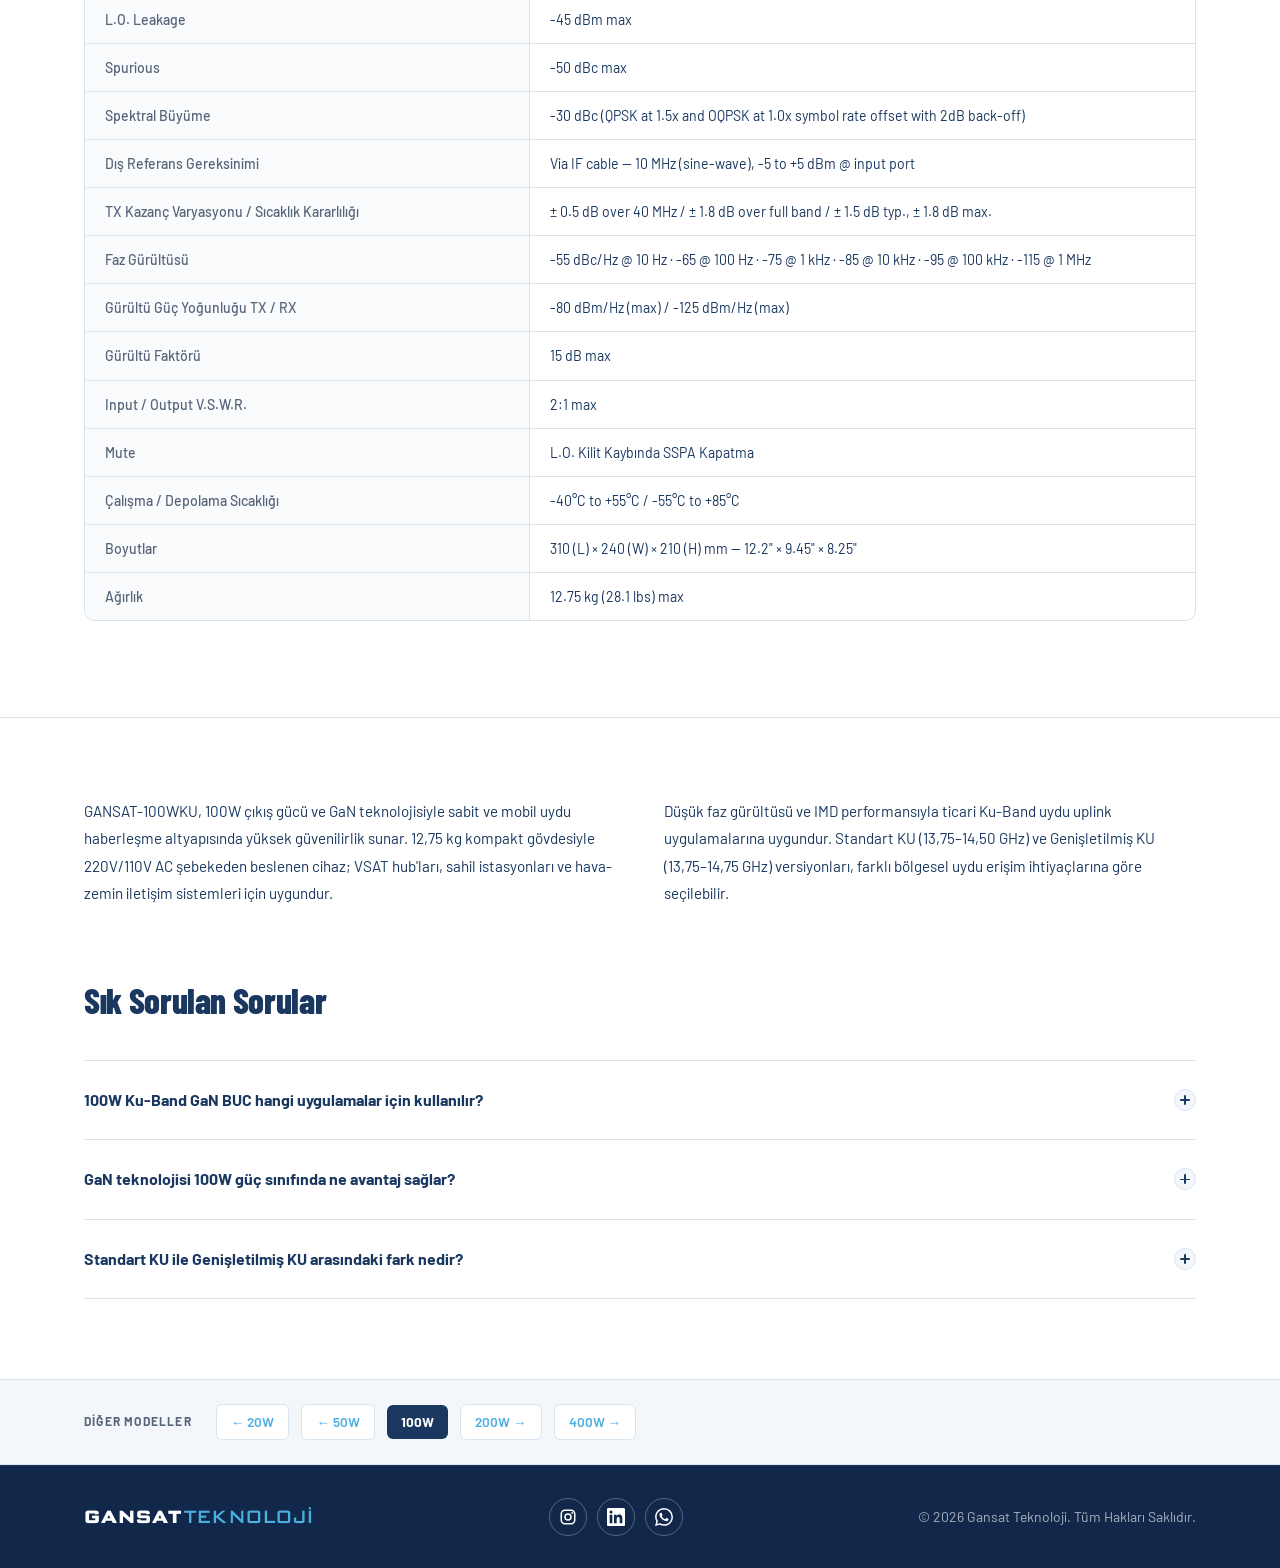
==== commit 85d86810: "Add Instagram, LinkedIn and WhatsApp links - Contact section: WhatsApp row (wa.me chat link for +90 " ====
--- a/100w-sspa.html
+++ b/100w-sspa.html
@@ -327,6 +327,11 @@
     <footer>
         <div class="container footer-inner">
             <div class="logo" style="font-size:1.1rem;">GANSAT<span>TEKNOLOJİ</span></div>
+            <div class="social-links">
+                <a href="https://www.instagram.com/gansatteknoloji/" target="_blank" rel="noopener" aria-label="Instagram: @gansatteknoloji"><svg width="18" height="18" viewBox="0 0 24 24" fill="none" stroke="currentColor" stroke-width="2" aria-hidden="true"><rect x="3" y="3" width="18" height="18" rx="5"/><circle cx="12" cy="12" r="4"/><circle cx="17.5" cy="6.5" r="1.2" fill="currentColor" stroke="none"/></svg></a>
+                <a href="https://www.linkedin.com/company/gansat-teknoloji/" target="_blank" rel="noopener" aria-label="LinkedIn: Gansat Teknoloji"><svg width="18" height="18" viewBox="0 0 24 24" fill="currentColor" aria-hidden="true"><path d="M20.447 20.452h-3.554v-5.569c0-1.328-.027-3.037-1.852-3.037-1.853 0-2.136 1.445-2.136 2.939v5.667H9.351V9h3.414v1.561h.046c.477-.9 1.637-1.85 3.37-1.85 3.601 0 4.267 2.37 4.267 5.455v6.286zM5.337 7.433a2.062 2.062 0 1 1 0-4.125 2.062 2.062 0 0 1 0 4.125zM7.119 20.452H3.555V9h3.564v11.452zM22.225 0H1.771C.792 0 0 .774 0 1.729v20.542C0 23.227.792 24 1.771 24h20.451C23.2 24 24 23.227 24 22.271V1.729C24 .774 23.2 0 22.222 0h.003z"/></svg></a>
+                <a href="https://wa.me/905412763946" target="_blank" rel="noopener" aria-label="WhatsApp: +90 541 276 39 46"><svg width="18" height="18" viewBox="0 0 24 24" fill="currentColor" aria-hidden="true"><path d="M17.472 14.382c-.297-.149-1.758-.867-2.03-.967-.273-.099-.471-.148-.67.15-.197.297-.767.966-.94 1.164-.173.199-.347.223-.644.075-.297-.15-1.255-.463-2.39-1.475-.883-.788-1.48-1.761-1.653-2.059-.173-.297-.018-.458.13-.606.134-.133.298-.347.446-.52.149-.174.198-.298.298-.497.099-.198.05-.371-.025-.52-.075-.149-.669-1.612-.916-2.207-.242-.579-.487-.5-.669-.51-.173-.008-.371-.01-.57-.01-.198 0-.52.074-.792.372-.272.297-1.04 1.016-1.04 2.479 0 1.462 1.065 2.875 1.213 3.074.149.198 2.096 3.2 5.077 4.487.709.306 1.262.489 1.694.625.712.227 1.36.195 1.871.118.571-.085 1.758-.719 2.006-1.413.248-.694.248-1.289.173-1.413-.074-.124-.272-.198-.57-.347m-5.421 7.403h-.004a9.87 9.87 0 0 1-5.031-1.378l-.361-.214-3.741.982.998-3.648-.235-.374a9.86 9.86 0 0 1-1.51-5.26c.001-5.45 4.436-9.884 9.888-9.884 2.64 0 5.122 1.03 6.988 2.898a9.825 9.825 0 0 1 2.893 6.994c-.003 5.45-4.437 9.884-9.885 9.884m8.413-18.297A11.815 11.815 0 0 0 12.05 0C5.495 0 .16 5.335.157 11.892c0 2.096.547 4.142 1.588 5.945L.057 24l6.305-1.654a11.882 11.882 0 0 0 5.683 1.448h.005c6.554 0 11.89-5.335 11.893-11.893a11.821 11.821 0 0 0-3.48-8.413z"/></svg></a>
+            </div>
             <p>&copy; 2026 Gansat Teknoloji. <span data-tr="Tüm Hakları Saklıdır." data-en="All Rights Reserved.">Tüm Hakları Saklıdır.</span></p>
         </div>
     </footer>
--- a/style.css
+++ b/style.css
@@ -790,6 +790,14 @@
 .footer-inner { display: flex; justify-content: space-between; align-items: center; }
 footer p { font-size: var(--fs-small); color: var(--on-dark-subtle); }
 footer .logo { color: var(--white); }
+/* Sosyal medya ikonları */
+.social-links { display: flex; gap: 10px; }
+.social-links a { width: 38px; height: 38px; display: inline-flex; align-items: center; justify-content: center; border-radius: 50%; border: 1px solid rgba(255,255,255,0.28); color: var(--white); transition: background 0.2s, border-color 0.2s, color 0.2s, transform 0.15s; }
+.social-links a:hover { background: var(--blue-bright); border-color: var(--blue-bright); color: var(--navy); transform: translateY(-2px); }
+/* İletişim bölümündeki ikonlu linkler */
+.icon-link { display: inline-flex; align-items: center; gap: 8px; }
+.icon-link svg { flex-shrink: 0; color: var(--blue-bright); }
+.contact-social { display: flex; flex-wrap: wrap; gap: 8px 22px; }
 
 /* ===================== MOBİL ===================== */
 @media (max-width: 1100px) {
@@ -829,7 +837,8 @@
     .hero { padding: 56px 24px 48px; }
     .hero-points { margin-top: 32px; padding-top: 24px; gap: 10px 20px; }
     .gallery-grid { grid-template-columns: 1fr; }
-    .footer-inner { flex-direction: column; gap: 12px; text-align: center; }
+    .footer-inner { flex-direction: column; gap: 14px; text-align: center; }
+    footer .logo { justify-content: center; }
 }
 
 @media (max-width: 600px) {
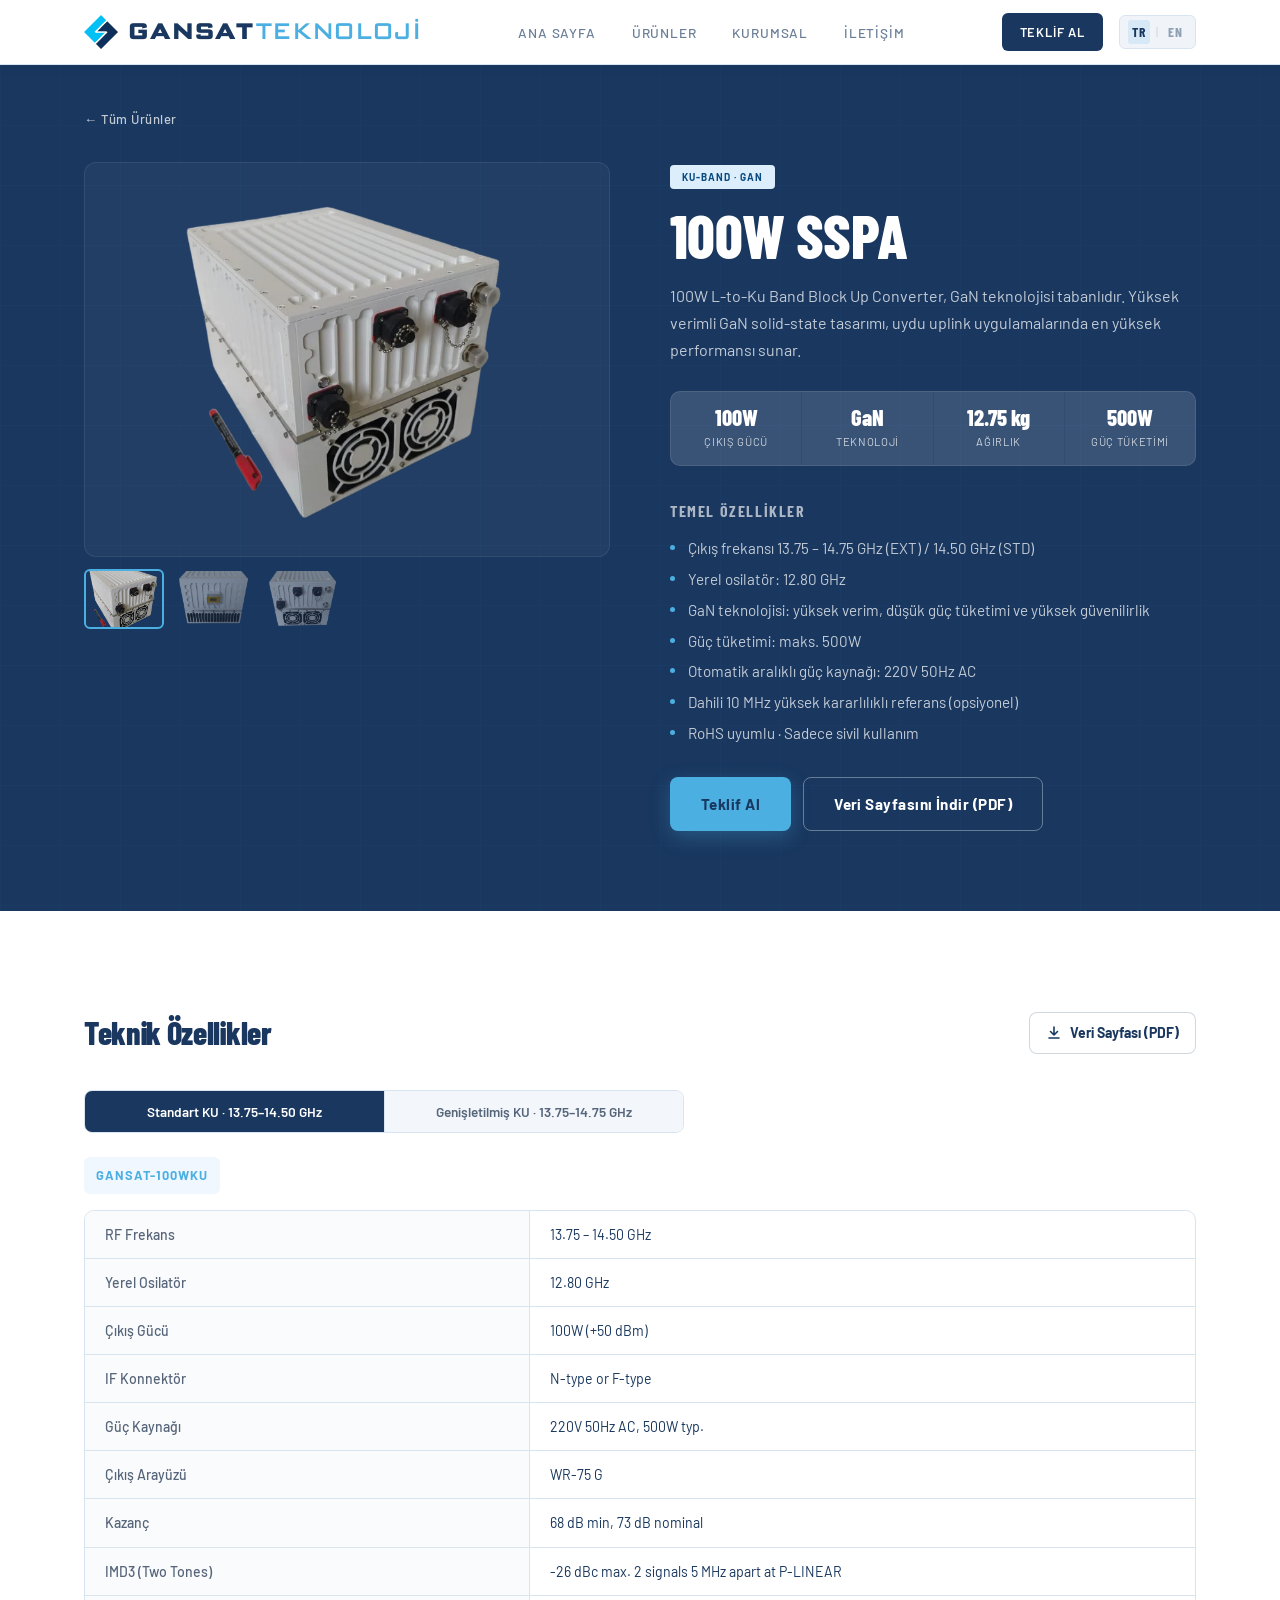
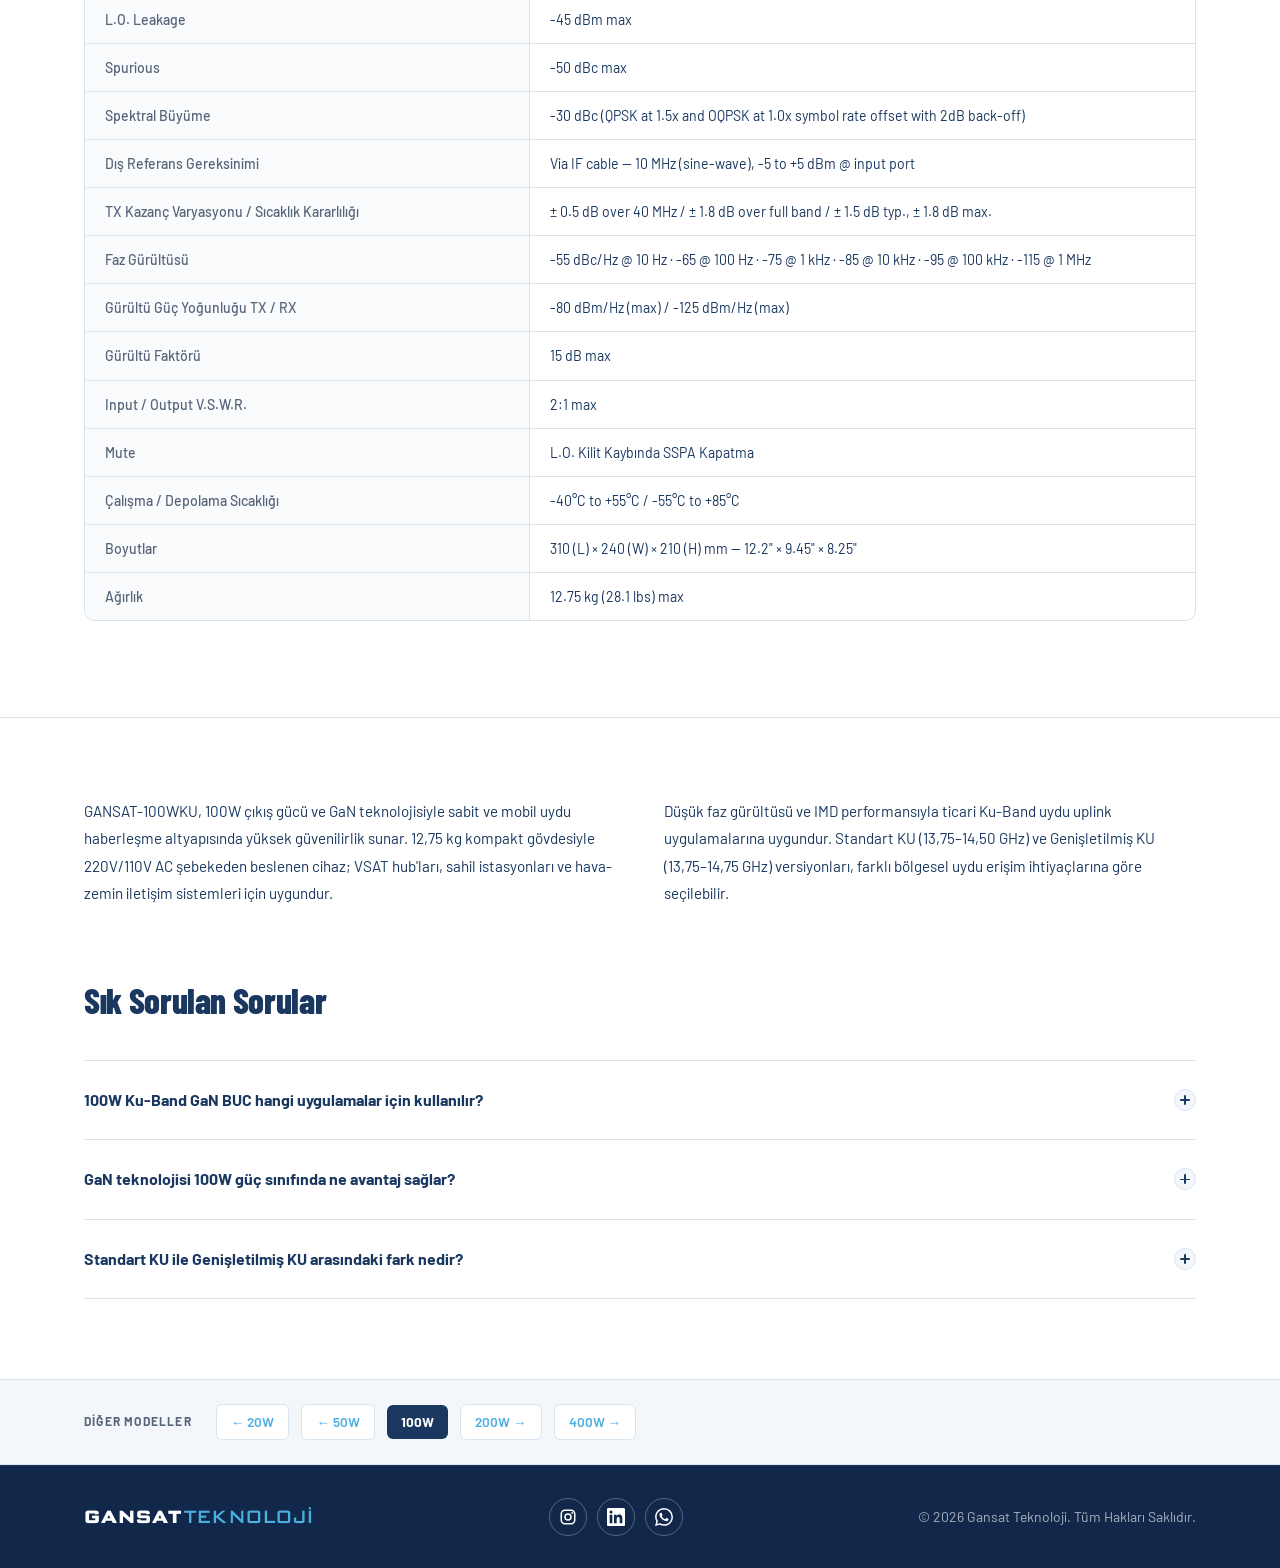
==== commit 11027f36: "Add English pages under /en/ and a custom 404 page English site - en/index.html and en/<model>-sspa." ====
--- a/100w-sspa.html
+++ b/100w-sspa.html
@@ -10,6 +10,9 @@
     <meta name="robots" content="index, follow, max-image-preview:large">
     <meta name="theme-color" content="#19375F">
     <link rel="canonical" href="https://www.gansat.com.tr/100w-sspa.html">
+    <link rel="alternate" hreflang="tr" href="https://www.gansat.com.tr/100w-sspa.html">
+    <link rel="alternate" hreflang="en" href="https://www.gansat.com.tr/en/100w-sspa.html">
+    <link rel="alternate" hreflang="x-default" href="https://www.gansat.com.tr/en/100w-sspa.html">
 
     <!-- Open Graph (LinkedIn, WhatsApp, Facebook) -->
     <meta property="og:type" content="product">
@@ -149,9 +152,9 @@
             <div class="nav-right">
                 <a href="index.html#iletisim" class="nav-cta" data-tr="Teklif Al" data-en="Get a Quote">Teklif Al</a>
                 <div class="lang-toggle">
-                    <button class="lang-btn active" id="btn-tr" onclick="setLang('tr')">TR</button>
+                    <a class="lang-btn active" id="btn-tr" href="#" aria-current="page" lang="tr" hreflang="tr">TR</a>
                     <span class="lang-divider" aria-hidden="true">|</span>
-                    <button class="lang-btn" id="btn-en" onclick="setLang('en')">EN</button>
+                    <a class="lang-btn" id="btn-en" href="en/100w-sspa.html" lang="en" hreflang="en">EN</a>
                 </div>
                 <button class="nav-toggle" type="button" aria-label="Menü" aria-expanded="false" aria-controls="navLinks" onclick="toggleNav(this)"><span></span><span></span><span></span></button>
             </div>
--- a/style.css
+++ b/style.css
@@ -72,7 +72,7 @@
 .nav-cta:active { transform: translateY(1px); }
 
 .lang-toggle { display: flex; align-items: center; gap: 6px; background: #f0f4f9; border: 1px solid var(--border); border-radius: 6px; padding: 4px 8px; }
-.lang-btn { background: none; border: none; color: rgba(25,55,95,0.45); font-family: 'Barlow Condensed', sans-serif; font-size: 0.85rem; font-weight: 700; letter-spacing: 0.08em; cursor: pointer; padding: 2px 4px; border-radius: 3px; transition: color 0.2s, background 0.2s; }
+.lang-btn { text-decoration: none; display: inline-block; line-height: 1.4; background: none; border: none; color: rgba(25,55,95,0.45); font-family: 'Barlow Condensed', sans-serif; font-size: 0.85rem; font-weight: 700; letter-spacing: 0.08em; cursor: pointer; padding: 2px 4px; border-radius: 3px; transition: color 0.2s, background 0.2s; }
 .lang-btn.active { color: #19375F; background: rgba(75,175,225,0.15); }
 .lang-btn:hover:not(.active) { color: rgba(25,55,95,0.75); }
 .lang-divider { color: rgba(25,55,95,0.2); font-size: 0.75rem; user-select: none; }
